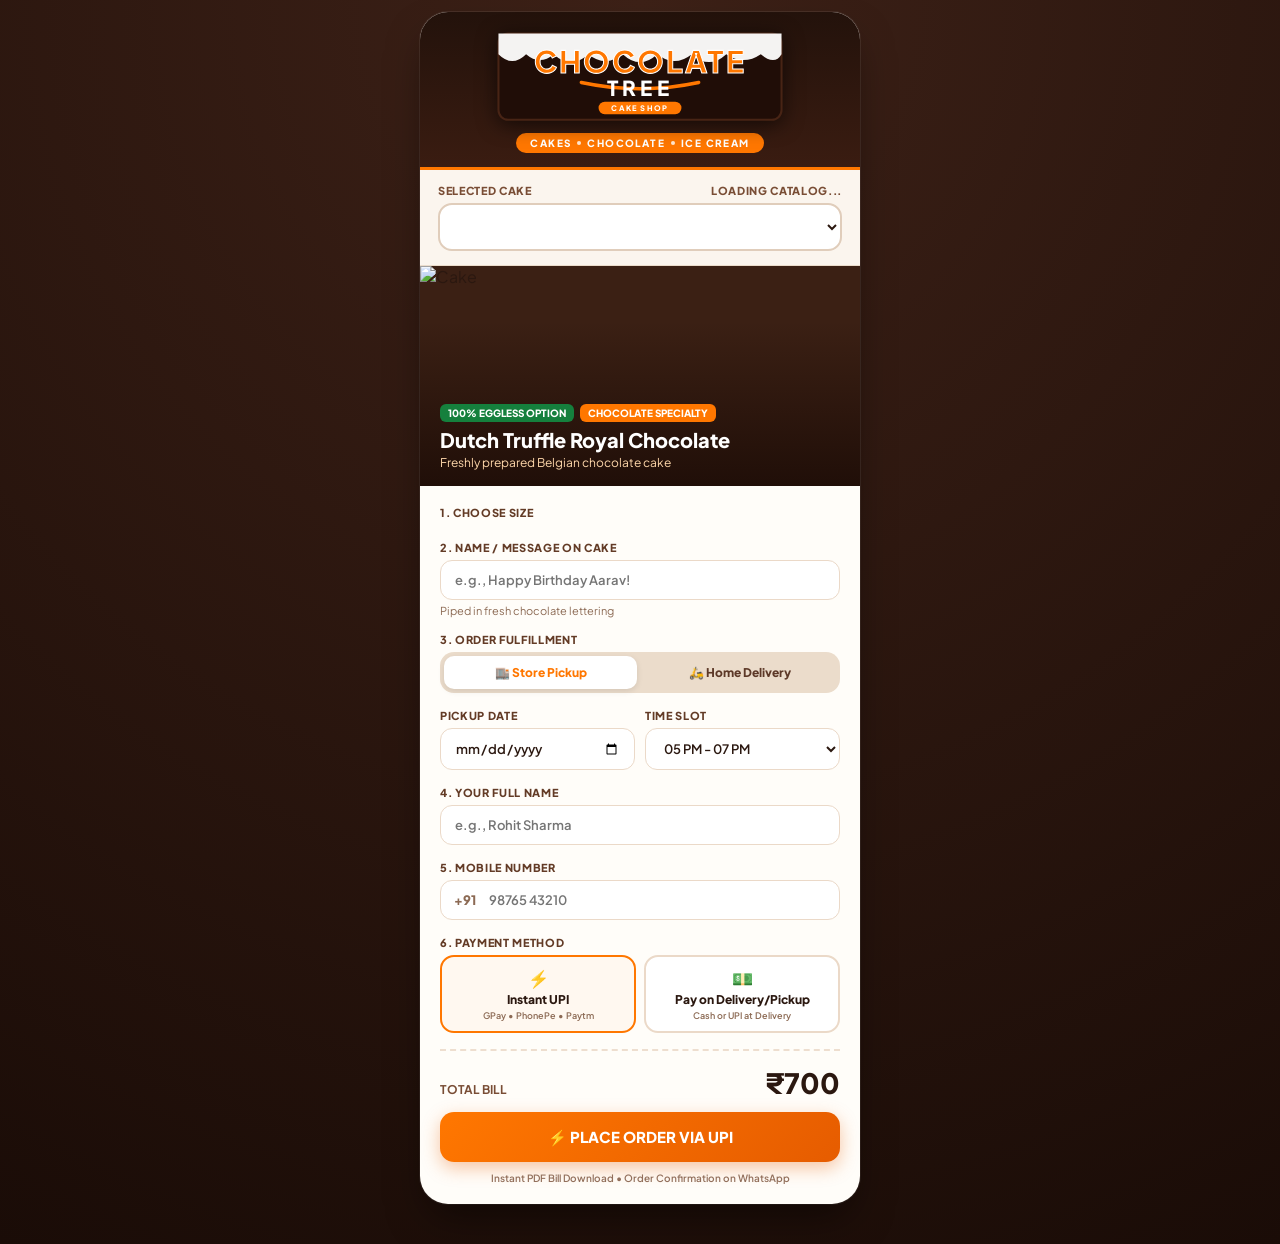
==== index.html @ 79d49229 "CHANGE FOR THE Instock sold out cake" ====
<!DOCTYPE html>
<html lang="en">

<head>
  <meta charset="UTF-8" />
  <meta name="viewport" content="width=device-width, initial-scale=1.0" />
  <title>Chocolate Tree Cake Shop - Direct Order & Bill</title>
  <link rel="preconnect" href="https://fonts.googleapis.com">
  <link rel="preconnect" href="https://fonts.gstatic.com" crossorigin>
  <link href="https://fonts.googleapis.com/css2?family=Plus+Jakarta+Sans:wght@400;500;600;700;800;900&display=swap"
    rel="stylesheet">

  <!-- Standalone jsPDF for in-browser invoice download -->
  <script src="https://cdnjs.cloudflare.com/ajax/libs/jspdf/2.5.1/jspdf.umd.min.js"></script>

  <style>
    *,
    *::before,
    *::after {
      box-sizing: border-box;
      margin: 0;
      padding: 0;
      font-family: 'Plus Jakarta Sans', -apple-system, BlinkMacSystemFont, "Segoe UI", Roboto, sans-serif;
    }

    body {
      background: radial-gradient(circle at top, #3d2117 0%, #1a0c07 100%);
      color: #2b1810;
      display: flex;
      justify-content: center;
      align-items: flex-start;
      min-height: 100vh;
      padding: 12px 10px 40px;
    }

    .app-card {
      width: 100%;
      max-width: 440px;
      background: #fffdf9;
      border-radius: 28px;
      overflow: hidden;
      box-shadow: 0 20px 40px -10px rgba(0, 0, 0, 0.5), 0 0 0 1px rgba(255, 255, 255, 0.08);
      display: flex;
      flex-direction: column;
    }

    /* Store Header */
    .store-header {
      background: linear-gradient(180deg, #23120b 0%, #3a1c11 100%);
      padding: 18px 20px 14px;
      display: flex;
      flex-direction: column;
      align-items: center;
      border-bottom: 3px solid #ff7700;
    }

    .shop-logo-svg {
      width: 100%;
      max-width: 290px;
      height: auto;
      filter: drop-shadow(0 4px 10px rgba(0, 0, 0, 0.6));
    }

    .sub-ribbon {
      margin-top: 10px;
      background: #ff7700;
      color: #ffffff;
      font-size: 10px;
      font-weight: 800;
      letter-spacing: 0.14em;
      text-transform: uppercase;
      padding: 4px 14px;
      border-radius: 9999px;
      display: flex;
      align-items: center;
      gap: 6px;
    }

    .sub-ribbon span.dot {
      width: 4px;
      height: 4px;
      border-radius: 50%;
      background: #ffffff;
      opacity: 0.8;
    }

    /* Selector */
    .selector-bar {
      padding: 14px 18px;
      background: #fbf5ee;
      border-bottom: 1px solid #ebdccb;
      display: flex;
      flex-direction: column;
      gap: 6px;
    }

    .selector-label {
      font-size: 11px;
      font-weight: 800;
      text-transform: uppercase;
      letter-spacing: 0.06em;
      color: #794d35;
      display: flex;
      justify-content: space-between;
    }

    .cake-dropdown {
      width: 100%;
      padding: 12px 14px;
      border: 2px solid #e0cdbb;
      background: #ffffff;
      color: #2b1810;
      font-size: 14px;
      font-weight: 700;
      border-radius: 14px;
      outline: none;
      cursor: pointer;
    }

    /* Hero Banner */
    .hero-banner {
      position: relative;
      height: 220px;
      background-color: #3b2014;
      overflow: hidden;
    }

    .hero-banner img {
      width: 100%;
      height: 100%;
      object-fit: cover;
    }

    .hero-gradient {
      position: absolute;
      inset: 0;
      background: linear-gradient(180deg, rgba(0, 0, 0, 0) 25%, rgba(30, 13, 7, 0.92) 100%);
      display: flex;
      flex-direction: column;
      justify-content: flex-end;
      padding: 16px 20px;
      color: #ffffff;
    }

    .badge-row {
      display: flex;
      gap: 6px;
      margin-bottom: 6px;
    }

    .tag-eggless {
      background: #15803d;
      color: #ffffff;
      font-size: 10px;
      font-weight: 800;
      padding: 3px 8px;
      border-radius: 6px;
      text-transform: uppercase;
    }

    .tag-category {
      background: #ff7700;
      color: #ffffff;
      font-size: 10px;
      font-weight: 800;
      padding: 3px 8px;
      border-radius: 6px;
      text-transform: uppercase;
    }

    .hero-title {
      font-size: 20px;
      font-weight: 800;
      line-height: 1.2;
    }

    .hero-subtitle {
      font-size: 12px;
      color: #fed7aa;
      margin-top: 3px;
    }

    /* Form */
    .form-body {
      padding: 20px;
      display: flex;
      flex-direction: column;
      gap: 16px;
    }

    .field-label {
      font-size: 11px;
      font-weight: 800;
      text-transform: uppercase;
      letter-spacing: 0.06em;
      color: #633b26;
      margin-bottom: 6px;
      display: block;
    }

    .weight-options-grid {
      display: grid;
      grid-template-columns: repeat(3, 1fr);
      gap: 8px;
    }

    .size-btn {
      border: 2px solid #ebd9c8;
      background: #ffffff;
      border-radius: 14px;
      padding: 10px 4px;
      text-align: center;
      cursor: pointer;
      transition: all 0.2s ease;
    }

    .size-btn.active {
      border-color: #ff7700;
      background: #fff8f0;
      box-shadow: 0 4px 12px rgba(255, 119, 0, 0.18);
    }

    .size-btn.disabled {
      opacity: 0.4;
      pointer-events: none;
      background: #f1f1f1;
    }

    .size-name {
      font-size: 13px;
      font-weight: 800;
    }

    .size-approx {
      font-size: 9px;
      font-weight: 600;
      color: #926f5b;
      margin-top: 1px;
    }

    .size-price {
      font-size: 13px;
      font-weight: 800;
      margin-top: 4px;
    }

    .size-btn.active .size-name {
      color: #ff7700;
    }

    .size-btn.active .size-price {
      color: #9a3412;
    }

    .text-input,
    .select-input {
      width: 100%;
      padding: 11px 14px;
      border: 1.5px solid #ebd9c8;
      background: #ffffff;
      border-radius: 12px;
      font-size: 13px;
      font-weight: 600;
      color: #2b1810;
      outline: none;
    }

    .text-input:focus,
    .select-input:focus {
      border-color: #ff7700;
    }

    .field-hint {
      font-size: 11px;
      color: #8c6a54;
      margin-top: 4px;
    }

    .grid-2 {
      display: grid;
      grid-template-columns: 1fr 1fr;
      gap: 10px;
    }

    .phone-box {
      position: relative;
    }

    .phone-code {
      position: absolute;
      left: 14px;
      top: 50%;
      transform: translateY(-50%);
      font-size: 13px;
      font-weight: 800;
      color: #8c6a54;
    }

    .phone-box input {
      padding-left: 48px;
    }

    /* Switcher Pills */
    .segmented-control {
      display: grid;
      grid-template-columns: 1fr 1fr;
      gap: 6px;
      background: #ebdccb;
      padding: 4px;
      border-radius: 14px;
    }

    .segment-btn {
      border: none;
      background: transparent;
      padding: 9px 6px;
      font-size: 12px;
      font-weight: 800;
      color: #5d3928;
      border-radius: 10px;
      cursor: pointer;
      transition: all 0.2s;
    }

    .segment-btn.active {
      background: #ffffff;
      color: #ff7700;
      box-shadow: 0 2px 6px rgba(0, 0, 0, 0.1);
    }

    /* Payment Cards */
    .pay-methods {
      display: grid;
      grid-template-columns: 1fr 1fr;
      gap: 8px;
    }

    .pay-card {
      border: 2px solid #ebd9c8;
      background: #ffffff;
      border-radius: 14px;
      padding: 10px 8px;
      text-align: center;
      cursor: pointer;
      display: flex;
      flex-direction: column;
      align-items: center;
      gap: 3px;
    }

    .pay-card.active {
      border-color: #ff7700;
      background: #fff8f0;
    }

    .pay-card-icon {
      font-size: 17px;
    }

    .pay-card-title {
      font-size: 12px;
      font-weight: 800;
      color: #2b1810;
    }

    .pay-card-desc {
      font-size: 9px;
      color: #8c6a54;
      font-weight: 600;
    }

    /* Total & Action */
    .bill-section {
      padding-top: 14px;
      border-top: 2px dashed #eedecf;
    }

    .bill-row {
      display: flex;
      justify-content: space-between;
      align-items: baseline;
      margin-bottom: 12px;
    }

    .bill-tag {
      font-size: 12px;
      font-weight: 700;
      color: #794d35;
      text-transform: uppercase;
    }

    .bill-total {
      font-size: 28px;
      font-weight: 900;
      color: #2b1810;
    }

    .btn-main {
      width: 100%;
      background: linear-gradient(135deg, #ff7700 0%, #e65c00 100%);
      color: #ffffff;
      border: none;
      padding: 15px;
      border-radius: 14px;
      font-size: 15px;
      font-weight: 900;
      cursor: pointer;
      display: flex;
      align-items: center;
      justify-content: center;
      gap: 8px;
      box-shadow: 0 6px 18px rgba(230, 92, 0, 0.35);
      transition: transform 0.1s ease;
    }

    .btn-main:active {
      transform: scale(0.98);
    }

    .footer-guarantee {
      text-align: center;
      font-size: 10px;
      font-weight: 600;
      color: #926f5b;
      margin-top: 10px;
    }
  </style>
</head>

<body>

  <div class="app-card">

    <header class="store-header">
      <svg class="shop-logo-svg" viewBox="0 0 420 135" xmlns="http://www.w3.org/2000/svg">
        <rect x="5" y="5" width="410" height="125" rx="14" fill="#200d07" stroke="#482415" stroke-width="3" />
        <path
          d="M 5 35 Q 25 55 45 35 Q 65 52 85 35 Q 110 58 135 35 Q 160 55 185 35 Q 210 58 235 35 Q 260 55 285 35 Q 310 58 335 35 Q 360 52 385 35 Q 405 52 415 35 L 415 5 L 5 5 Z"
          fill="#ffffff" opacity="0.95" />
        <g text-anchor="middle">
          <text x="210" y="63" font-family="'Plus Jakarta Sans', sans-serif" font-weight="900" font-size="44"
            fill="#ff7700" stroke="#ffffff" stroke-width="1.5" letter-spacing="3">CHOCOLATE</text>
        </g>
        <g text-anchor="middle">
          <path d="M 125 76 Q 210 94 295 76" fill="none" stroke="#ff7700" stroke-width="5" stroke-linecap="round" />
          <text x="210" y="96" font-family="'Plus Jakarta Sans', sans-serif" font-weight="900" font-size="30"
            fill="#ffffff" letter-spacing="6">TREE</text>
          <rect x="150" y="104" width="120" height="18" rx="9" fill="#ff7700" />
          <text x="210" y="117" font-family="'Plus Jakarta Sans', sans-serif" font-weight="800" font-size="11"
            fill="#ffffff" letter-spacing="2">CAKE SHOP</text>
        </g>
      </svg>

      <div class="sub-ribbon">
        <span>Cakes</span><span class="dot"></span><span>Chocolate</span><span class="dot"></span><span>Ice Cream</span>
      </div>
    </header>

    <div class="selector-bar">
      <div class="selector-label">
        <span>Selected Cake</span>
        <span id="menuCountBadge">Loading Catalog...</span>
      </div>
      <select id="cakeSelector" class="cake-dropdown" onchange="onCakeChange(this.value)"></select>
    </div>

    <div class="hero-banner">
      <img id="heroImage"
        src="https://images.unsplash.com/photo-1578985545062-69928b1d9587?auto=format&fit=crop&w=800&q=80" alt="Cake" />
      <div class="hero-gradient">
        <div class="badge-row">
          <span class="tag-eggless">100% Eggless Option</span>
          <span class="tag-category" id="heroCategoryTag">Chocolate Specialty</span>
        </div>
        <h1 class="hero-title" id="heroTitle">Dutch Truffle Royal Chocolate</h1>
        <p class="hero-subtitle" id="heroSubtitle">Freshly prepared Belgian chocolate cake</p>
      </div>
    </div>

    <div class="form-body">

      <!-- 1. Size Selection -->
      <div>
        <label class="field-label">1. Choose Size</label>
        <div class="weight-options-grid" id="weightContainer"></div>
      </div>

      <!-- 2. Message on Cake -->
      <div>
        <label for="cakeMessage" class="field-label">2. Name / Message on Cake</label>
        <input type="text" id="cakeMessage" maxlength="42" placeholder="e.g., Happy Birthday Aarav!"
          class="text-input" />
        <p class="field-hint">Piped in fresh chocolate lettering</p>
      </div>

      <!-- 3. Fulfillment Method Toggle -->
      <div>
        <label class="field-label">3. Order Fulfillment</label>
        <div class="segmented-control">
          <button type="button" class="segment-btn active" id="btnPickup" onclick="setFulfillment('pickup')">
            🏬 Store Pickup
          </button>
          <button type="button" class="segment-btn" id="btnDelivery" onclick="setFulfillment('delivery')">
            🛵 Home Delivery
          </button>
        </div>
      </div>

      <!-- Pickup Schedule (shown when Store Pickup is active) -->
      <div id="pickupScheduleBlock" class="grid-2">
        <div>
          <label for="pickupDate" class="field-label">Pickup Date</label>
          <input type="date" id="pickupDate" class="text-input" />
        </div>
        <div>
          <label for="pickupTime" class="field-label">Time Slot</label>
          <select id="pickupTime" class="select-input">
            <option value="11 AM - 01 PM">11 AM - 01 PM</option>
            <option value="01 PM - 03 PM">01 PM - 03 PM</option>
            <option value="03 PM - 05 PM">03 PM - 05 PM</option>
            <option value="05 PM - 07 PM" selected>05 PM - 07 PM</option>
            <option value="07 PM - 09:30 PM">07 PM - 09:30 PM</option>
          </select>
        </div>
      </div>

      <!-- Delivery Address Fields (shown when Home Delivery is active) -->
      <div id="deliveryAddressBlock" style="display: none; flex-direction: column; gap: 10px;">
        <div>
          <label for="deliveryDate" class="field-label">Delivery Date</label>
          <input type="date" id="deliveryDate" class="text-input" />
        </div>
        <div>
          <label for="deliveryAddress" class="field-label">Full Street Address &amp; Landmark</label>
          <textarea id="deliveryAddress" rows="2"
            placeholder="Flat No., Society / Building, Near Landmark, Area, Pincode" class="text-input"
            style="resize: none;"></textarea>
        </div>
      </div>

      <!-- 4. Customer Name -->
      <div>
        <label for="customerName" class="field-label">4. Your Full Name</label>
        <input type="text" id="customerName" placeholder="e.g., Rohit Sharma" class="text-input" />
      </div>

      <!-- 5. Customer Phone -->
      <div>
        <label for="customerPhone" class="field-label">5. Mobile Number</label>
        <div class="phone-box">
          <span class="phone-code">+91</span>
          <input type="tel" id="customerPhone" maxlength="10" placeholder="98765 43210" class="text-input" />
        </div>
      </div>

      <!-- 6. Payment Method Selector -->
      <div>
        <label class="field-label">6. Payment Method</label>
        <div class="pay-methods">
          <div class="pay-card active" id="payModeUPI" onclick="setPaymentMode('UPI')">
            <div class="pay-card-icon">⚡</div>
            <div class="pay-card-title">Instant UPI</div>
            <div class="pay-card-desc">GPay • PhonePe • Paytm</div>
          </div>
          <div class="pay-card" id="payModeCOD" onclick="setPaymentMode('COD')">
            <div class="pay-card-icon">💵</div>
            <div class="pay-card-title">Pay on Delivery/Pickup</div>
            <div class="pay-card-desc">Cash or UPI at Delivery</div>
          </div>
        </div>
      </div>

      <!-- Bill & Submit -->
      <div class="bill-section">
        <div class="bill-row">
          <span class="bill-tag">Total Bill</span>
          <span class="bill-total" id="billDisplay">₹700</span>
        </div>

        <button class="btn-main" type="button" id="submitBtn" onclick="handleOrderPlacement()">
          <span>⚡ PLACE ORDER VIA UPI</span>
        </button>

        <p class="footer-guarantee">
          Instant PDF Bill Download • Order Confirmation on WhatsApp
        </p>
      </div>

    </div>
  </div>

  <script>
    // Configuration
    const GOOGLE_SCRIPT_URL = "https://script.google.com/macros/s/AKfycbyKPjXEKyWYG_kPUrjRhlYxdbGqIm9iqQkklB-KQTt5XpSIe7VPS3ZcNkeFEBy69K64/exec";
    const SHOP_UPI_ID = "8554034632@ybl";
    const SHOP_NAME = "Chocolate Tree Cake Shop";
    const SHOP_WHATSAPP_NUMBER = "918554034632";

    let fulfillmentType = 'pickup'; // 'pickup' or 'delivery'
    let paymentMethod = 'UPI';      // 'UPI' or 'COD'

    // Static fallback catalog in case the network fails
    let cakeCatalog = [
      { id: "dutch-truffle-royal", name: "Dutch Truffle Royal Chocolate Cake", category: "Chocolate Specialty", image: "https://images.unsplash.com/photo-1578985545062-69928b1d9587?auto=format&fit=crop&w=800&q=80", prices: { pastry: 135, small: 700, large: 1400 }, desc: "Rich dark ganache with chocolate crown & luxury ring garnish" },
      { id: "classic-dutch-chocolate", name: "Classic Dutch Chocolate Cake", category: "Chocolate Specialty", image: "https://images.unsplash.com/photo-1606890737304-57a1ca8a5b62?auto=format&fit=crop&w=800&q=80", prices: { pastry: 85, small: 450, large: 900 }, desc: "Smooth Dutch cocoa sponge with glossy chocolate glaze" },
      { id: "chocolate-double-delight", name: "Chocolate Double Delight Cake", category: "Chocolate Specialty", image: "https://images.unsplash.com/photo-1588195538326-c5b1e9f80a1b?auto=format&fit=crop&w=800&q=80", prices: { pastry: 110, small: 570, large: 1140 }, desc: "Double layered dark & milk chocolate delight" },
      { id: "dairy-milk-chocolate", name: "Dairy Milk Chocolate Cake", category: "Chocolate Specialty", image: "https://images.unsplash.com/photo-1541781774459-bb2af2f05b55?auto=format&fit=crop&w=800&q=80", prices: { pastry: 115, small: 570, large: 1140 }, desc: "Loaded with Cadbury Dairy Milk chunks and creamy chocolate swirl" },
      { id: "ferrero-rocher-chocolate", name: "Ferrero Rocher Chocolate Cake", category: "Chocolate Specialty", image: "https://images.unsplash.com/photo-1571115177098-24ec42ed204d?auto=format&fit=crop&w=800&q=80", prices: { pastry: null, small: 620, large: 1240 }, desc: "Crispy wafer chocolate collar with roasted hazelnut ganache" },
      { id: "almond-hazelnut-chocolate", name: "Almond Hazelnut Chocolate Cake", category: "Chocolate Specialty", image: "https://images.unsplash.com/photo-1535141192574-5d4897c13136?auto=format&fit=crop&w=800&q=80", prices: { pastry: 130, small: 600, large: 1200 }, desc: "Crushed roasted almonds with smooth hazelnut chocolate cream" },
      { id: "nutella-chocolate", name: "Nutella Chocolate Cake", category: "Chocolate Specialty", image: "https://images.unsplash.com/photo-1548848221-0c2e497ed557?auto=format&fit=crop&w=800&q=80", prices: { pastry: 120, small: 650, large: 1300 }, desc: "Creamy hazelnut Nutella spread over chocolate sponge" },
      { id: "chocolate-fantasy", name: "Chocolate Fantasy Cake", category: "Chocolate Specialty", image: "https://images.unsplash.com/photo-1563729784474-d77dbb933a9e?auto=format&fit=crop&w=800&q=80", prices: { pastry: 90, small: 480, large: 960 }, desc: "Classic chocolate fantasy topped with dark chocolate curls" },
      { id: "kit-kat-cake", name: "Kit Kat Cake", category: "Chocolate Specialty", image: "https://images.unsplash.com/photo-1621303837174-89787a7d4729?auto=format&fit=crop&w=800&q=80", prices: { pastry: 100, small: 550, large: 1100 }, desc: "Crunchy Kit Kat wafer bars on top of moist chocolate base" },
      { id: "chocolate-delight", name: "Chocolate Delight Cake", category: "Chocolate Specialty", image: "https://images.unsplash.com/photo-1588195538326-c5b1e9f80a1b?auto=format&fit=crop&w=800&q=80", prices: { pastry: 75, small: 390, large: 780 }, desc: "Smooth creamy chocolate piped cake for every celebration" },
      { id: "dutch-truffle-delight", name: "Dutch Truffle Delight Cake", category: "Chocolate Specialty", image: "https://images.unsplash.com/photo-1578985545062-69928b1d9587?auto=format&fit=crop&w=800&q=80", prices: { pastry: null, small: 425, large: 850 }, desc: "Signature smooth Dutch cocoa truffle texture" },
      { id: "chocolate-tiramisu", name: "Chocolate Tiramisu Cake", category: "Chocolate Specialty", image: "https://images.unsplash.com/photo-1571115177098-24ec42ed204d?auto=format&fit=crop&w=800&q=80", prices: { pastry: null, small: 520, large: 1140 }, desc: "Infused with rich coffee espresso notes and chocolate dust" },
      { id: "chocolate-belgium", name: "Chocolate Belgium Cake", category: "Premium Cake", image: "https://images.unsplash.com/photo-1541781774459-bb2af2f05b55?auto=format&fit=crop&w=800&q=80", prices: { pastry: 150, small: 800, large: 1600 }, desc: "Imported Belgian cocoa ganache with delicate decorative fans" },
      { id: "belgium-chocolate-premium", name: "Belgium Chocolate Premium Cake", category: "Premium Cake", image: "https://images.unsplash.com/photo-1578985545062-69928b1d9587?auto=format&fit=crop&w=800&q=80", prices: { pastry: null, small: 900, large: 1800 }, desc: "Velvety half-mirror, half-matte dark cocoa pod masterpiece" },
      { id: "belgium-crackle", name: "Belgium Crackle Cake", category: "Premium Cake", image: "https://images.unsplash.com/photo-1606890737304-57a1ca8a5b62?auto=format&fit=crop&w=800&q=80", prices: { pastry: null, small: 600, large: 1200 }, desc: "Crispy caramelized crackle center coated in mirror glaze" },
      { id: "roasted-almonds-chocolate", name: "Roasted Almonds Chocolate Cake", category: "Premium Cake", image: "https://images.unsplash.com/photo-1535141192574-5d4897c13136?auto=format&fit=crop&w=800&q=80", prices: { pastry: 180, small: 750, large: 1500 }, desc: "Topped with crunchy golden roasted almonds and a satin bow collar" },
      { id: "ferrero-rocher-premium", name: "Ferrero Rocher Chocolate Premium Cake", category: "Premium Cake", image: "https://images.unsplash.com/photo-1571115177098-24ec42ed204d?auto=format&fit=crop&w=800&q=80", prices: { pastry: null, small: 1000, large: 2000 }, desc: "Whole Ferrero Rocher truffles with thick hazelnut chocolate fudge" },
      { id: "pista-kunafa", name: "Pista Kunafa Cake", category: "Kunafa Special", image: "https://images.unsplash.com/photo-1587314168485-3236d6710814?auto=format&fit=crop&w=800&q=80", prices: { pastry: 165, small: 1320, large: null }, desc: "Crispy kataifi kunafa pastry layered with rich pistachio cream" },
      { id: "biscoff-kunafa", name: "Biscoff Kunafa Cake", category: "Kunafa Special", image: "https://images.unsplash.com/photo-1535141192574-5d4897c13136?auto=format&fit=crop&w=800&q=80", prices: { pastry: 145, small: 1160, large: null }, desc: "Lotus Biscoff cookie spread layered on toasted golden kunafa" },
      { id: "rasmalai-cake", name: "Rasmalai Cake", category: "Indian Fusion", image: "https://images.unsplash.com/photo-1565958011703-44f9829ba187?auto=format&fit=crop&w=800&q=80", prices: { pastry: 135, small: 700, large: 1400 }, desc: "Cardamom cream infused sponge topped with juicy rasmalai & saffron" },
      { id: "shahi-rasgulla", name: "Shahi Rasgulla Cake", category: "Indian Fusion", image: "https://images.unsplash.com/photo-1535141192574-5d4897c13136?auto=format&fit=crop&w=800&q=80", prices: { pastry: 90, small: 600, large: 1200 }, desc: "Traditional royal rasgulla layered in soft rose petal cream" },
      { id: "rose-falooda", name: "Rose Falooda Cake", category: "Indian Fusion", image: "https://images.unsplash.com/photo-1565958011703-44f9829ba187?auto=format&fit=crop&w=800&q=80", prices: { pastry: 100, small: 470, large: 940 }, desc: "Fragrant rose cream, sabja seeds & almond sliver toppings" },
      { id: "pineapple-cake", name: "Pineapple Cake", category: "Fresh & Fruity", image: "https://images.unsplash.com/photo-1535141192574-5d4897c13136?auto=format&fit=crop&w=800&q=80", prices: { pastry: 75, small: 350, large: 700 }, desc: "Light vanilla sponge loaded with juicy pineapple chunks" },
      { id: "butterscotch-cake", name: "Butterscotch Cake", category: "Fresh & Fruity", image: "https://images.unsplash.com/photo-1535141192574-5d4897c13136?auto=format&fit=crop&w=800&q=80", prices: { pastry: 80, small: 400, large: 800 }, desc: "Golden caramel sauce topped with crunchy praline butterscotch nuts" },
      { id: "exotic-fruit-cake", name: "Exotic Fruit Cake", category: "Fresh & Fruity", image: "https://images.unsplash.com/photo-1565958011703-44f9829ba187?auto=format&fit=crop&w=800&q=80", prices: { pastry: null, small: 570, large: 1140 }, desc: "Crown of fresh kiwi, orange, cherries, and seasonal fruits" },
      { id: "mix-fruit-premium", name: "Mix Fruit Premium Cake", category: "Fresh & Fruity", image: "https://images.unsplash.com/photo-1565958011703-44f9829ba187?auto=format&fit=crop&w=800&q=80", prices: { pastry: 240, small: 650, large: 1300 }, desc: "Roasted almond sides with fresh assorted exotic fruits" }
    ];

    let selectedCake = cakeCatalog[0];
    let selectedSize = 'small';

    // Fetch dynamic live menu from Google Apps Script
    async function fetchLiveMenu() {
      try {
        const response = await fetch(`${GOOGLE_SCRIPT_URL}?action=getMenu&_t=${Date.now()}`);
        const json = await response.json();

        if (json.status === "success" && Array.isArray(json.menu) && json.menu.length > 0) {
          // 1. Build a map of live stock status & prices
          const remoteMap = new Map();
          json.menu.forEach(item => {
            const isAvailable = (item.inStock === true || String(item.inStock).trim().toUpperCase() === "TRUE");
            remoteMap.set(item.id, {
              prices: item.prices,
              inStock: isAvailable,
              name: item.name,
              category: item.category
            });
          });

          // 2. Filter cakeCatalog to keep ONLY items that exist and are strictly In Stock
          cakeCatalog = cakeCatalog.filter(cake => {
            if (!remoteMap.has(cake.id)) return false; // If not in sheet, exclude
            const remote = remoteMap.get(cake.id);
            if (remote.prices) cake.prices = remote.prices;
            return remote.inStock === true;
          });

          // 3. Reset selected cake if current one became out of stock
          if (cakeCatalog.length > 0) {
            if (!cakeCatalog.some(c => c.id === selectedCake.id)) {
              selectedCake = cakeCatalog[0];
            }
            document.getElementById('menuCountBadge').innerText = `${cakeCatalog.length} Varieties (Live)`;
          } else {
            document.getElementById('menuCountBadge').innerText = `All Cakes Sold Out`;
          }
        }
      } catch (e) {
        console.warn("Could not sync live menu, falling back to cached items:", e);
      } finally {
        populateDropdown();
        if (cakeCatalog.length > 0) {
          renderCake(selectedCake);
        }
      }
    }
    try {
      const response = await fetch(`${GOOGLE_SCRIPT_URL}?action=getMenu`);
      const json = await response.json();
      if (json.status === "success" && json.menu && json.menu.length > 0) {
        // Merge dynamic prices into local catalog items
        json.menu.forEach(remoteItem => {
          const local = cakeCatalog.find(c => c.id === remoteItem.id);
          if (local) {
            if (remoteItem.prices) local.prices = remoteItem.prices;
            if (remoteItem.inStock !== undefined) local.inStock = remoteItem.inStock;
          }
        });
        document.getElementById('menuCountBadge').innerText = `${cakeCatalog.length} Varieties (Live)`;
      } else {
        document.getElementById('menuCountBadge').innerText = `${cakeCatalog.length} Varieties`;
      }
    } catch (e) {
      console.warn("Using offline catalog fallback:", e);
      document.getElementById('menuCountBadge').innerText = `${cakeCatalog.length} Varieties`;
    } finally {
      populateDropdown();
      renderCake(selectedCake);
    }
    

    function populateDropdown() {
      const dropdown = document.getElementById('cakeSelector');
      dropdown.innerHTML = '';
      cakeCatalog.forEach((cake) => {
        const opt = document.createElement('option');
        opt.value = cake.id;
        opt.textContent = `${cake.name} (from ₹${cake.prices.small})`;
        dropdown.appendChild(opt);
      });
    }

    function init() {
      // Default dates
      const today = new Date();
      const tomorrow = new Date(today);
      tomorrow.setDate(tomorrow.getDate() + 1);
      const tomorrowStr = tomorrow.toISOString().split('T')[0];
      const todayStr = today.toISOString().split('T')[0];

      document.getElementById('pickupDate').value = tomorrowStr;
      document.getElementById('pickupDate').min = todayStr;
      document.getElementById('deliveryDate').value = tomorrowStr;
      document.getElementById('deliveryDate').min = todayStr;

      populateDropdown();
      renderCake(cakeCatalog[0]);

      // Call dynamic sync
      fetchLiveMenu();
    }

    function onCakeChange(cakeId) {
      const found = cakeCatalog.find(c => c.id === cakeId);
      if (found) {
        selectedCake = found;
        selectedSize = 'small';
        renderCake(found);
      }
    }

    function renderCake(cake) {
      document.getElementById('heroTitle').innerText = cake.name;
      document.getElementById('heroSubtitle').innerText = cake.desc;
      document.getElementById('heroCategoryTag').innerText = cake.category;
      document.getElementById('heroImage').src = cake.image;

      const container = document.getElementById('weightContainer');
      container.innerHTML = '';

      const sizeDefs = [
        { key: 'pastry', label: 'Pastry', approx: '1 Slice', price: cake.prices.pastry },
        { key: 'small', label: (cake.category.includes('Kunafa') ? 'Medium' : 'Small'), approx: (cake.category.includes('Kunafa') ? '~0.75 kg' : '~0.5 kg'), price: cake.prices.small },
        { key: 'large', label: 'Large', approx: '~1.0 kg', price: cake.prices.large }
      ];

      if (!cake.prices[selectedSize]) selectedSize = 'small';

      sizeDefs.forEach(def => {
        const btn = document.createElement('div');
        const isAvailable = def.price !== null && def.price !== undefined;
        const isActive = isAvailable && selectedSize === def.key;

        btn.className = `size-btn ${isActive ? 'active' : ''} ${!isAvailable ? 'disabled' : ''}`;
        btn.innerHTML = `
          <div class="size-name">${def.label}</div>
          <div class="size-approx">${def.approx}</div>
          <div class="size-price">${isAvailable ? '₹' + def.price : 'N/A'}</div>
        `;

        if (isAvailable) {
          btn.onclick = () => {
            selectedSize = def.key;
            renderCake(selectedCake);
          };
        }
        container.appendChild(btn);
      });

      const currentPrice = cake.prices[selectedSize] || cake.prices.small;
      document.getElementById('billDisplay').innerText = `₹${currentPrice}`;
    }

    function setFulfillment(type) {
      fulfillmentType = type;
      if (type === 'pickup') {
        document.getElementById('btnPickup').classList.add('active');
        document.getElementById('btnDelivery').classList.remove('active');
        document.getElementById('pickupScheduleBlock').style.display = 'grid';
        document.getElementById('deliveryAddressBlock').style.display = 'none';
      } else {
        document.getElementById('btnDelivery').classList.add('active');
        document.getElementById('btnPickup').classList.remove('active');
        document.getElementById('pickupScheduleBlock').style.display = 'none';
        document.getElementById('deliveryAddressBlock').style.display = 'flex';
      }
    }

    function setPaymentMode(mode) {
      paymentMethod = mode;
      document.getElementById('payModeUPI').className = `pay-card ${mode === 'UPI' ? 'active' : ''}`;
      document.getElementById('payModeCOD').className = `pay-card ${mode === 'COD' ? 'active' : ''}`;
      document.getElementById('submitBtn').innerHTML = mode === 'UPI'
        ? '<span>⚡ PLACE ORDER VIA UPI</span>'
        : '<span>📦 CONFIRM ORDER (PAY ON DELIVERY)</span>';
    }

    function getOrderPayload() {
      const name = document.getElementById("customerName").value.trim();
      const phone = document.getElementById("customerPhone").value.trim();
      const cakeMsg = document.getElementById("cakeMessage").value.trim() || "No message requested";

      if (!name) {
        alert("Please enter your full name.");
        document.getElementById("customerName").focus();
        return null;
      }

      if (!phone || phone.length < 10) {
        alert("Please enter a valid 10-digit mobile number.");
        document.getElementById("customerPhone").focus();
        return null;
      }

      let slotInfo = "";
      let fullAddress = "Store Pickup Counter";

      if (fulfillmentType === 'pickup') {
        const pDate = document.getElementById("pickupDate").value;
        const pTime = document.getElementById("pickupTime").value;
        slotInfo = `${pDate} (${pTime})`;
      } else {
        const dDate = document.getElementById("deliveryDate").value;
        fullAddress = document.getElementById("deliveryAddress").value.trim();
        if (!fullAddress || fullAddress.length < 8) {
          alert("Please enter your complete delivery address with landmark and area.");
          document.getElementById("deliveryAddress").focus();
          return null;
        }
        slotInfo = `${dDate} (Home Delivery)`;
      }

      const sizeLabel = selectedSize === 'pastry' ? 'Pastry' : (selectedSize === 'small' ? 'Small (~0.5 kg)' : 'Large (~1.0 kg)');
      const currentPrice = selectedCake.prices[selectedSize] || selectedCake.prices.small;
      const orderId = "CT-" + Math.floor(100000 + Math.random() * 900000);

      return {
        action: "createOrder",
        orderId: orderId,
        customerName: name,
        customerPhone: phone,
        cakeName: selectedCake.name,
        size: sizeLabel,
        amount: currentPrice,
        messageOnCake: cakeMsg,
        fulfillmentType: fulfillmentType === 'pickup' ? 'Store Pickup' : 'Home Delivery',
        deliveryAddress: fullAddress,
        slot: slotInfo,
        paymentMode: paymentMethod === 'UPI' ? 'Instant UPI' : 'Pay on Delivery / Pickup'
      };
    }

    async function handleOrderPlacement() {
      const payload = getOrderPayload();
      if (!payload) return;

      const btn = document.getElementById("submitBtn");
      const originalText = btn.innerHTML;
      btn.innerHTML = "<span>⏳ Logging Order...</span>";
      btn.style.opacity = "0.7";

      // 1. Silent Log to Google Sheet
      try {
        await fetch(GOOGLE_SCRIPT_URL, {
          method: "POST",
          mode: "no-cors",
          headers: { "Content-Type": "application/json" },
          body: JSON.stringify(payload)
        });
      } catch (e) {
        console.error("Sheet writing error:", e);
      }

      // 2. Auto-generate & download PDF Bill directly in customer's browser
      generateTaxInvoicePDF(payload);

      btn.innerHTML = originalText;
      btn.style.opacity = "1";

      // 3. Format Owner WhatsApp Ticket with 1-Tap Customer Confirmation Action
      const confirmTextForCustomer = encodeURIComponent(
        `Hello ${payload.customerName}, your order #${payload.orderId} at Chocolate Tree Cake Shop is RECEIVED & CONFIRMED!\n\n` +
        `🎂 Cake: ${payload.cakeName} (${payload.size})\n` +
        `💰 Total: ₹${payload.amount}\n` +
        `📅 Scheduled for: ${payload.slot}\n\n` +
        `Thank you for ordering with Chocolate Tree!`
      );

      const ownerTicket =
        `🚨 *NEW ORDER: CHOCOLATE TREE CAKE SHOP*\n` +
        `-----------------------------------------\n` +
        `🧾 *Order ID:* ${payload.orderId}\n` +
        `👤 *Customer:* ${payload.customerName}\n` +
        `📞 *Phone:* +91 ${payload.customerPhone}\n` +
        `🚚 *Type:* ${payload.fulfillmentType}\n` +
        (payload.fulfillmentType === 'Home Delivery' ? `📍 *Address:* ${payload.deliveryAddress}\n` : '') +
        `🎂 *Cake:* ${payload.cakeName}\n` +
        `⚖️ *Size:* ${payload.size}\n` +
        `✍️ *Message:* "${payload.messageOnCake}"\n` +
        `📅 *Schedule:* ${payload.slot}\n` +
        `💰 *Bill Amount:* ₹${payload.amount}\n` +
        `💳 *Payment:* ${payload.paymentMode}\n` +
        `-----------------------------------------\n` +
        `👉 *Tap to Confirm with Customer:*\n` +
        `https://wa.me/91${payload.customerPhone}?text=${confirmTextForCustomer}`;

      const waOwnerUrl = `https://wa.me/${SHOP_WHATSAPP_NUMBER}?text=${encodeURIComponent(ownerTicket)}`;

      // 4. Handle UPI or Direct Confirmation
      if (paymentMethod === 'UPI') {
        const note = `Order-${payload.orderId}`;
        const upiUrl = `upi://pay?pa=${encodeURIComponent(SHOP_UPI_ID)}&pn=${encodeURIComponent(SHOP_NAME)}&am=${payload.amount.toFixed(2)}&cu=INR&tn=${encodeURIComponent(note)}`;

        alert("✅ Order Logged & PDF Bill Downloaded!\n\nNow launching your UPI App to complete payment, then sending order details to bakery WhatsApp.");

        const isMobile = /Android|iPhone|iPad/i.test(navigator.userAgent);
        if (isMobile) {
          window.location.href = upiUrl;
          setTimeout(() => { window.location.href = waOwnerUrl; }, 2500);
        } else {
          window.location.href = waOwnerUrl;
        }
      } else {
        alert("✅ Order Confirmed & PDF Bill Downloaded!\n\nSending order summary to the bakery on WhatsApp...");
        window.location.href = waOwnerUrl;
      }
    }

    // In-Browser PDF Generator
    function generateTaxInvoicePDF(data) {
      const { jsPDF } = window.jspdf;
      const doc = new jsPDF({ unit: "pt", format: "a4" });

      // Header Banner
      doc.setFillColor(35, 18, 11);
      doc.rect(0, 0, 595, 85, "F");

      doc.setTextColor(255, 119, 0);
      doc.setFont("helvetica", "bold");
      doc.setFontSize(22);
      doc.text("CHOCOLATE TREE CAKE SHOP", 40, 40);

      doc.setTextColor(255, 255, 255);
      doc.setFont("helvetica", "normal");
      doc.setFontSize(10);
      doc.text("Cakes • Chocolates • Ice Cream | Phone: +91 85540 34632", 40, 60);
      doc.text("GSTIN: [To Be Updated Upon Request]", 40, 74);

      // Invoice Details Block
      doc.setTextColor(50, 50, 50);
      doc.setFontSize(15);
      doc.setFont("helvetica", "bold");
      doc.text("TAX INVOICE / ORDER RECEIPT", 40, 120);

      doc.setFontSize(10);
      doc.setFont("helvetica", "normal");
      doc.text(`Invoice No: INV-${data.orderId}`, 40, 140);
      doc.text(`Date: ${new Date().toLocaleDateString('en-IN')}`, 40, 155);
      doc.text(`Payment Mode: ${data.paymentMode}`, 40, 170);

      // Customer Info
      doc.text(`Customer: ${data.customerName}`, 320, 140);
      doc.text(`Contact: +91 ${data.customerPhone}`, 320, 155);
      doc.text(`Fulfillment: ${data.fulfillmentType}`, 320, 170);
      doc.text(`Schedule: ${data.slot}`, 320, 185);
      if (data.fulfillmentType === 'Home Delivery') {
        doc.text(`Address: ${data.deliveryAddress.substring(0, 35)}`, 320, 200);
      }

      // Table Header
      doc.setFillColor(245, 240, 235);
      doc.rect(40, 225, 515, 24, "F");
      doc.setFont("helvetica", "bold");
      doc.setTextColor(0, 0, 0);
      doc.text("Description", 50, 241);
      doc.text("Size", 260, 241);
      doc.text("Message on Cake", 340, 241);
      doc.text("Total", 500, 241);

      // Table Row
      doc.setFont("helvetica", "normal");
      doc.text(data.cakeName, 50, 268);
      doc.text(data.size, 260, 268);
      doc.text(data.messageOnCake.substring(0, 22), 340, 268);
      doc.text(`Rs. ${data.amount}.00`, 500, 268);

      // Total Line
      doc.line(40, 290, 555, 290);
      doc.setFont("helvetica", "bold");
      doc.text("Total Amount Payable:", 340, 318);
      doc.setFontSize(14);
      doc.setTextColor(230, 92, 0);
      doc.text(`Rs. ${data.amount}.00`, 500, 318);

      // Terms
      doc.setFontSize(9);
      doc.setFont("helvetica", "italic");
      doc.setTextColor(130, 130, 130);
      doc.text("Terms & Conditions:", 40, 380);
      doc.text("1. Please keep cakes refrigerated below 5°C.", 40, 395);
      doc.text("2. Please present this bill or Order ID during pickup / delivery handoff.", 40, 410);
      doc.text("Thank you for ordering with Chocolate Tree Cake Shop!", 190, 460);

      // Download file to customer device
      doc.save(`Invoice_${data.orderId}.pdf`);
    }

    window.onload = init;
  </script>
</body>

</html>
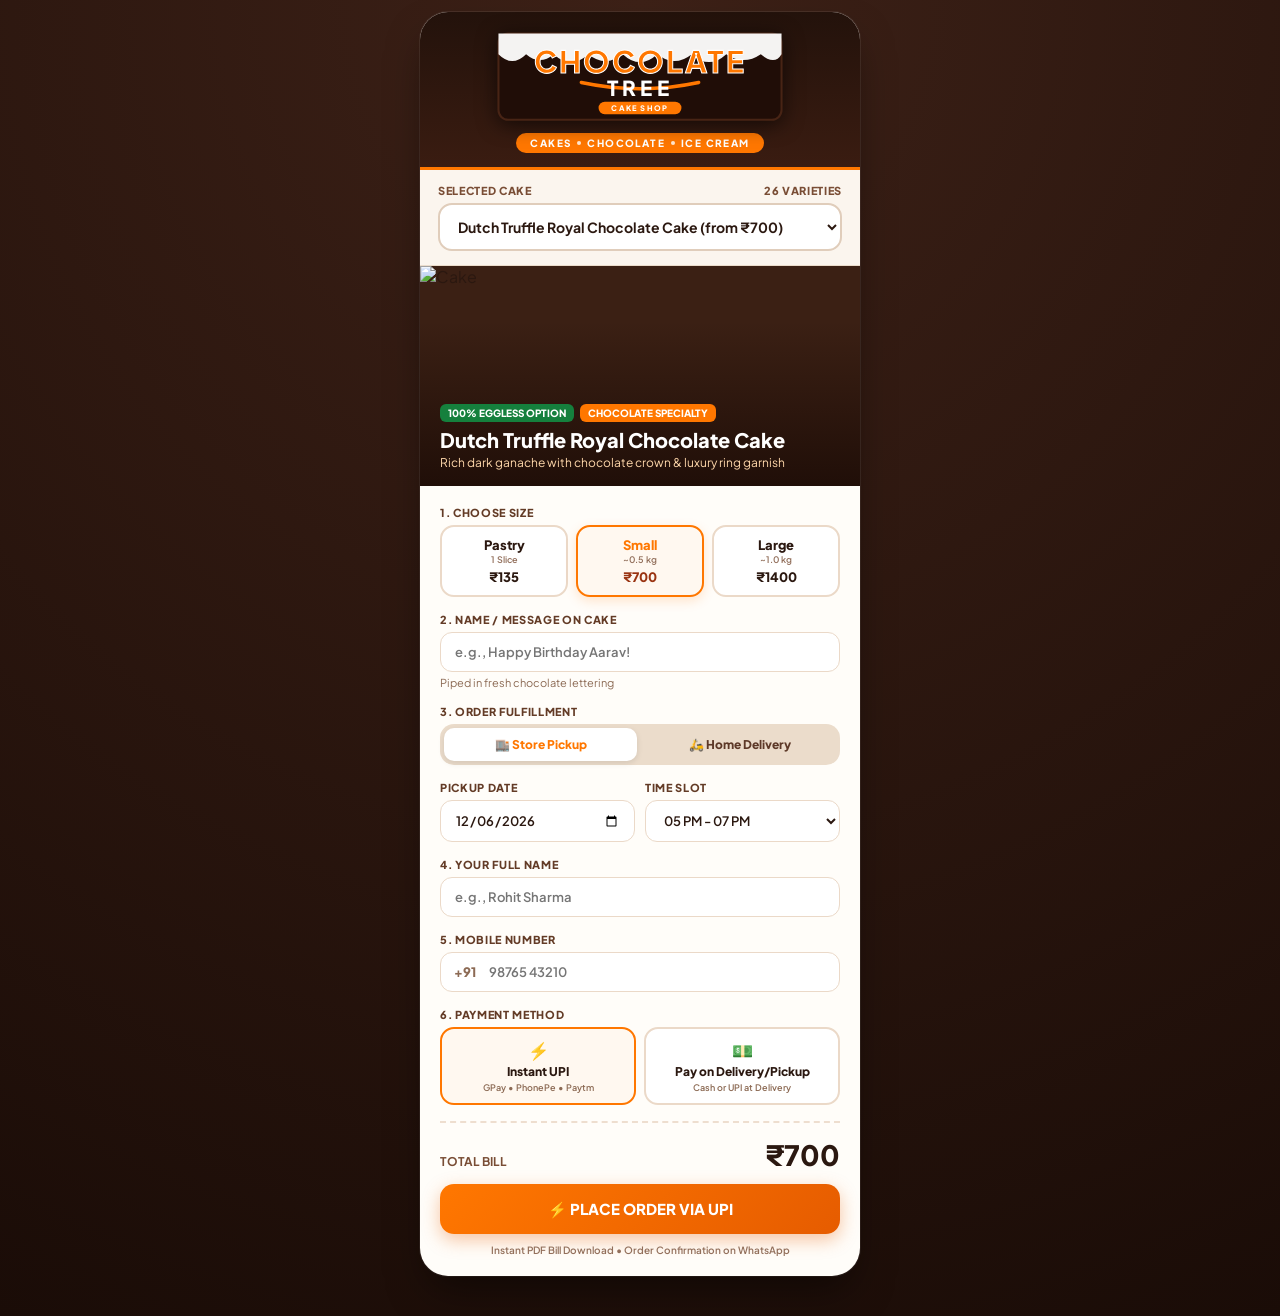
==== commit b2031255: "Revert "CHANGE FOR THE Instock sold out cake" This reverts commit 79d49229c762f25809e341b699f9df72cd" ====
--- a/index.html
+++ b/index.html
@@ -1,22 +1,18 @@
 <!DOCTYPE html>
 <html lang="en">
-
 <head>
   <meta charset="UTF-8" />
   <meta name="viewport" content="width=device-width, initial-scale=1.0" />
   <title>Chocolate Tree Cake Shop - Direct Order & Bill</title>
   <link rel="preconnect" href="https://fonts.googleapis.com">
   <link rel="preconnect" href="https://fonts.gstatic.com" crossorigin>
-  <link href="https://fonts.googleapis.com/css2?family=Plus+Jakarta+Sans:wght@400;500;600;700;800;900&display=swap"
-    rel="stylesheet">
-
+  <link href="https://fonts.googleapis.com/css2?family=Plus+Jakarta+Sans:wght@400;500;600;700;800;900&display=swap" rel="stylesheet">
+  
   <!-- Standalone jsPDF for in-browser invoice download -->
   <script src="https://cdnjs.cloudflare.com/ajax/libs/jspdf/2.5.1/jspdf.umd.min.js"></script>
 
   <style>
-    *,
-    *::before,
-    *::after {
+    *, *::before, *::after {
       box-sizing: border-box;
       margin: 0;
       padding: 0;
@@ -58,7 +54,7 @@
       width: 100%;
       max-width: 290px;
       height: auto;
-      filter: drop-shadow(0 4px 10px rgba(0, 0, 0, 0.6));
+      filter: drop-shadow(0 4px 10px rgba(0,0,0,0.6));
     }
 
     .sub-ribbon {
@@ -134,7 +130,7 @@
     .hero-gradient {
       position: absolute;
       inset: 0;
-      background: linear-gradient(180deg, rgba(0, 0, 0, 0) 25%, rgba(30, 13, 7, 0.92) 100%);
+      background: linear-gradient(180deg, rgba(0,0,0,0) 25%, rgba(30,13,7,0.92) 100%);
       display: flex;
       flex-direction: column;
       justify-content: flex-end;
@@ -226,34 +222,13 @@
       background: #f1f1f1;
     }
 
-    .size-name {
-      font-size: 13px;
-      font-weight: 800;
-    }
-
-    .size-approx {
-      font-size: 9px;
-      font-weight: 600;
-      color: #926f5b;
-      margin-top: 1px;
-    }
-
-    .size-price {
-      font-size: 13px;
-      font-weight: 800;
-      margin-top: 4px;
-    }
-
-    .size-btn.active .size-name {
-      color: #ff7700;
-    }
-
-    .size-btn.active .size-price {
-      color: #9a3412;
-    }
-
-    .text-input,
-    .select-input {
+    .size-name { font-size: 13px; font-weight: 800; }
+    .size-approx { font-size: 9px; font-weight: 600; color: #926f5b; margin-top: 1px; }
+    .size-price { font-size: 13px; font-weight: 800; margin-top: 4px; }
+    .size-btn.active .size-name { color: #ff7700; }
+    .size-btn.active .size-price { color: #9a3412; }
+
+    .text-input, .select-input {
       width: 100%;
       padding: 11px 14px;
       border: 1.5px solid #ebd9c8;
@@ -265,8 +240,7 @@
       outline: none;
     }
 
-    .text-input:focus,
-    .select-input:focus {
+    .text-input:focus, .select-input:focus {
       border-color: #ff7700;
     }
 
@@ -282,10 +256,7 @@
       gap: 10px;
     }
 
-    .phone-box {
-      position: relative;
-    }
-
+    .phone-box { position: relative; }
     .phone-code {
       position: absolute;
       left: 14px;
@@ -295,10 +266,7 @@
       font-weight: 800;
       color: #8c6a54;
     }
-
-    .phone-box input {
-      padding-left: 48px;
-    }
+    .phone-box input { padding-left: 48px; }
 
     /* Switcher Pills */
     .segmented-control {
@@ -325,7 +293,7 @@
     .segment-btn.active {
       background: #ffffff;
       color: #ff7700;
-      box-shadow: 0 2px 6px rgba(0, 0, 0, 0.1);
+      box-shadow: 0 2px 6px rgba(0,0,0,0.1);
     }
 
     /* Payment Cards */
@@ -353,21 +321,9 @@
       background: #fff8f0;
     }
 
-    .pay-card-icon {
-      font-size: 17px;
-    }
-
-    .pay-card-title {
-      font-size: 12px;
-      font-weight: 800;
-      color: #2b1810;
-    }
-
-    .pay-card-desc {
-      font-size: 9px;
-      color: #8c6a54;
-      font-weight: 600;
-    }
+    .pay-card-icon { font-size: 17px; }
+    .pay-card-title { font-size: 12px; font-weight: 800; color: #2b1810; }
+    .pay-card-desc { font-size: 9px; color: #8c6a54; font-weight: 600; }
 
     /* Total & Action */
     .bill-section {
@@ -382,18 +338,8 @@
       margin-bottom: 12px;
     }
 
-    .bill-tag {
-      font-size: 12px;
-      font-weight: 700;
-      color: #794d35;
-      text-transform: uppercase;
-    }
-
-    .bill-total {
-      font-size: 28px;
-      font-weight: 900;
-      color: #2b1810;
-    }
+    .bill-tag { font-size: 12px; font-weight: 700; color: #794d35; text-transform: uppercase; }
+    .bill-total { font-size: 28px; font-weight: 900; color: #2b1810; }
 
     .btn-main {
       width: 100%;
@@ -413,9 +359,7 @@
       transition: transform 0.1s ease;
     }
 
-    .btn-main:active {
-      transform: scale(0.98);
-    }
+    .btn-main:active { transform: scale(0.98); }
 
     .footer-guarantee {
       text-align: center;
@@ -426,28 +370,22 @@
     }
   </style>
 </head>
-
 <body>
 
   <div class="app-card">
 
     <header class="store-header">
       <svg class="shop-logo-svg" viewBox="0 0 420 135" xmlns="http://www.w3.org/2000/svg">
-        <rect x="5" y="5" width="410" height="125" rx="14" fill="#200d07" stroke="#482415" stroke-width="3" />
-        <path
-          d="M 5 35 Q 25 55 45 35 Q 65 52 85 35 Q 110 58 135 35 Q 160 55 185 35 Q 210 58 235 35 Q 260 55 285 35 Q 310 58 335 35 Q 360 52 385 35 Q 405 52 415 35 L 415 5 L 5 5 Z"
-          fill="#ffffff" opacity="0.95" />
+        <rect x="5" y="5" width="410" height="125" rx="14" fill="#200d07" stroke="#482415" stroke-width="3"/>
+        <path d="M 5 35 Q 25 55 45 35 Q 65 52 85 35 Q 110 58 135 35 Q 160 55 185 35 Q 210 58 235 35 Q 260 55 285 35 Q 310 58 335 35 Q 360 52 385 35 Q 405 52 415 35 L 415 5 L 5 5 Z" fill="#ffffff" opacity="0.95"/>
         <g text-anchor="middle">
-          <text x="210" y="63" font-family="'Plus Jakarta Sans', sans-serif" font-weight="900" font-size="44"
-            fill="#ff7700" stroke="#ffffff" stroke-width="1.5" letter-spacing="3">CHOCOLATE</text>
+          <text x="210" y="63" font-family="'Plus Jakarta Sans', sans-serif" font-weight="900" font-size="44" fill="#ff7700" stroke="#ffffff" stroke-width="1.5" letter-spacing="3">CHOCOLATE</text>
         </g>
         <g text-anchor="middle">
-          <path d="M 125 76 Q 210 94 295 76" fill="none" stroke="#ff7700" stroke-width="5" stroke-linecap="round" />
-          <text x="210" y="96" font-family="'Plus Jakarta Sans', sans-serif" font-weight="900" font-size="30"
-            fill="#ffffff" letter-spacing="6">TREE</text>
-          <rect x="150" y="104" width="120" height="18" rx="9" fill="#ff7700" />
-          <text x="210" y="117" font-family="'Plus Jakarta Sans', sans-serif" font-weight="800" font-size="11"
-            fill="#ffffff" letter-spacing="2">CAKE SHOP</text>
+          <path d="M 125 76 Q 210 94 295 76" fill="none" stroke="#ff7700" stroke-width="5" stroke-linecap="round"/>
+          <text x="210" y="96" font-family="'Plus Jakarta Sans', sans-serif" font-weight="900" font-size="30" fill="#ffffff" letter-spacing="6">TREE</text>
+          <rect x="150" y="104" width="120" height="18" rx="9" fill="#ff7700"/>
+          <text x="210" y="117" font-family="'Plus Jakarta Sans', sans-serif" font-weight="800" font-size="11" fill="#ffffff" letter-spacing="2">CAKE SHOP</text>
         </g>
       </svg>
 
@@ -465,8 +403,7 @@
     </div>
 
     <div class="hero-banner">
-      <img id="heroImage"
-        src="https://images.unsplash.com/photo-1578985545062-69928b1d9587?auto=format&fit=crop&w=800&q=80" alt="Cake" />
+      <img id="heroImage" src="https://images.unsplash.com/photo-1578985545062-69928b1d9587?auto=format&fit=crop&w=800&q=80" alt="Cake" />
       <div class="hero-gradient">
         <div class="badge-row">
           <span class="tag-eggless">100% Eggless Option</span>
@@ -478,7 +415,7 @@
     </div>
 
     <div class="form-body">
-
+      
       <!-- 1. Size Selection -->
       <div>
         <label class="field-label">1. Choose Size</label>
@@ -488,8 +425,7 @@
       <!-- 2. Message on Cake -->
       <div>
         <label for="cakeMessage" class="field-label">2. Name / Message on Cake</label>
-        <input type="text" id="cakeMessage" maxlength="42" placeholder="e.g., Happy Birthday Aarav!"
-          class="text-input" />
+        <input type="text" id="cakeMessage" maxlength="42" placeholder="e.g., Happy Birthday Aarav!" class="text-input" />
         <p class="field-hint">Piped in fresh chocolate lettering</p>
       </div>
 
@@ -532,9 +468,7 @@
         </div>
         <div>
           <label for="deliveryAddress" class="field-label">Full Street Address &amp; Landmark</label>
-          <textarea id="deliveryAddress" rows="2"
-            placeholder="Flat No., Society / Building, Near Landmark, Area, Pincode" class="text-input"
-            style="resize: none;"></textarea>
+          <textarea id="deliveryAddress" rows="2" placeholder="Flat No., Society / Building, Near Landmark, Area, Pincode" class="text-input" style="resize: none;"></textarea>
         </div>
       </div>
 
@@ -635,73 +569,29 @@
     // Fetch dynamic live menu from Google Apps Script
     async function fetchLiveMenu() {
       try {
-        const response = await fetch(`${GOOGLE_SCRIPT_URL}?action=getMenu&_t=${Date.now()}`);
+        const response = await fetch(`${GOOGLE_SCRIPT_URL}?action=getMenu`);
         const json = await response.json();
-
-        if (json.status === "success" && Array.isArray(json.menu) && json.menu.length > 0) {
-          // 1. Build a map of live stock status & prices
-          const remoteMap = new Map();
-          json.menu.forEach(item => {
-            const isAvailable = (item.inStock === true || String(item.inStock).trim().toUpperCase() === "TRUE");
-            remoteMap.set(item.id, {
-              prices: item.prices,
-              inStock: isAvailable,
-              name: item.name,
-              category: item.category
-            });
+        if (json.status === "success" && json.menu && json.menu.length > 0) {
+          // Merge dynamic prices into local catalog items
+          json.menu.forEach(remoteItem => {
+            const local = cakeCatalog.find(c => c.id === remoteItem.id);
+            if (local) {
+              if (remoteItem.prices) local.prices = remoteItem.prices;
+              if (remoteItem.inStock !== undefined) local.inStock = remoteItem.inStock;
+            }
           });
-
-          // 2. Filter cakeCatalog to keep ONLY items that exist and are strictly In Stock
-          cakeCatalog = cakeCatalog.filter(cake => {
-            if (!remoteMap.has(cake.id)) return false; // If not in sheet, exclude
-            const remote = remoteMap.get(cake.id);
-            if (remote.prices) cake.prices = remote.prices;
-            return remote.inStock === true;
-          });
-
-          // 3. Reset selected cake if current one became out of stock
-          if (cakeCatalog.length > 0) {
-            if (!cakeCatalog.some(c => c.id === selectedCake.id)) {
-              selectedCake = cakeCatalog[0];
-            }
-            document.getElementById('menuCountBadge').innerText = `${cakeCatalog.length} Varieties (Live)`;
-          } else {
-            document.getElementById('menuCountBadge').innerText = `All Cakes Sold Out`;
-          }
+          document.getElementById('menuCountBadge').innerText = `${cakeCatalog.length} Varieties (Live)`;
+        } else {
+          document.getElementById('menuCountBadge').innerText = `${cakeCatalog.length} Varieties`;
         }
       } catch (e) {
-        console.warn("Could not sync live menu, falling back to cached items:", e);
+        console.warn("Using offline catalog fallback:", e);
+        document.getElementById('menuCountBadge').innerText = `${cakeCatalog.length} Varieties`;
       } finally {
         populateDropdown();
-        if (cakeCatalog.length > 0) {
-          renderCake(selectedCake);
-        }
+        renderCake(selectedCake);
       }
     }
-    try {
-      const response = await fetch(`${GOOGLE_SCRIPT_URL}?action=getMenu`);
-      const json = await response.json();
-      if (json.status === "success" && json.menu && json.menu.length > 0) {
-        // Merge dynamic prices into local catalog items
-        json.menu.forEach(remoteItem => {
-          const local = cakeCatalog.find(c => c.id === remoteItem.id);
-          if (local) {
-            if (remoteItem.prices) local.prices = remoteItem.prices;
-            if (remoteItem.inStock !== undefined) local.inStock = remoteItem.inStock;
-          }
-        });
-        document.getElementById('menuCountBadge').innerText = `${cakeCatalog.length} Varieties (Live)`;
-      } else {
-        document.getElementById('menuCountBadge').innerText = `${cakeCatalog.length} Varieties`;
-      }
-    } catch (e) {
-      console.warn("Using offline catalog fallback:", e);
-      document.getElementById('menuCountBadge').innerText = `${cakeCatalog.length} Varieties`;
-    } finally {
-      populateDropdown();
-      renderCake(selectedCake);
-    }
-    
 
     function populateDropdown() {
       const dropdown = document.getElementById('cakeSelector');
@@ -804,8 +694,8 @@
       paymentMethod = mode;
       document.getElementById('payModeUPI').className = `pay-card ${mode === 'UPI' ? 'active' : ''}`;
       document.getElementById('payModeCOD').className = `pay-card ${mode === 'COD' ? 'active' : ''}`;
-      document.getElementById('submitBtn').innerHTML = mode === 'UPI'
-        ? '<span>⚡ PLACE ORDER VIA UPI</span>'
+      document.getElementById('submitBtn').innerHTML = mode === 'UPI' 
+        ? '<span>⚡ PLACE ORDER VIA UPI</span>' 
         : '<span>📦 CONFIRM ORDER (PAY ON DELIVERY)</span>';
     }
 
@@ -900,7 +790,7 @@
         `Thank you for ordering with Chocolate Tree!`
       );
 
-      const ownerTicket =
+      const ownerTicket = 
         `🚨 *NEW ORDER: CHOCOLATE TREE CAKE SHOP*\n` +
         `-----------------------------------------\n` +
         `🧾 *Order ID:* ${payload.orderId}\n` +
@@ -1022,5 +912,4 @@
     window.onload = init;
   </script>
 </body>
-
 </html>
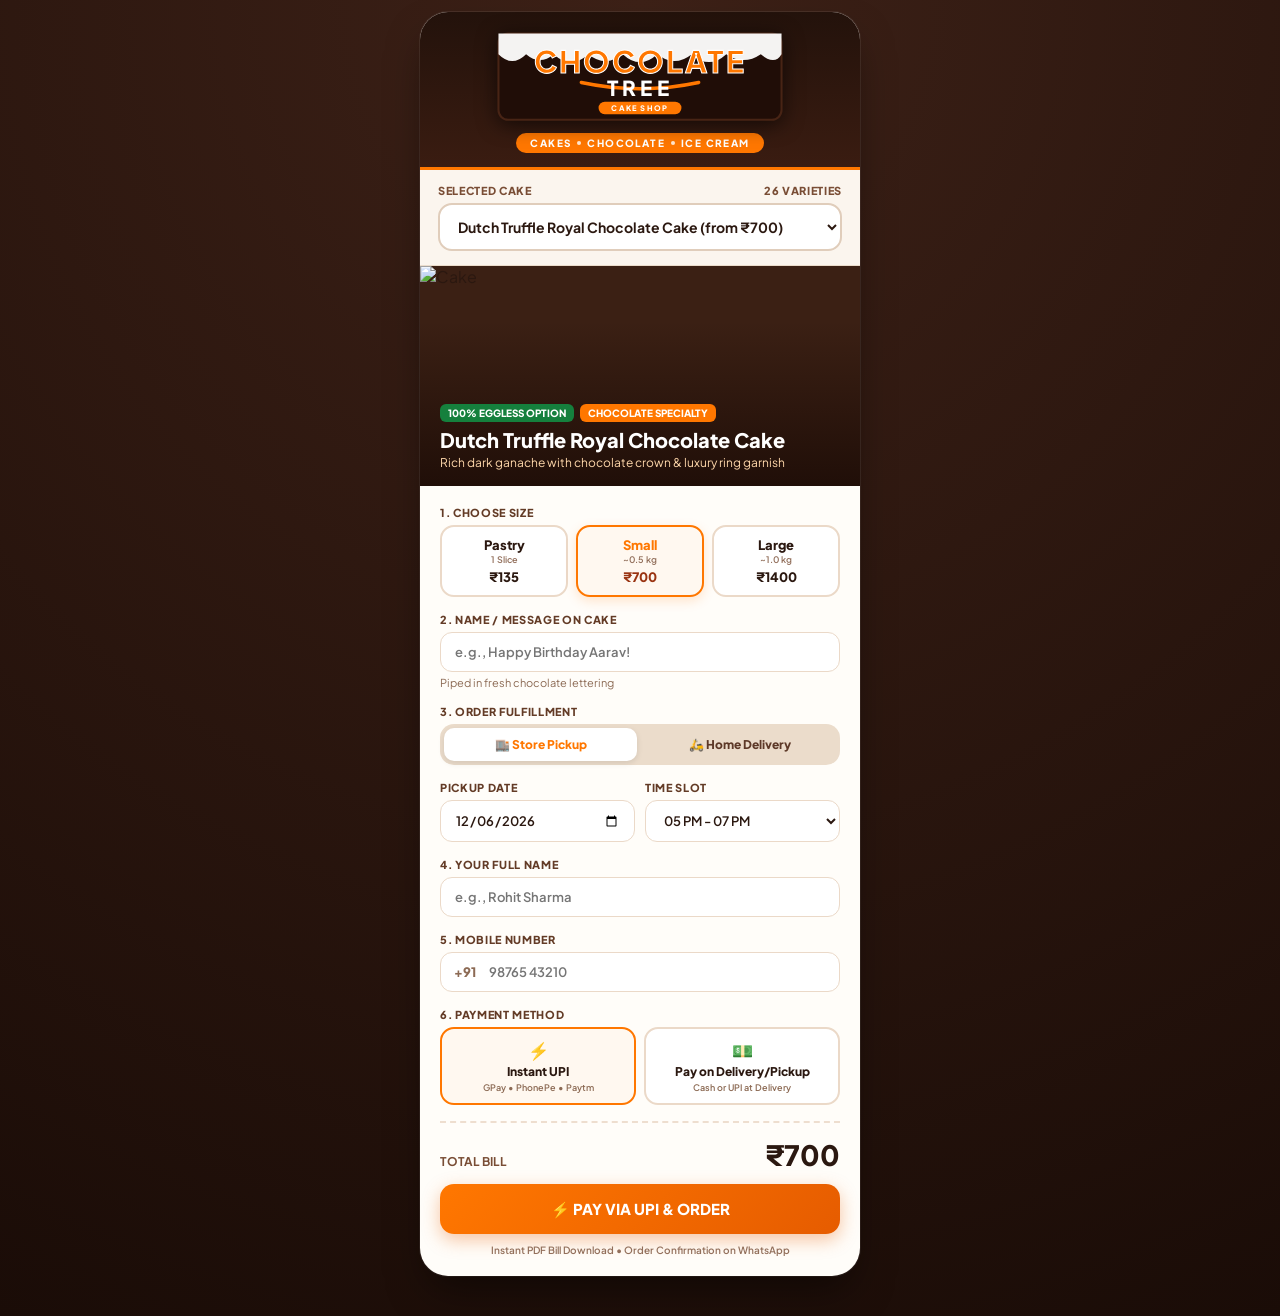
==== commit 7943a993: "OPayment confirm" ====
--- a/index.html
+++ b/index.html
@@ -1,391 +1,43 @@
 <!DOCTYPE html>
 <html lang="en">
+
 <head>
   <meta charset="UTF-8" />
   <meta name="viewport" content="width=device-width, initial-scale=1.0" />
   <title>Chocolate Tree Cake Shop - Direct Order & Bill</title>
   <link rel="preconnect" href="https://fonts.googleapis.com">
   <link rel="preconnect" href="https://fonts.gstatic.com" crossorigin>
-  <link href="https://fonts.googleapis.com/css2?family=Plus+Jakarta+Sans:wght@400;500;600;700;800;900&display=swap" rel="stylesheet">
-  
+  <link href="https://fonts.googleapis.com/css2?family=Plus+Jakarta+Sans:wght@400;500;600;700;800;900&display=swap"
+    rel="stylesheet">
+
+  <!-- CSS Stylesheet -->
+  <link rel="stylesheet" href="css/customer.css">
+
   <!-- Standalone jsPDF for in-browser invoice download -->
   <script src="https://cdnjs.cloudflare.com/ajax/libs/jspdf/2.5.1/jspdf.umd.min.js"></script>
-
-  <style>
-    *, *::before, *::after {
-      box-sizing: border-box;
-      margin: 0;
-      padding: 0;
-      font-family: 'Plus Jakarta Sans', -apple-system, BlinkMacSystemFont, "Segoe UI", Roboto, sans-serif;
-    }
-
-    body {
-      background: radial-gradient(circle at top, #3d2117 0%, #1a0c07 100%);
-      color: #2b1810;
-      display: flex;
-      justify-content: center;
-      align-items: flex-start;
-      min-height: 100vh;
-      padding: 12px 10px 40px;
-    }
-
-    .app-card {
-      width: 100%;
-      max-width: 440px;
-      background: #fffdf9;
-      border-radius: 28px;
-      overflow: hidden;
-      box-shadow: 0 20px 40px -10px rgba(0, 0, 0, 0.5), 0 0 0 1px rgba(255, 255, 255, 0.08);
-      display: flex;
-      flex-direction: column;
-    }
-
-    /* Store Header */
-    .store-header {
-      background: linear-gradient(180deg, #23120b 0%, #3a1c11 100%);
-      padding: 18px 20px 14px;
-      display: flex;
-      flex-direction: column;
-      align-items: center;
-      border-bottom: 3px solid #ff7700;
-    }
-
-    .shop-logo-svg {
-      width: 100%;
-      max-width: 290px;
-      height: auto;
-      filter: drop-shadow(0 4px 10px rgba(0,0,0,0.6));
-    }
-
-    .sub-ribbon {
-      margin-top: 10px;
-      background: #ff7700;
-      color: #ffffff;
-      font-size: 10px;
-      font-weight: 800;
-      letter-spacing: 0.14em;
-      text-transform: uppercase;
-      padding: 4px 14px;
-      border-radius: 9999px;
-      display: flex;
-      align-items: center;
-      gap: 6px;
-    }
-
-    .sub-ribbon span.dot {
-      width: 4px;
-      height: 4px;
-      border-radius: 50%;
-      background: #ffffff;
-      opacity: 0.8;
-    }
-
-    /* Selector */
-    .selector-bar {
-      padding: 14px 18px;
-      background: #fbf5ee;
-      border-bottom: 1px solid #ebdccb;
-      display: flex;
-      flex-direction: column;
-      gap: 6px;
-    }
-
-    .selector-label {
-      font-size: 11px;
-      font-weight: 800;
-      text-transform: uppercase;
-      letter-spacing: 0.06em;
-      color: #794d35;
-      display: flex;
-      justify-content: space-between;
-    }
-
-    .cake-dropdown {
-      width: 100%;
-      padding: 12px 14px;
-      border: 2px solid #e0cdbb;
-      background: #ffffff;
-      color: #2b1810;
-      font-size: 14px;
-      font-weight: 700;
-      border-radius: 14px;
-      outline: none;
-      cursor: pointer;
-    }
-
-    /* Hero Banner */
-    .hero-banner {
-      position: relative;
-      height: 220px;
-      background-color: #3b2014;
-      overflow: hidden;
-    }
-
-    .hero-banner img {
-      width: 100%;
-      height: 100%;
-      object-fit: cover;
-    }
-
-    .hero-gradient {
-      position: absolute;
-      inset: 0;
-      background: linear-gradient(180deg, rgba(0,0,0,0) 25%, rgba(30,13,7,0.92) 100%);
-      display: flex;
-      flex-direction: column;
-      justify-content: flex-end;
-      padding: 16px 20px;
-      color: #ffffff;
-    }
-
-    .badge-row {
-      display: flex;
-      gap: 6px;
-      margin-bottom: 6px;
-    }
-
-    .tag-eggless {
-      background: #15803d;
-      color: #ffffff;
-      font-size: 10px;
-      font-weight: 800;
-      padding: 3px 8px;
-      border-radius: 6px;
-      text-transform: uppercase;
-    }
-
-    .tag-category {
-      background: #ff7700;
-      color: #ffffff;
-      font-size: 10px;
-      font-weight: 800;
-      padding: 3px 8px;
-      border-radius: 6px;
-      text-transform: uppercase;
-    }
-
-    .hero-title {
-      font-size: 20px;
-      font-weight: 800;
-      line-height: 1.2;
-    }
-
-    .hero-subtitle {
-      font-size: 12px;
-      color: #fed7aa;
-      margin-top: 3px;
-    }
-
-    /* Form */
-    .form-body {
-      padding: 20px;
-      display: flex;
-      flex-direction: column;
-      gap: 16px;
-    }
-
-    .field-label {
-      font-size: 11px;
-      font-weight: 800;
-      text-transform: uppercase;
-      letter-spacing: 0.06em;
-      color: #633b26;
-      margin-bottom: 6px;
-      display: block;
-    }
-
-    .weight-options-grid {
-      display: grid;
-      grid-template-columns: repeat(3, 1fr);
-      gap: 8px;
-    }
-
-    .size-btn {
-      border: 2px solid #ebd9c8;
-      background: #ffffff;
-      border-radius: 14px;
-      padding: 10px 4px;
-      text-align: center;
-      cursor: pointer;
-      transition: all 0.2s ease;
-    }
-
-    .size-btn.active {
-      border-color: #ff7700;
-      background: #fff8f0;
-      box-shadow: 0 4px 12px rgba(255, 119, 0, 0.18);
-    }
-
-    .size-btn.disabled {
-      opacity: 0.4;
-      pointer-events: none;
-      background: #f1f1f1;
-    }
-
-    .size-name { font-size: 13px; font-weight: 800; }
-    .size-approx { font-size: 9px; font-weight: 600; color: #926f5b; margin-top: 1px; }
-    .size-price { font-size: 13px; font-weight: 800; margin-top: 4px; }
-    .size-btn.active .size-name { color: #ff7700; }
-    .size-btn.active .size-price { color: #9a3412; }
-
-    .text-input, .select-input {
-      width: 100%;
-      padding: 11px 14px;
-      border: 1.5px solid #ebd9c8;
-      background: #ffffff;
-      border-radius: 12px;
-      font-size: 13px;
-      font-weight: 600;
-      color: #2b1810;
-      outline: none;
-    }
-
-    .text-input:focus, .select-input:focus {
-      border-color: #ff7700;
-    }
-
-    .field-hint {
-      font-size: 11px;
-      color: #8c6a54;
-      margin-top: 4px;
-    }
-
-    .grid-2 {
-      display: grid;
-      grid-template-columns: 1fr 1fr;
-      gap: 10px;
-    }
-
-    .phone-box { position: relative; }
-    .phone-code {
-      position: absolute;
-      left: 14px;
-      top: 50%;
-      transform: translateY(-50%);
-      font-size: 13px;
-      font-weight: 800;
-      color: #8c6a54;
-    }
-    .phone-box input { padding-left: 48px; }
-
-    /* Switcher Pills */
-    .segmented-control {
-      display: grid;
-      grid-template-columns: 1fr 1fr;
-      gap: 6px;
-      background: #ebdccb;
-      padding: 4px;
-      border-radius: 14px;
-    }
-
-    .segment-btn {
-      border: none;
-      background: transparent;
-      padding: 9px 6px;
-      font-size: 12px;
-      font-weight: 800;
-      color: #5d3928;
-      border-radius: 10px;
-      cursor: pointer;
-      transition: all 0.2s;
-    }
-
-    .segment-btn.active {
-      background: #ffffff;
-      color: #ff7700;
-      box-shadow: 0 2px 6px rgba(0,0,0,0.1);
-    }
-
-    /* Payment Cards */
-    .pay-methods {
-      display: grid;
-      grid-template-columns: 1fr 1fr;
-      gap: 8px;
-    }
-
-    .pay-card {
-      border: 2px solid #ebd9c8;
-      background: #ffffff;
-      border-radius: 14px;
-      padding: 10px 8px;
-      text-align: center;
-      cursor: pointer;
-      display: flex;
-      flex-direction: column;
-      align-items: center;
-      gap: 3px;
-    }
-
-    .pay-card.active {
-      border-color: #ff7700;
-      background: #fff8f0;
-    }
-
-    .pay-card-icon { font-size: 17px; }
-    .pay-card-title { font-size: 12px; font-weight: 800; color: #2b1810; }
-    .pay-card-desc { font-size: 9px; color: #8c6a54; font-weight: 600; }
-
-    /* Total & Action */
-    .bill-section {
-      padding-top: 14px;
-      border-top: 2px dashed #eedecf;
-    }
-
-    .bill-row {
-      display: flex;
-      justify-content: space-between;
-      align-items: baseline;
-      margin-bottom: 12px;
-    }
-
-    .bill-tag { font-size: 12px; font-weight: 700; color: #794d35; text-transform: uppercase; }
-    .bill-total { font-size: 28px; font-weight: 900; color: #2b1810; }
-
-    .btn-main {
-      width: 100%;
-      background: linear-gradient(135deg, #ff7700 0%, #e65c00 100%);
-      color: #ffffff;
-      border: none;
-      padding: 15px;
-      border-radius: 14px;
-      font-size: 15px;
-      font-weight: 900;
-      cursor: pointer;
-      display: flex;
-      align-items: center;
-      justify-content: center;
-      gap: 8px;
-      box-shadow: 0 6px 18px rgba(230, 92, 0, 0.35);
-      transition: transform 0.1s ease;
-    }
-
-    .btn-main:active { transform: scale(0.98); }
-
-    .footer-guarantee {
-      text-align: center;
-      font-size: 10px;
-      font-weight: 600;
-      color: #926f5b;
-      margin-top: 10px;
-    }
-  </style>
 </head>
+
 <body>
 
   <div class="app-card">
 
     <header class="store-header">
       <svg class="shop-logo-svg" viewBox="0 0 420 135" xmlns="http://www.w3.org/2000/svg">
-        <rect x="5" y="5" width="410" height="125" rx="14" fill="#200d07" stroke="#482415" stroke-width="3"/>
-        <path d="M 5 35 Q 25 55 45 35 Q 65 52 85 35 Q 110 58 135 35 Q 160 55 185 35 Q 210 58 235 35 Q 260 55 285 35 Q 310 58 335 35 Q 360 52 385 35 Q 405 52 415 35 L 415 5 L 5 5 Z" fill="#ffffff" opacity="0.95"/>
+        <rect x="5" y="5" width="410" height="125" rx="14" fill="#200d07" stroke="#482415" stroke-width="3" />
+        <path
+          d="M 5 35 Q 25 55 45 35 Q 65 52 85 35 Q 110 58 135 35 Q 160 55 185 35 Q 210 58 235 35 Q 260 55 285 35 Q 310 58 335 35 Q 360 52 385 35 Q 405 52 415 35 L 415 5 L 5 5 Z"
+          fill="#ffffff" opacity="0.95" />
         <g text-anchor="middle">
-          <text x="210" y="63" font-family="'Plus Jakarta Sans', sans-serif" font-weight="900" font-size="44" fill="#ff7700" stroke="#ffffff" stroke-width="1.5" letter-spacing="3">CHOCOLATE</text>
+          <text x="210" y="63" font-family="'Plus Jakarta Sans', sans-serif" font-weight="900" font-size="44"
+            fill="#ff7700" stroke="#ffffff" stroke-width="1.5" letter-spacing="3">CHOCOLATE</text>
         </g>
         <g text-anchor="middle">
-          <path d="M 125 76 Q 210 94 295 76" fill="none" stroke="#ff7700" stroke-width="5" stroke-linecap="round"/>
-          <text x="210" y="96" font-family="'Plus Jakarta Sans', sans-serif" font-weight="900" font-size="30" fill="#ffffff" letter-spacing="6">TREE</text>
-          <rect x="150" y="104" width="120" height="18" rx="9" fill="#ff7700"/>
-          <text x="210" y="117" font-family="'Plus Jakarta Sans', sans-serif" font-weight="800" font-size="11" fill="#ffffff" letter-spacing="2">CAKE SHOP</text>
+          <path d="M 125 76 Q 210 94 295 76" fill="none" stroke="#ff7700" stroke-width="5" stroke-linecap="round" />
+          <text x="210" y="96" font-family="'Plus Jakarta Sans', sans-serif" font-weight="900" font-size="30"
+            fill="#ffffff" letter-spacing="6">TREE</text>
+          <rect x="150" y="104" width="120" height="18" rx="9" fill="#ff7700" />
+          <text x="210" y="117" font-family="'Plus Jakarta Sans', sans-serif" font-weight="800" font-size="11"
+            fill="#ffffff" letter-spacing="2">CAKE SHOP</text>
         </g>
       </svg>
 
@@ -403,7 +55,8 @@
     </div>
 
     <div class="hero-banner">
-      <img id="heroImage" src="https://images.unsplash.com/photo-1578985545062-69928b1d9587?auto=format&fit=crop&w=800&q=80" alt="Cake" />
+      <img id="heroImage"
+        src="https://images.unsplash.com/photo-1578985545062-69928b1d9587?auto=format&fit=crop&w=800&q=80" alt="Cake" />
       <div class="hero-gradient">
         <div class="badge-row">
           <span class="tag-eggless">100% Eggless Option</span>
@@ -415,7 +68,7 @@
     </div>
 
     <div class="form-body">
-      
+
       <!-- 1. Size Selection -->
       <div>
         <label class="field-label">1. Choose Size</label>
@@ -425,7 +78,8 @@
       <!-- 2. Message on Cake -->
       <div>
         <label for="cakeMessage" class="field-label">2. Name / Message on Cake</label>
-        <input type="text" id="cakeMessage" maxlength="42" placeholder="e.g., Happy Birthday Aarav!" class="text-input" />
+        <input type="text" id="cakeMessage" maxlength="42" placeholder="e.g., Happy Birthday Aarav!"
+          class="text-input" />
         <p class="field-hint">Piped in fresh chocolate lettering</p>
       </div>
 
@@ -442,7 +96,7 @@
         </div>
       </div>
 
-      <!-- Pickup Schedule (shown when Store Pickup is active) -->
+      <!-- Pickup Schedule -->
       <div id="pickupScheduleBlock" class="grid-2">
         <div>
           <label for="pickupDate" class="field-label">Pickup Date</label>
@@ -460,7 +114,7 @@
         </div>
       </div>
 
-      <!-- Delivery Address Fields (shown when Home Delivery is active) -->
+      <!-- Delivery Address Fields -->
       <div id="deliveryAddressBlock" style="display: none; flex-direction: column; gap: 10px;">
         <div>
           <label for="deliveryDate" class="field-label">Delivery Date</label>
@@ -468,7 +122,9 @@
         </div>
         <div>
           <label for="deliveryAddress" class="field-label">Full Street Address &amp; Landmark</label>
-          <textarea id="deliveryAddress" rows="2" placeholder="Flat No., Society / Building, Near Landmark, Area, Pincode" class="text-input" style="resize: none;"></textarea>
+          <textarea id="deliveryAddress" rows="2"
+            placeholder="Flat No., Society / Building, Near Landmark, Area, Pincode" class="text-input"
+            style="resize: none;"></textarea>
         </div>
       </div>
 
@@ -522,394 +178,39 @@
 
     </div>
   </div>
-
-  <script>
-    // Configuration
-    const GOOGLE_SCRIPT_URL = "https://script.google.com/macros/s/AKfycbyKPjXEKyWYG_kPUrjRhlYxdbGqIm9iqQkklB-KQTt5XpSIe7VPS3ZcNkeFEBy69K64/exec";
-    const SHOP_UPI_ID = "8554034632@ybl";
-    const SHOP_NAME = "Chocolate Tree Cake Shop";
-    const SHOP_WHATSAPP_NUMBER = "918554034632";
-
-    let fulfillmentType = 'pickup'; // 'pickup' or 'delivery'
-    let paymentMethod = 'UPI';      // 'UPI' or 'COD'
-
-    // Static fallback catalog in case the network fails
-    let cakeCatalog = [
-      { id: "dutch-truffle-royal", name: "Dutch Truffle Royal Chocolate Cake", category: "Chocolate Specialty", image: "https://images.unsplash.com/photo-1578985545062-69928b1d9587?auto=format&fit=crop&w=800&q=80", prices: { pastry: 135, small: 700, large: 1400 }, desc: "Rich dark ganache with chocolate crown & luxury ring garnish" },
-      { id: "classic-dutch-chocolate", name: "Classic Dutch Chocolate Cake", category: "Chocolate Specialty", image: "https://images.unsplash.com/photo-1606890737304-57a1ca8a5b62?auto=format&fit=crop&w=800&q=80", prices: { pastry: 85, small: 450, large: 900 }, desc: "Smooth Dutch cocoa sponge with glossy chocolate glaze" },
-      { id: "chocolate-double-delight", name: "Chocolate Double Delight Cake", category: "Chocolate Specialty", image: "https://images.unsplash.com/photo-1588195538326-c5b1e9f80a1b?auto=format&fit=crop&w=800&q=80", prices: { pastry: 110, small: 570, large: 1140 }, desc: "Double layered dark & milk chocolate delight" },
-      { id: "dairy-milk-chocolate", name: "Dairy Milk Chocolate Cake", category: "Chocolate Specialty", image: "https://images.unsplash.com/photo-1541781774459-bb2af2f05b55?auto=format&fit=crop&w=800&q=80", prices: { pastry: 115, small: 570, large: 1140 }, desc: "Loaded with Cadbury Dairy Milk chunks and creamy chocolate swirl" },
-      { id: "ferrero-rocher-chocolate", name: "Ferrero Rocher Chocolate Cake", category: "Chocolate Specialty", image: "https://images.unsplash.com/photo-1571115177098-24ec42ed204d?auto=format&fit=crop&w=800&q=80", prices: { pastry: null, small: 620, large: 1240 }, desc: "Crispy wafer chocolate collar with roasted hazelnut ganache" },
-      { id: "almond-hazelnut-chocolate", name: "Almond Hazelnut Chocolate Cake", category: "Chocolate Specialty", image: "https://images.unsplash.com/photo-1535141192574-5d4897c13136?auto=format&fit=crop&w=800&q=80", prices: { pastry: 130, small: 600, large: 1200 }, desc: "Crushed roasted almonds with smooth hazelnut chocolate cream" },
-      { id: "nutella-chocolate", name: "Nutella Chocolate Cake", category: "Chocolate Specialty", image: "https://images.unsplash.com/photo-1548848221-0c2e497ed557?auto=format&fit=crop&w=800&q=80", prices: { pastry: 120, small: 650, large: 1300 }, desc: "Creamy hazelnut Nutella spread over chocolate sponge" },
-      { id: "chocolate-fantasy", name: "Chocolate Fantasy Cake", category: "Chocolate Specialty", image: "https://images.unsplash.com/photo-1563729784474-d77dbb933a9e?auto=format&fit=crop&w=800&q=80", prices: { pastry: 90, small: 480, large: 960 }, desc: "Classic chocolate fantasy topped with dark chocolate curls" },
-      { id: "kit-kat-cake", name: "Kit Kat Cake", category: "Chocolate Specialty", image: "https://images.unsplash.com/photo-1621303837174-89787a7d4729?auto=format&fit=crop&w=800&q=80", prices: { pastry: 100, small: 550, large: 1100 }, desc: "Crunchy Kit Kat wafer bars on top of moist chocolate base" },
-      { id: "chocolate-delight", name: "Chocolate Delight Cake", category: "Chocolate Specialty", image: "https://images.unsplash.com/photo-1588195538326-c5b1e9f80a1b?auto=format&fit=crop&w=800&q=80", prices: { pastry: 75, small: 390, large: 780 }, desc: "Smooth creamy chocolate piped cake for every celebration" },
-      { id: "dutch-truffle-delight", name: "Dutch Truffle Delight Cake", category: "Chocolate Specialty", image: "https://images.unsplash.com/photo-1578985545062-69928b1d9587?auto=format&fit=crop&w=800&q=80", prices: { pastry: null, small: 425, large: 850 }, desc: "Signature smooth Dutch cocoa truffle texture" },
-      { id: "chocolate-tiramisu", name: "Chocolate Tiramisu Cake", category: "Chocolate Specialty", image: "https://images.unsplash.com/photo-1571115177098-24ec42ed204d?auto=format&fit=crop&w=800&q=80", prices: { pastry: null, small: 520, large: 1140 }, desc: "Infused with rich coffee espresso notes and chocolate dust" },
-      { id: "chocolate-belgium", name: "Chocolate Belgium Cake", category: "Premium Cake", image: "https://images.unsplash.com/photo-1541781774459-bb2af2f05b55?auto=format&fit=crop&w=800&q=80", prices: { pastry: 150, small: 800, large: 1600 }, desc: "Imported Belgian cocoa ganache with delicate decorative fans" },
-      { id: "belgium-chocolate-premium", name: "Belgium Chocolate Premium Cake", category: "Premium Cake", image: "https://images.unsplash.com/photo-1578985545062-69928b1d9587?auto=format&fit=crop&w=800&q=80", prices: { pastry: null, small: 900, large: 1800 }, desc: "Velvety half-mirror, half-matte dark cocoa pod masterpiece" },
-      { id: "belgium-crackle", name: "Belgium Crackle Cake", category: "Premium Cake", image: "https://images.unsplash.com/photo-1606890737304-57a1ca8a5b62?auto=format&fit=crop&w=800&q=80", prices: { pastry: null, small: 600, large: 1200 }, desc: "Crispy caramelized crackle center coated in mirror glaze" },
-      { id: "roasted-almonds-chocolate", name: "Roasted Almonds Chocolate Cake", category: "Premium Cake", image: "https://images.unsplash.com/photo-1535141192574-5d4897c13136?auto=format&fit=crop&w=800&q=80", prices: { pastry: 180, small: 750, large: 1500 }, desc: "Topped with crunchy golden roasted almonds and a satin bow collar" },
-      { id: "ferrero-rocher-premium", name: "Ferrero Rocher Chocolate Premium Cake", category: "Premium Cake", image: "https://images.unsplash.com/photo-1571115177098-24ec42ed204d?auto=format&fit=crop&w=800&q=80", prices: { pastry: null, small: 1000, large: 2000 }, desc: "Whole Ferrero Rocher truffles with thick hazelnut chocolate fudge" },
-      { id: "pista-kunafa", name: "Pista Kunafa Cake", category: "Kunafa Special", image: "https://images.unsplash.com/photo-1587314168485-3236d6710814?auto=format&fit=crop&w=800&q=80", prices: { pastry: 165, small: 1320, large: null }, desc: "Crispy kataifi kunafa pastry layered with rich pistachio cream" },
-      { id: "biscoff-kunafa", name: "Biscoff Kunafa Cake", category: "Kunafa Special", image: "https://images.unsplash.com/photo-1535141192574-5d4897c13136?auto=format&fit=crop&w=800&q=80", prices: { pastry: 145, small: 1160, large: null }, desc: "Lotus Biscoff cookie spread layered on toasted golden kunafa" },
-      { id: "rasmalai-cake", name: "Rasmalai Cake", category: "Indian Fusion", image: "https://images.unsplash.com/photo-1565958011703-44f9829ba187?auto=format&fit=crop&w=800&q=80", prices: { pastry: 135, small: 700, large: 1400 }, desc: "Cardamom cream infused sponge topped with juicy rasmalai & saffron" },
-      { id: "shahi-rasgulla", name: "Shahi Rasgulla Cake", category: "Indian Fusion", image: "https://images.unsplash.com/photo-1535141192574-5d4897c13136?auto=format&fit=crop&w=800&q=80", prices: { pastry: 90, small: 600, large: 1200 }, desc: "Traditional royal rasgulla layered in soft rose petal cream" },
-      { id: "rose-falooda", name: "Rose Falooda Cake", category: "Indian Fusion", image: "https://images.unsplash.com/photo-1565958011703-44f9829ba187?auto=format&fit=crop&w=800&q=80", prices: { pastry: 100, small: 470, large: 940 }, desc: "Fragrant rose cream, sabja seeds & almond sliver toppings" },
-      { id: "pineapple-cake", name: "Pineapple Cake", category: "Fresh & Fruity", image: "https://images.unsplash.com/photo-1535141192574-5d4897c13136?auto=format&fit=crop&w=800&q=80", prices: { pastry: 75, small: 350, large: 700 }, desc: "Light vanilla sponge loaded with juicy pineapple chunks" },
-      { id: "butterscotch-cake", name: "Butterscotch Cake", category: "Fresh & Fruity", image: "https://images.unsplash.com/photo-1535141192574-5d4897c13136?auto=format&fit=crop&w=800&q=80", prices: { pastry: 80, small: 400, large: 800 }, desc: "Golden caramel sauce topped with crunchy praline butterscotch nuts" },
-      { id: "exotic-fruit-cake", name: "Exotic Fruit Cake", category: "Fresh & Fruity", image: "https://images.unsplash.com/photo-1565958011703-44f9829ba187?auto=format&fit=crop&w=800&q=80", prices: { pastry: null, small: 570, large: 1140 }, desc: "Crown of fresh kiwi, orange, cherries, and seasonal fruits" },
-      { id: "mix-fruit-premium", name: "Mix Fruit Premium Cake", category: "Fresh & Fruity", image: "https://images.unsplash.com/photo-1565958011703-44f9829ba187?auto=format&fit=crop&w=800&q=80", prices: { pastry: 240, small: 650, large: 1300 }, desc: "Roasted almond sides with fresh assorted exotic fruits" }
-    ];
-
-    let selectedCake = cakeCatalog[0];
-    let selectedSize = 'small';
-
-    // Fetch dynamic live menu from Google Apps Script
-    async function fetchLiveMenu() {
-      try {
-        const response = await fetch(`${GOOGLE_SCRIPT_URL}?action=getMenu`);
-        const json = await response.json();
-        if (json.status === "success" && json.menu && json.menu.length > 0) {
-          // Merge dynamic prices into local catalog items
-          json.menu.forEach(remoteItem => {
-            const local = cakeCatalog.find(c => c.id === remoteItem.id);
-            if (local) {
-              if (remoteItem.prices) local.prices = remoteItem.prices;
-              if (remoteItem.inStock !== undefined) local.inStock = remoteItem.inStock;
-            }
-          });
-          document.getElementById('menuCountBadge').innerText = `${cakeCatalog.length} Varieties (Live)`;
-        } else {
-          document.getElementById('menuCountBadge').innerText = `${cakeCatalog.length} Varieties`;
-        }
-      } catch (e) {
-        console.warn("Using offline catalog fallback:", e);
-        document.getElementById('menuCountBadge').innerText = `${cakeCatalog.length} Varieties`;
-      } finally {
-        populateDropdown();
-        renderCake(selectedCake);
-      }
-    }
-
-    function populateDropdown() {
-      const dropdown = document.getElementById('cakeSelector');
-      dropdown.innerHTML = '';
-      cakeCatalog.forEach((cake) => {
-        const opt = document.createElement('option');
-        opt.value = cake.id;
-        opt.textContent = `${cake.name} (from ₹${cake.prices.small})`;
-        dropdown.appendChild(opt);
-      });
-    }
-
-    function init() {
-      // Default dates
-      const today = new Date();
-      const tomorrow = new Date(today);
-      tomorrow.setDate(tomorrow.getDate() + 1);
-      const tomorrowStr = tomorrow.toISOString().split('T')[0];
-      const todayStr = today.toISOString().split('T')[0];
-
-      document.getElementById('pickupDate').value = tomorrowStr;
-      document.getElementById('pickupDate').min = todayStr;
-      document.getElementById('deliveryDate').value = tomorrowStr;
-      document.getElementById('deliveryDate').min = todayStr;
-
-      populateDropdown();
-      renderCake(cakeCatalog[0]);
-
-      // Call dynamic sync
-      fetchLiveMenu();
-    }
-
-    function onCakeChange(cakeId) {
-      const found = cakeCatalog.find(c => c.id === cakeId);
-      if (found) {
-        selectedCake = found;
-        selectedSize = 'small';
-        renderCake(found);
-      }
-    }
-
-    function renderCake(cake) {
-      document.getElementById('heroTitle').innerText = cake.name;
-      document.getElementById('heroSubtitle').innerText = cake.desc;
-      document.getElementById('heroCategoryTag').innerText = cake.category;
-      document.getElementById('heroImage').src = cake.image;
-
-      const container = document.getElementById('weightContainer');
-      container.innerHTML = '';
-
-      const sizeDefs = [
-        { key: 'pastry', label: 'Pastry', approx: '1 Slice', price: cake.prices.pastry },
-        { key: 'small', label: (cake.category.includes('Kunafa') ? 'Medium' : 'Small'), approx: (cake.category.includes('Kunafa') ? '~0.75 kg' : '~0.5 kg'), price: cake.prices.small },
-        { key: 'large', label: 'Large', approx: '~1.0 kg', price: cake.prices.large }
-      ];
-
-      if (!cake.prices[selectedSize]) selectedSize = 'small';
-
-      sizeDefs.forEach(def => {
-        const btn = document.createElement('div');
-        const isAvailable = def.price !== null && def.price !== undefined;
-        const isActive = isAvailable && selectedSize === def.key;
-
-        btn.className = `size-btn ${isActive ? 'active' : ''} ${!isAvailable ? 'disabled' : ''}`;
-        btn.innerHTML = `
-          <div class="size-name">${def.label}</div>
-          <div class="size-approx">${def.approx}</div>
-          <div class="size-price">${isAvailable ? '₹' + def.price : 'N/A'}</div>
-        `;
-
-        if (isAvailable) {
-          btn.onclick = () => {
-            selectedSize = def.key;
-            renderCake(selectedCake);
-          };
-        }
-        container.appendChild(btn);
-      });
-
-      const currentPrice = cake.prices[selectedSize] || cake.prices.small;
-      document.getElementById('billDisplay').innerText = `₹${currentPrice}`;
-    }
-
-    function setFulfillment(type) {
-      fulfillmentType = type;
-      if (type === 'pickup') {
-        document.getElementById('btnPickup').classList.add('active');
-        document.getElementById('btnDelivery').classList.remove('active');
-        document.getElementById('pickupScheduleBlock').style.display = 'grid';
-        document.getElementById('deliveryAddressBlock').style.display = 'none';
-      } else {
-        document.getElementById('btnDelivery').classList.add('active');
-        document.getElementById('btnPickup').classList.remove('active');
-        document.getElementById('pickupScheduleBlock').style.display = 'none';
-        document.getElementById('deliveryAddressBlock').style.display = 'flex';
-      }
-    }
-
-    function setPaymentMode(mode) {
-      paymentMethod = mode;
-      document.getElementById('payModeUPI').className = `pay-card ${mode === 'UPI' ? 'active' : ''}`;
-      document.getElementById('payModeCOD').className = `pay-card ${mode === 'COD' ? 'active' : ''}`;
-      document.getElementById('submitBtn').innerHTML = mode === 'UPI' 
-        ? '<span>⚡ PLACE ORDER VIA UPI</span>' 
-        : '<span>📦 CONFIRM ORDER (PAY ON DELIVERY)</span>';
-    }
-
-    function getOrderPayload() {
-      const name = document.getElementById("customerName").value.trim();
-      const phone = document.getElementById("customerPhone").value.trim();
-      const cakeMsg = document.getElementById("cakeMessage").value.trim() || "No message requested";
-
-      if (!name) {
-        alert("Please enter your full name.");
-        document.getElementById("customerName").focus();
-        return null;
-      }
-
-      if (!phone || phone.length < 10) {
-        alert("Please enter a valid 10-digit mobile number.");
-        document.getElementById("customerPhone").focus();
-        return null;
-      }
-
-      let slotInfo = "";
-      let fullAddress = "Store Pickup Counter";
-
-      if (fulfillmentType === 'pickup') {
-        const pDate = document.getElementById("pickupDate").value;
-        const pTime = document.getElementById("pickupTime").value;
-        slotInfo = `${pDate} (${pTime})`;
-      } else {
-        const dDate = document.getElementById("deliveryDate").value;
-        fullAddress = document.getElementById("deliveryAddress").value.trim();
-        if (!fullAddress || fullAddress.length < 8) {
-          alert("Please enter your complete delivery address with landmark and area.");
-          document.getElementById("deliveryAddress").focus();
-          return null;
-        }
-        slotInfo = `${dDate} (Home Delivery)`;
-      }
-
-      const sizeLabel = selectedSize === 'pastry' ? 'Pastry' : (selectedSize === 'small' ? 'Small (~0.5 kg)' : 'Large (~1.0 kg)');
-      const currentPrice = selectedCake.prices[selectedSize] || selectedCake.prices.small;
-      const orderId = "CT-" + Math.floor(100000 + Math.random() * 900000);
-
-      return {
-        action: "createOrder",
-        orderId: orderId,
-        customerName: name,
-        customerPhone: phone,
-        cakeName: selectedCake.name,
-        size: sizeLabel,
-        amount: currentPrice,
-        messageOnCake: cakeMsg,
-        fulfillmentType: fulfillmentType === 'pickup' ? 'Store Pickup' : 'Home Delivery',
-        deliveryAddress: fullAddress,
-        slot: slotInfo,
-        paymentMode: paymentMethod === 'UPI' ? 'Instant UPI' : 'Pay on Delivery / Pickup'
-      };
-    }
-
-    async function handleOrderPlacement() {
-      const payload = getOrderPayload();
-      if (!payload) return;
-
-      const btn = document.getElementById("submitBtn");
-      const originalText = btn.innerHTML;
-      btn.innerHTML = "<span>⏳ Logging Order...</span>";
-      btn.style.opacity = "0.7";
-
-      // 1. Silent Log to Google Sheet
-      try {
-        await fetch(GOOGLE_SCRIPT_URL, {
-          method: "POST",
-          mode: "no-cors",
-          headers: { "Content-Type": "application/json" },
-          body: JSON.stringify(payload)
-        });
-      } catch (e) {
-        console.error("Sheet writing error:", e);
-      }
-
-      // 2. Auto-generate & download PDF Bill directly in customer's browser
-      generateTaxInvoicePDF(payload);
-
-      btn.innerHTML = originalText;
-      btn.style.opacity = "1";
-
-      // 3. Format Owner WhatsApp Ticket with 1-Tap Customer Confirmation Action
-      const confirmTextForCustomer = encodeURIComponent(
-        `Hello ${payload.customerName}, your order #${payload.orderId} at Chocolate Tree Cake Shop is RECEIVED & CONFIRMED!\n\n` +
-        `🎂 Cake: ${payload.cakeName} (${payload.size})\n` +
-        `💰 Total: ₹${payload.amount}\n` +
-        `📅 Scheduled for: ${payload.slot}\n\n` +
-        `Thank you for ordering with Chocolate Tree!`
-      );
-
-      const ownerTicket = 
-        `🚨 *NEW ORDER: CHOCOLATE TREE CAKE SHOP*\n` +
-        `-----------------------------------------\n` +
-        `🧾 *Order ID:* ${payload.orderId}\n` +
-        `👤 *Customer:* ${payload.customerName}\n` +
-        `📞 *Phone:* +91 ${payload.customerPhone}\n` +
-        `🚚 *Type:* ${payload.fulfillmentType}\n` +
-        (payload.fulfillmentType === 'Home Delivery' ? `📍 *Address:* ${payload.deliveryAddress}\n` : '') +
-        `🎂 *Cake:* ${payload.cakeName}\n` +
-        `⚖️ *Size:* ${payload.size}\n` +
-        `✍️ *Message:* "${payload.messageOnCake}"\n` +
-        `📅 *Schedule:* ${payload.slot}\n` +
-        `💰 *Bill Amount:* ₹${payload.amount}\n` +
-        `💳 *Payment:* ${payload.paymentMode}\n` +
-        `-----------------------------------------\n` +
-        `👉 *Tap to Confirm with Customer:*\n` +
-        `https://wa.me/91${payload.customerPhone}?text=${confirmTextForCustomer}`;
-
-      const waOwnerUrl = `https://wa.me/${SHOP_WHATSAPP_NUMBER}?text=${encodeURIComponent(ownerTicket)}`;
-
-      // 4. Handle UPI or Direct Confirmation
-      if (paymentMethod === 'UPI') {
-        const note = `Order-${payload.orderId}`;
-        const upiUrl = `upi://pay?pa=${encodeURIComponent(SHOP_UPI_ID)}&pn=${encodeURIComponent(SHOP_NAME)}&am=${payload.amount.toFixed(2)}&cu=INR&tn=${encodeURIComponent(note)}`;
-
-        alert("✅ Order Logged & PDF Bill Downloaded!\n\nNow launching your UPI App to complete payment, then sending order details to bakery WhatsApp.");
-
-        const isMobile = /Android|iPhone|iPad/i.test(navigator.userAgent);
-        if (isMobile) {
-          window.location.href = upiUrl;
-          setTimeout(() => { window.location.href = waOwnerUrl; }, 2500);
-        } else {
-          window.location.href = waOwnerUrl;
-        }
-      } else {
-        alert("✅ Order Confirmed & PDF Bill Downloaded!\n\nSending order summary to the bakery on WhatsApp...");
-        window.location.href = waOwnerUrl;
-      }
-    }
-
-    // In-Browser PDF Generator
-    function generateTaxInvoicePDF(data) {
-      const { jsPDF } = window.jspdf;
-      const doc = new jsPDF({ unit: "pt", format: "a4" });
-
-      // Header Banner
-      doc.setFillColor(35, 18, 11);
-      doc.rect(0, 0, 595, 85, "F");
-
-      doc.setTextColor(255, 119, 0);
-      doc.setFont("helvetica", "bold");
-      doc.setFontSize(22);
-      doc.text("CHOCOLATE TREE CAKE SHOP", 40, 40);
-
-      doc.setTextColor(255, 255, 255);
-      doc.setFont("helvetica", "normal");
-      doc.setFontSize(10);
-      doc.text("Cakes • Chocolates • Ice Cream | Phone: +91 85540 34632", 40, 60);
-      doc.text("GSTIN: [To Be Updated Upon Request]", 40, 74);
-
-      // Invoice Details Block
-      doc.setTextColor(50, 50, 50);
-      doc.setFontSize(15);
-      doc.setFont("helvetica", "bold");
-      doc.text("TAX INVOICE / ORDER RECEIPT", 40, 120);
-
-      doc.setFontSize(10);
-      doc.setFont("helvetica", "normal");
-      doc.text(`Invoice No: INV-${data.orderId}`, 40, 140);
-      doc.text(`Date: ${new Date().toLocaleDateString('en-IN')}`, 40, 155);
-      doc.text(`Payment Mode: ${data.paymentMode}`, 40, 170);
-
-      // Customer Info
-      doc.text(`Customer: ${data.customerName}`, 320, 140);
-      doc.text(`Contact: +91 ${data.customerPhone}`, 320, 155);
-      doc.text(`Fulfillment: ${data.fulfillmentType}`, 320, 170);
-      doc.text(`Schedule: ${data.slot}`, 320, 185);
-      if (data.fulfillmentType === 'Home Delivery') {
-        doc.text(`Address: ${data.deliveryAddress.substring(0, 35)}`, 320, 200);
-      }
-
-      // Table Header
-      doc.setFillColor(245, 240, 235);
-      doc.rect(40, 225, 515, 24, "F");
-      doc.setFont("helvetica", "bold");
-      doc.setTextColor(0, 0, 0);
-      doc.text("Description", 50, 241);
-      doc.text("Size", 260, 241);
-      doc.text("Message on Cake", 340, 241);
-      doc.text("Total", 500, 241);
-
-      // Table Row
-      doc.setFont("helvetica", "normal");
-      doc.text(data.cakeName, 50, 268);
-      doc.text(data.size, 260, 268);
-      doc.text(data.messageOnCake.substring(0, 22), 340, 268);
-      doc.text(`Rs. ${data.amount}.00`, 500, 268);
-
-      // Total Line
-      doc.line(40, 290, 555, 290);
-      doc.setFont("helvetica", "bold");
-      doc.text("Total Amount Payable:", 340, 318);
-      doc.setFontSize(14);
-      doc.setTextColor(230, 92, 0);
-      doc.text(`Rs. ${data.amount}.00`, 500, 318);
-
-      // Terms
-      doc.setFontSize(9);
-      doc.setFont("helvetica", "italic");
-      doc.setTextColor(130, 130, 130);
-      doc.text("Terms & Conditions:", 40, 380);
-      doc.text("1. Please keep cakes refrigerated below 5°C.", 40, 395);
-      doc.text("2. Please present this bill or Order ID during pickup / delivery handoff.", 40, 410);
-      doc.text("Thank you for ordering with Chocolate Tree Cake Shop!", 190, 460);
-
-      // Download file to customer device
-      doc.save(`Invoice_${data.orderId}.pdf`);
-    }
-
-    window.onload = init;
-  </script>
+  <!-- UPI Payment Completion Verification Modal -->
+  <div id="upiVerificationModal"
+    style="display: none; position: fixed; inset: 0; background: rgba(0,0,0,0.75); z-index: 100; justify-content: center; align-items: flex-end; padding: 12px;">
+    <div
+      style="width: 100%; max-width: 420px; background: #fff; border-radius: 24px; padding: 24px 20px; display: flex; flex-direction: column; gap: 12px; box-shadow: 0 10px 25px rgba(0,0,0,0.3);">
+      <h3 style="font-size: 18px; font-weight: 900; color: #2b1810; margin: 0;">Payment Verification</h3>
+      <p style="font-size: 12px; color: #64748b; line-height: 1.4; margin: 0;">
+        Did you complete your payment of <b id="modalUpiAmount" style="color: #ff7700;">₹700</b> in your UPI app?
+      </p>
+
+      <div>
+        <label
+          style="font-size: 11px; font-weight: 800; color: #633b26; text-transform: uppercase; margin-bottom: 4px; display: block;">UPI
+          Reference / UTR (Optional)</label>
+        <input type="text" id="upiUtrInput" maxlength="12" placeholder="e.g., 428901234567" class="text-input"
+          style="letter-spacing: 1px;" />
+      </div>
+
+      <button type="button" class="btn-main" onclick="confirmUpiPaymentSuccess()">
+        <span>✅ YES, I HAVE PAID</span>
+      </button>
+
+      <button type="button" onclick="cancelUpiPaymentModal()"
+        style="border: none; background: transparent; color: #94a3b8; font-size: 12px; font-weight: 700; cursor: pointer; padding: 6px;">
+        ❌ Cancelled / Payment Failed
+      </button>
+    </div>
+  </div>
+
+  <!-- Scripts in dependency order -->
+  <script src="js/config.js"></script>
+  <script src="js/data.js"></script>
+  <script src="js/customer.js"></script>
 </body>
+
 </html>
--- a/css/customer.css
+++ b/css/customer.css
@@ -0,0 +1,357 @@
+*, *::before, *::after {
+  box-sizing: border-box;
+  margin: 0;
+  padding: 0;
+  font-family: 'Plus Jakarta Sans', -apple-system, BlinkMacSystemFont, "Segoe UI", Roboto, sans-serif;
+}
+
+body {
+  background: radial-gradient(circle at top, #3d2117 0%, #1a0c07 100%);
+  color: #2b1810;
+  display: flex;
+  justify-content: center;
+  align-items: flex-start;
+  min-height: 100vh;
+  padding: 12px 10px 40px;
+}
+
+.app-card {
+  width: 100%;
+  max-width: 440px;
+  background: #fffdf9;
+  border-radius: 28px;
+  overflow: hidden;
+  box-shadow: 0 20px 40px -10px rgba(0, 0, 0, 0.5), 0 0 0 1px rgba(255, 255, 255, 0.08);
+  display: flex;
+  flex-direction: column;
+}
+
+/* Store Header */
+.store-header {
+  background: linear-gradient(180deg, #23120b 0%, #3a1c11 100%);
+  padding: 18px 20px 14px;
+  display: flex;
+  flex-direction: column;
+  align-items: center;
+  border-bottom: 3px solid #ff7700;
+}
+
+.shop-logo-svg {
+  width: 100%;
+  max-width: 290px;
+  height: auto;
+  filter: drop-shadow(0 4px 10px rgba(0,0,0,0.6));
+}
+
+.sub-ribbon {
+  margin-top: 10px;
+  background: #ff7700;
+  color: #ffffff;
+  font-size: 10px;
+  font-weight: 800;
+  letter-spacing: 0.14em;
+  text-transform: uppercase;
+  padding: 4px 14px;
+  border-radius: 9999px;
+  display: flex;
+  align-items: center;
+  gap: 6px;
+}
+
+.sub-ribbon span.dot {
+  width: 4px;
+  height: 4px;
+  border-radius: 50%;
+  background: #ffffff;
+  opacity: 0.8;
+}
+
+/* Selector */
+.selector-bar {
+  padding: 14px 18px;
+  background: #fbf5ee;
+  border-bottom: 1px solid #ebdccb;
+  display: flex;
+  flex-direction: column;
+  gap: 6px;
+}
+
+.selector-label {
+  font-size: 11px;
+  font-weight: 800;
+  text-transform: uppercase;
+  letter-spacing: 0.06em;
+  color: #794d35;
+  display: flex;
+  justify-content: space-between;
+}
+
+.cake-dropdown {
+  width: 100%;
+  padding: 12px 14px;
+  border: 2px solid #e0cdbb;
+  background: #ffffff;
+  color: #2b1810;
+  font-size: 14px;
+  font-weight: 700;
+  border-radius: 14px;
+  outline: none;
+  cursor: pointer;
+}
+
+/* Hero Banner */
+.hero-banner {
+  position: relative;
+  height: 220px;
+  background-color: #3b2014;
+  overflow: hidden;
+}
+
+.hero-banner img {
+  width: 100%;
+  height: 100%;
+  object-fit: cover;
+  transition: filter 0.3s ease;
+}
+
+.hero-gradient {
+  position: absolute;
+  inset: 0;
+  background: linear-gradient(180deg, rgba(0,0,0,0) 25%, rgba(30,13,7,0.92) 100%);
+  display: flex;
+  flex-direction: column;
+  justify-content: flex-end;
+  padding: 16px 20px;
+  color: #ffffff;
+}
+
+.badge-row {
+  display: flex;
+  gap: 6px;
+  margin-bottom: 6px;
+}
+
+.tag-eggless {
+  background: #15803d;
+  color: #ffffff;
+  font-size: 10px;
+  font-weight: 800;
+  padding: 3px 8px;
+  border-radius: 6px;
+  text-transform: uppercase;
+}
+
+.tag-category {
+  background: #ff7700;
+  color: #ffffff;
+  font-size: 10px;
+  font-weight: 800;
+  padding: 3px 8px;
+  border-radius: 6px;
+  text-transform: uppercase;
+}
+
+.hero-title {
+  font-size: 20px;
+  font-weight: 800;
+  line-height: 1.2;
+}
+
+.hero-subtitle {
+  font-size: 12px;
+  color: #fed7aa;
+  margin-top: 3px;
+}
+
+/* Form */
+.form-body {
+  padding: 20px;
+  display: flex;
+  flex-direction: column;
+  gap: 16px;
+}
+
+.field-label {
+  font-size: 11px;
+  font-weight: 800;
+  text-transform: uppercase;
+  letter-spacing: 0.06em;
+  color: #633b26;
+  margin-bottom: 6px;
+  display: block;
+}
+
+.weight-options-grid {
+  display: grid;
+  grid-template-columns: repeat(3, 1fr);
+  gap: 8px;
+}
+
+.size-btn {
+  border: 2px solid #ebd9c8;
+  background: #ffffff;
+  border-radius: 14px;
+  padding: 10px 4px;
+  text-align: center;
+  cursor: pointer;
+  transition: all 0.2s ease;
+}
+
+.size-btn.active {
+  border-color: #ff7700;
+  background: #fff8f0;
+  box-shadow: 0 4px 12px rgba(255, 119, 0, 0.18);
+}
+
+.size-btn.disabled {
+  opacity: 0.4;
+  pointer-events: none;
+  background: #f1f1f1;
+}
+
+.size-name { font-size: 13px; font-weight: 800; }
+.size-approx { font-size: 9px; font-weight: 600; color: #926f5b; margin-top: 1px; }
+.size-price { font-size: 13px; font-weight: 800; margin-top: 4px; }
+.size-btn.active .size-name { color: #ff7700; }
+.size-btn.active .size-price { color: #9a3412; }
+
+.text-input, .select-input {
+  width: 100%;
+  padding: 11px 14px;
+  border: 1.5px solid #ebd9c8;
+  background: #ffffff;
+  border-radius: 12px;
+  font-size: 13px;
+  font-weight: 600;
+  color: #2b1810;
+  outline: none;
+}
+
+.text-input:focus, .select-input:focus {
+  border-color: #ff7700;
+}
+
+.field-hint {
+  font-size: 11px;
+  color: #8c6a54;
+  margin-top: 4px;
+}
+
+.grid-2 {
+  display: grid;
+  grid-template-columns: 1fr 1fr;
+  gap: 10px;
+}
+
+.phone-box { position: relative; }
+.phone-code {
+  position: absolute;
+  left: 14px;
+  top: 50%;
+  transform: translateY(-50%);
+  font-size: 13px;
+  font-weight: 800;
+  color: #8c6a54;
+}
+.phone-box input { padding-left: 48px; }
+
+/* Switcher Pills */
+.segmented-control {
+  display: grid;
+  grid-template-columns: 1fr 1fr;
+  gap: 6px;
+  background: #ebdccb;
+  padding: 4px;
+  border-radius: 14px;
+}
+
+.segment-btn {
+  border: none;
+  background: transparent;
+  padding: 9px 6px;
+  font-size: 12px;
+  font-weight: 800;
+  color: #5d3928;
+  border-radius: 10px;
+  cursor: pointer;
+  transition: all 0.2s;
+}
+
+.segment-btn.active {
+  background: #ffffff;
+  color: #ff7700;
+  box-shadow: 0 2px 6px rgba(0,0,0,0.1);
+}
+
+/* Payment Cards */
+.pay-methods {
+  display: grid;
+  grid-template-columns: 1fr 1fr;
+  gap: 8px;
+}
+
+.pay-card {
+  border: 2px solid #ebd9c8;
+  background: #ffffff;
+  border-radius: 14px;
+  padding: 10px 8px;
+  text-align: center;
+  cursor: pointer;
+  display: flex;
+  flex-direction: column;
+  align-items: center;
+  gap: 3px;
+}
+
+.pay-card.active {
+  border-color: #ff7700;
+  background: #fff8f0;
+}
+
+.pay-card-icon { font-size: 17px; }
+.pay-card-title { font-size: 12px; font-weight: 800; color: #2b1810; }
+.pay-card-desc { font-size: 9px; color: #8c6a54; font-weight: 600; }
+
+/* Total & Action */
+.bill-section {
+  padding-top: 14px;
+  border-top: 2px dashed #eedecf;
+}
+
+.bill-row {
+  display: flex;
+  justify-content: space-between;
+  align-items: baseline;
+  margin-bottom: 12px;
+}
+
+.bill-tag { font-size: 12px; font-weight: 700; color: #794d35; text-transform: uppercase; }
+.bill-total { font-size: 28px; font-weight: 900; color: #2b1810; }
+
+.btn-main {
+  width: 100%;
+  background: linear-gradient(135deg, #ff7700 0%, #e65c00 100%);
+  color: #ffffff;
+  border: none;
+  padding: 15px;
+  border-radius: 14px;
+  font-size: 15px;
+  font-weight: 900;
+  cursor: pointer;
+  display: flex;
+  align-items: center;
+  justify-content: center;
+  gap: 8px;
+  box-shadow: 0 6px 18px rgba(230, 92, 0, 0.35);
+  transition: transform 0.1s ease;
+}
+
+.btn-main:active { transform: scale(0.98); }
+
+.footer-guarantee {
+  text-align: center;
+  font-size: 10px;
+  font-weight: 600;
+  color: #926f5b;
+  margin-top: 10px;
+}
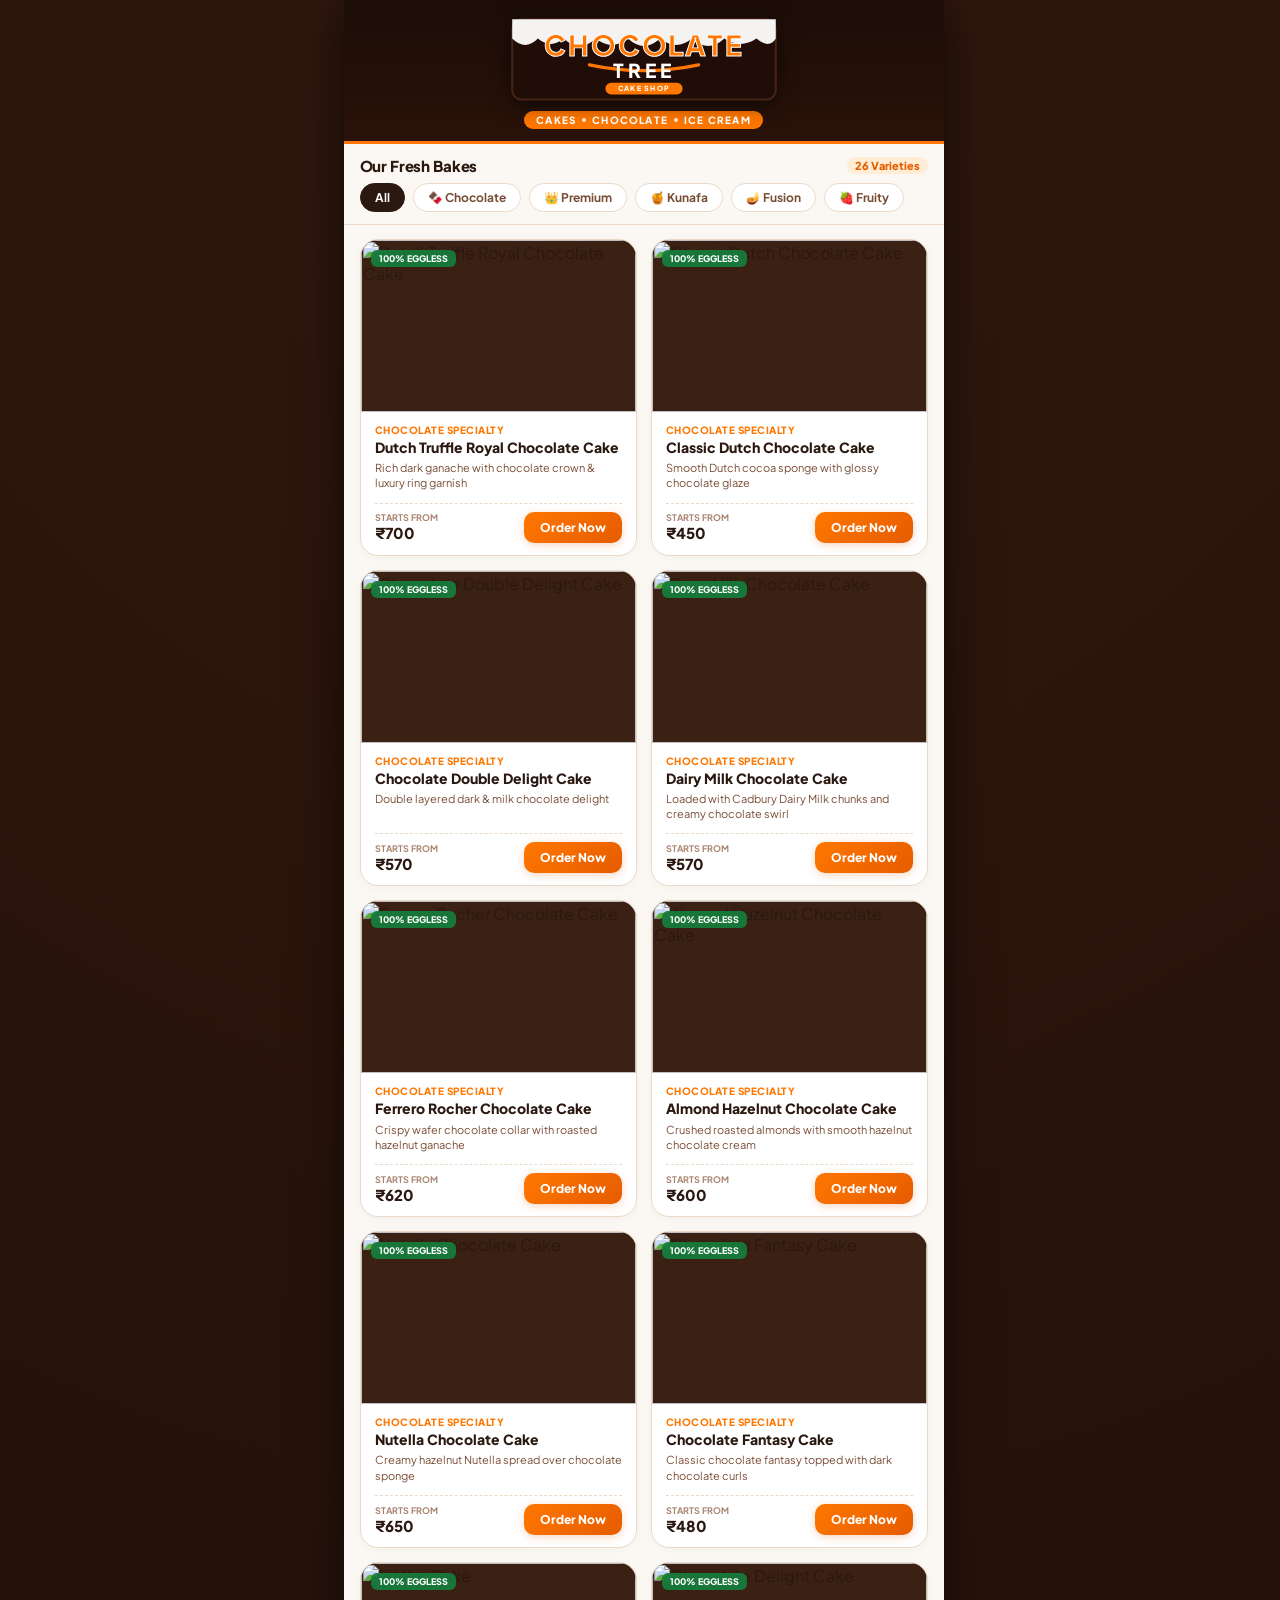
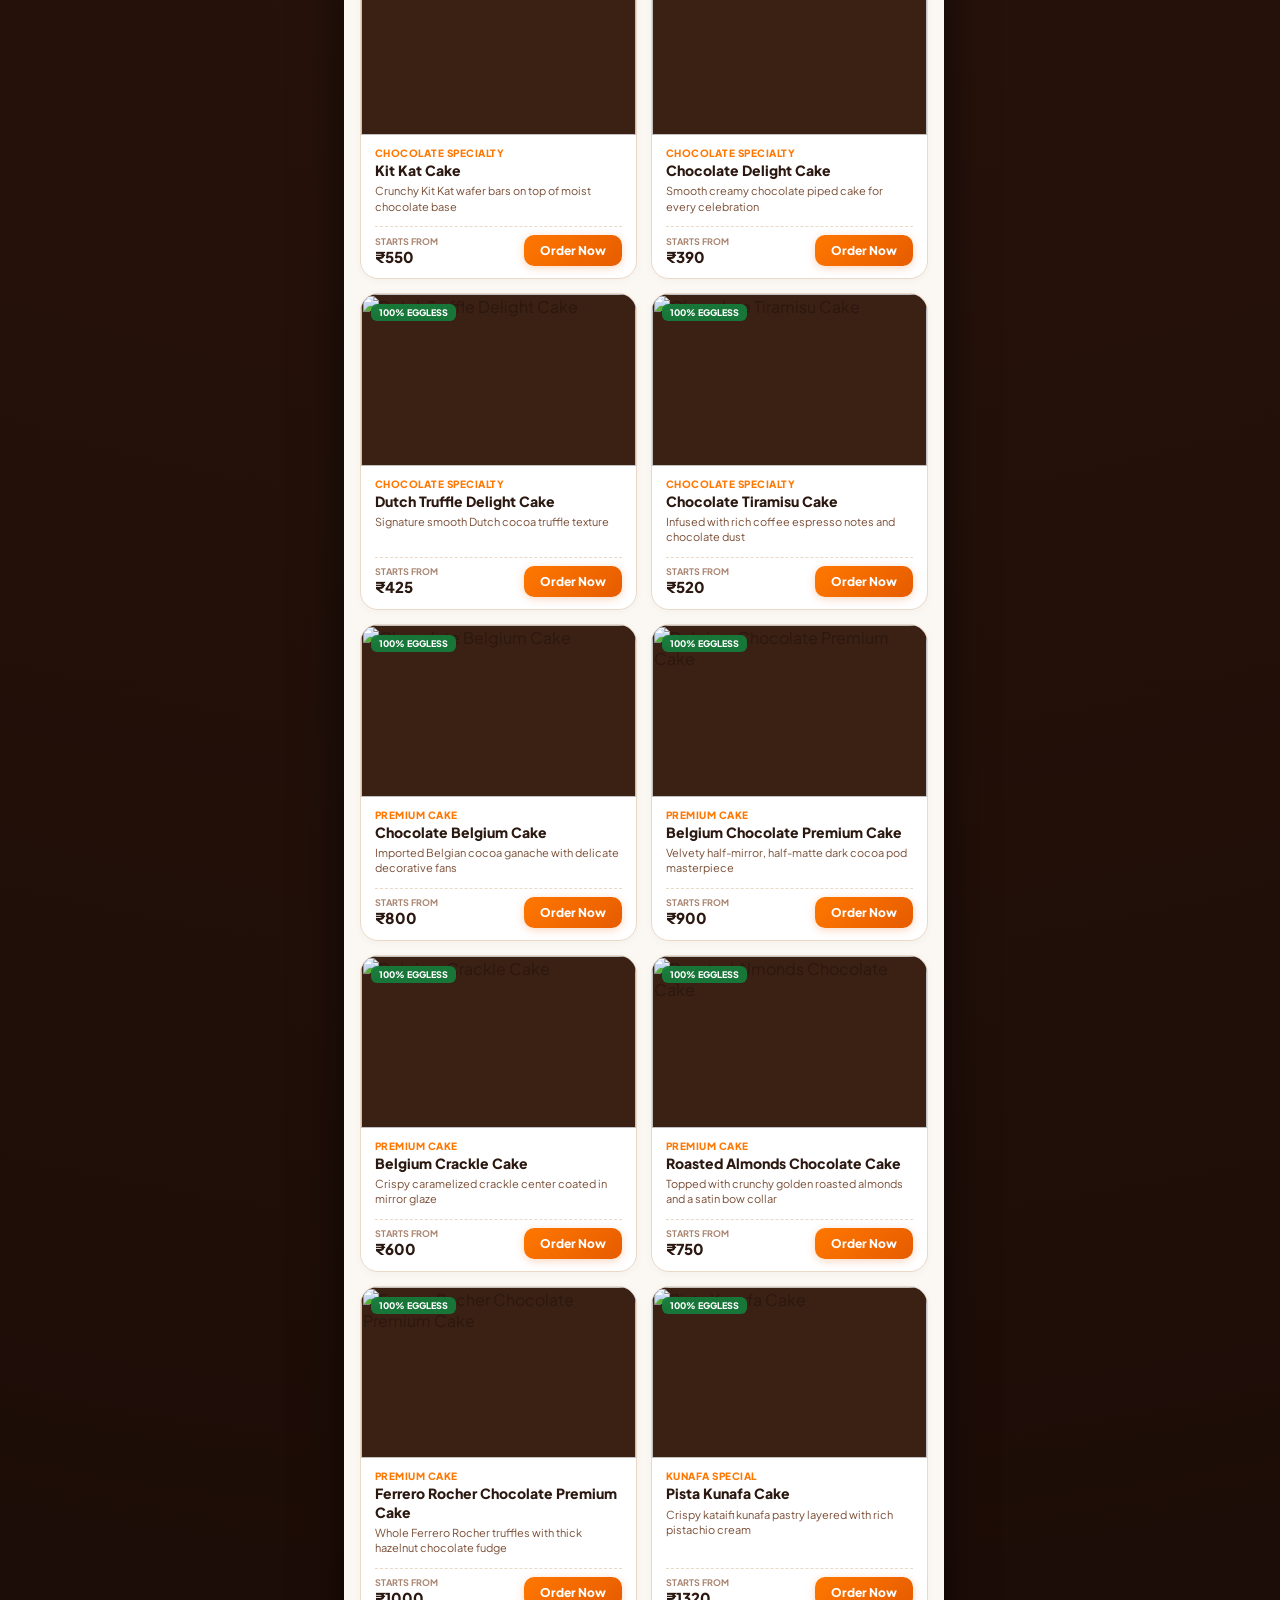
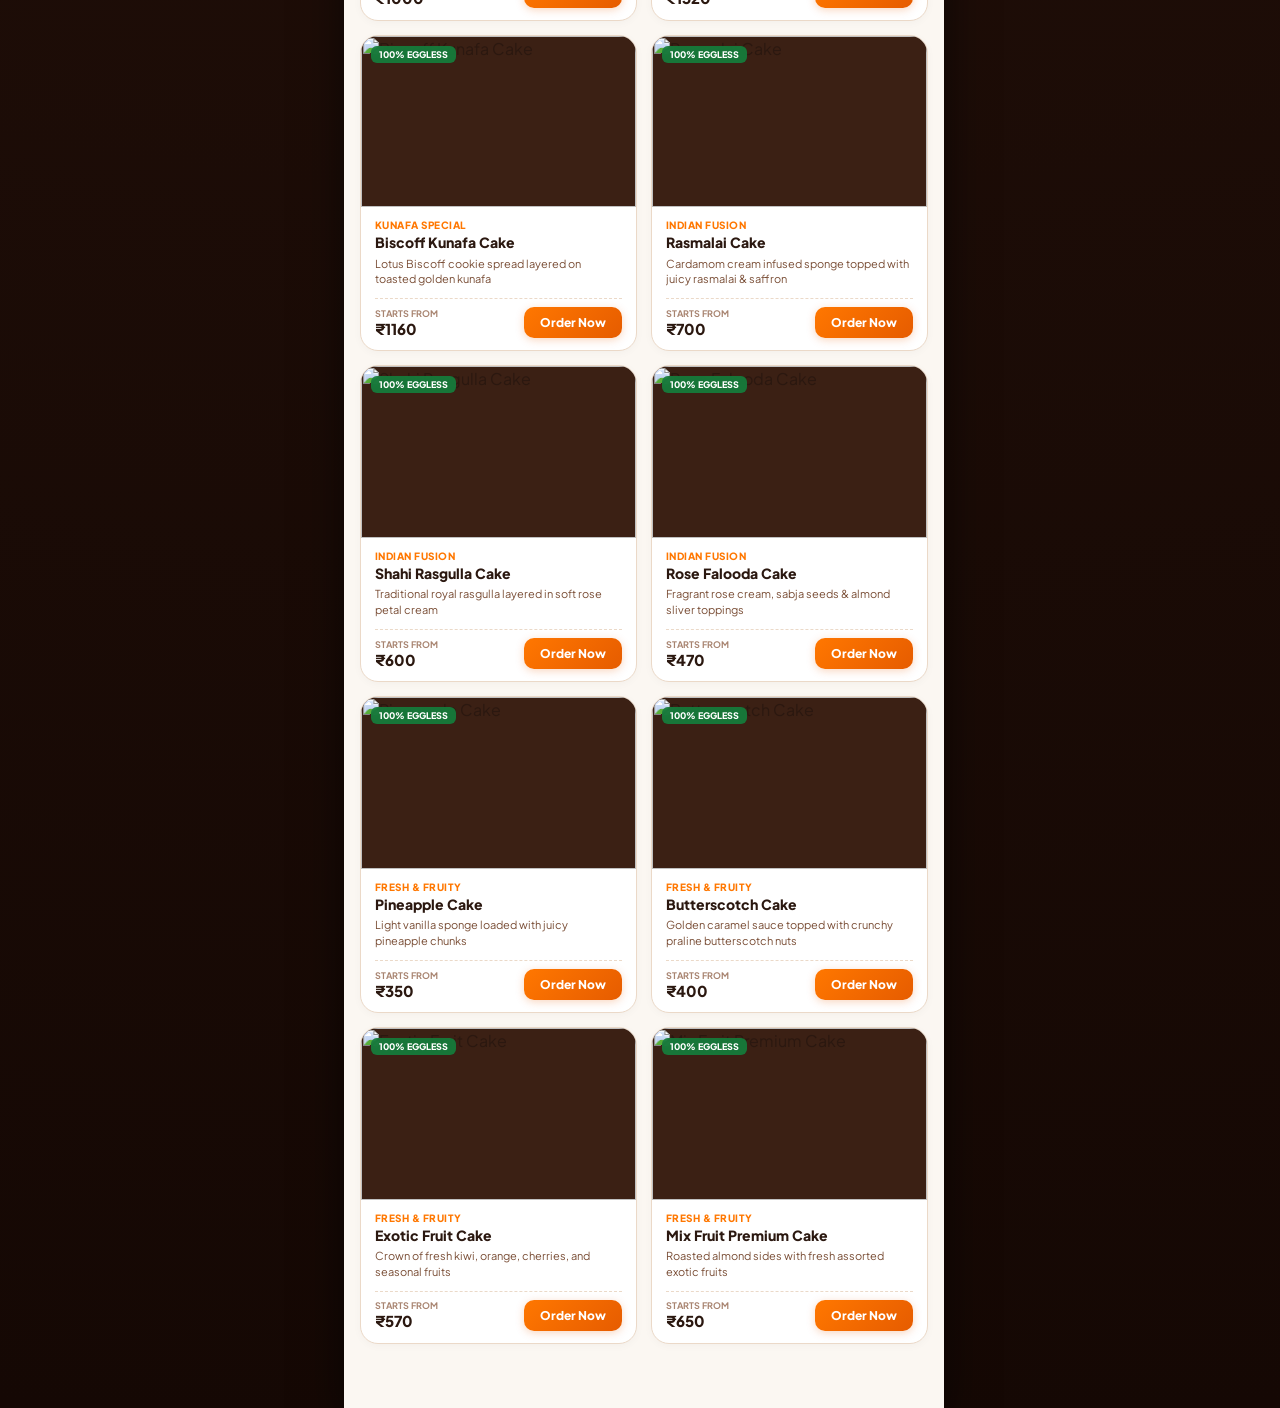
==== commit a48d913a: "Card for cake" ====
--- a/index.html
+++ b/index.html
@@ -1,209 +1,192 @@
-<!DOCTYPE html>
+\<!DOCTYPE html>
 <html lang="en">
-
 <head>
   <meta charset="UTF-8" />
-  <meta name="viewport" content="width=device-width, initial-scale=1.0" />
-  <title>Chocolate Tree Cake Shop - Direct Order & Bill</title>
+  <meta name="viewport" content="width=device-width, initial-scale=1.0, maximum-scale=1.0, user-scalable=no" />
+  <title>Chocolate Tree Cake Shop - Menu & Orders</title>
   <link rel="preconnect" href="https://fonts.googleapis.com">
   <link rel="preconnect" href="https://fonts.gstatic.com" crossorigin>
-  <link href="https://fonts.googleapis.com/css2?family=Plus+Jakarta+Sans:wght@400;500;600;700;800;900&display=swap"
-    rel="stylesheet">
-
+  <link href="https://fonts.googleapis.com/css2?family=Plus+Jakarta+Sans:wght@400;500;600;700;800;900&display=swap" rel="stylesheet">
+  
   <!-- CSS Stylesheet -->
   <link rel="stylesheet" href="css/customer.css">
 
-  <!-- Standalone jsPDF for in-browser invoice download -->
+  <!-- Standalone jsPDF for in-browser invoice generation -->
   <script src="https://cdnjs.cloudflare.com/ajax/libs/jspdf/2.5.1/jspdf.umd.min.js"></script>
 </head>
-
 <body>
 
-  <div class="app-card">
+  <div class="store-app-container">
 
+    <!-- Store Header -->
     <header class="store-header">
       <svg class="shop-logo-svg" viewBox="0 0 420 135" xmlns="http://www.w3.org/2000/svg">
         <rect x="5" y="5" width="410" height="125" rx="14" fill="#200d07" stroke="#482415" stroke-width="3" />
-        <path
-          d="M 5 35 Q 25 55 45 35 Q 65 52 85 35 Q 110 58 135 35 Q 160 55 185 35 Q 210 58 235 35 Q 260 55 285 35 Q 310 58 335 35 Q 360 52 385 35 Q 405 52 415 35 L 415 5 L 5 5 Z"
-          fill="#ffffff" opacity="0.95" />
+        <path d="M 5 35 Q 25 55 45 35 Q 65 52 85 35 Q 110 58 135 35 Q 160 55 185 35 Q 210 58 235 35 Q 260 55 285 35 Q 310 58 335 35 Q 360 52 385 35 Q 405 52 415 35 L 415 5 L 5 5 Z" fill="#ffffff" opacity="0.95" />
         <g text-anchor="middle">
-          <text x="210" y="63" font-family="'Plus Jakarta Sans', sans-serif" font-weight="900" font-size="44"
-            fill="#ff7700" stroke="#ffffff" stroke-width="1.5" letter-spacing="3">CHOCOLATE</text>
+          <text x="210" y="63" font-family="'Plus Jakarta Sans', sans-serif" font-weight="900" font-size="44" fill="#ff7700" stroke="#ffffff" stroke-width="1.5" letter-spacing="3">CHOCOLATE</text>
         </g>
         <g text-anchor="middle">
           <path d="M 125 76 Q 210 94 295 76" fill="none" stroke="#ff7700" stroke-width="5" stroke-linecap="round" />
-          <text x="210" y="96" font-family="'Plus Jakarta Sans', sans-serif" font-weight="900" font-size="30"
-            fill="#ffffff" letter-spacing="6">TREE</text>
+          <text x="210" y="96" font-family="'Plus Jakarta Sans', sans-serif" font-weight="900" font-size="30" fill="#ffffff" letter-spacing="6">TREE</text>
           <rect x="150" y="104" width="120" height="18" rx="9" fill="#ff7700" />
-          <text x="210" y="117" font-family="'Plus Jakarta Sans', sans-serif" font-weight="800" font-size="11"
-            fill="#ffffff" letter-spacing="2">CAKE SHOP</text>
+          <text x="210" y="117" font-family="'Plus Jakarta Sans', sans-serif" font-weight="800" font-size="11" fill="#ffffff" letter-spacing="2">CAKE SHOP</text>
         </g>
       </svg>
-
       <div class="sub-ribbon">
         <span>Cakes</span><span class="dot"></span><span>Chocolate</span><span class="dot"></span><span>Ice Cream</span>
       </div>
     </header>
 
-    <div class="selector-bar">
-      <div class="selector-label">
-        <span>Selected Cake</span>
-        <span id="menuCountBadge">Loading Catalog...</span>
+    <!-- Top Sticky Filter Bar -->
+    <section class="catalog-filter-bar">
+      <div class="catalog-meta">
+        <h2 class="catalog-heading">Our Fresh Bakes</h2>
+        <span class="catalog-badge" id="menuCountBadge">Loading Catalog...</span>
       </div>
-      <select id="cakeSelector" class="cake-dropdown" onchange="onCakeChange(this.value)"></select>
-    </div>
+      <div class="filter-chips-scroll" id="categoryChips">
+        <button class="filter-chip active" onclick="filterCategory('All', this)">All</button>
+        <button class="filter-chip" onclick="filterCategory('Chocolate Specialty', this)">🍫 Chocolate</button>
+        <button class="filter-chip" onclick="filterCategory('Premium Cake', this)">👑 Premium</button>
+        <button class="filter-chip" onclick="filterCategory('Kunafa Special', this)">🍯 Kunafa</button>
+        <button class="filter-chip" onclick="filterCategory('Indian Fusion', this)">🪔 Fusion</button>
+        <button class="filter-chip" onclick="filterCategory('Fresh & Fruity', this)">🍓 Fruity</button>
+      </div>
+    </section>
 
-    <div class="hero-banner">
-      <img id="heroImage"
-        src="https://images.unsplash.com/photo-1578985545062-69928b1d9587?auto=format&fit=crop&w=800&q=80" alt="Cake" />
-      <div class="hero-gradient">
-        <div class="badge-row">
-          <span class="tag-eggless">100% Eggless Option</span>
-          <span class="tag-category" id="heroCategoryTag">Chocolate Specialty</span>
-        </div>
-        <h1 class="hero-title" id="heroTitle">Dutch Truffle Royal Chocolate</h1>
-        <p class="hero-subtitle" id="heroSubtitle">Freshly prepared Belgian chocolate cake</p>
-      </div>
-    </div>
+    <!-- Visual Card Grid -->
+    <main class="cake-cards-grid" id="cakeGridContainer">
+      <!-- Injected dynamically via customer.js -->
+    </main>
 
-    <div class="form-body">
+  </div>
 
-      <!-- 1. Size Selection -->
-      <div>
-        <label class="field-label">1. Choose Size</label>
-        <div class="weight-options-grid" id="weightContainer"></div>
+  <!-- ================= SLIDE-UP CHECKOUT DRAWER ================= -->
+  <div class="drawer-overlay" id="checkoutDrawerOverlay" onclick="closeCheckoutDrawer(event)">
+    <div class="checkout-drawer" id="checkoutDrawer" onclick="event.stopPropagation()">
+      
+      <!-- Drawer Pull Notch -->
+      <div class="drawer-drag-handle">
+        <div class="drag-pill"></div>
       </div>
 
-      <!-- 2. Message on Cake -->
-      <div>
-        <label for="cakeMessage" class="field-label">2. Name / Message on Cake</label>
-        <input type="text" id="cakeMessage" maxlength="42" placeholder="e.g., Happy Birthday Aarav!"
-          class="text-input" />
-        <p class="field-hint">Piped in fresh chocolate lettering</p>
-      </div>
-
-      <!-- 3. Fulfillment Method Toggle -->
-      <div>
-        <label class="field-label">3. Order Fulfillment</label>
-        <div class="segmented-control">
-          <button type="button" class="segment-btn active" id="btnPickup" onclick="setFulfillment('pickup')">
-            🏬 Store Pickup
-          </button>
-          <button type="button" class="segment-btn" id="btnDelivery" onclick="setFulfillment('delivery')">
-            🛵 Home Delivery
-          </button>
+      <!-- Drawer Header / Selected Item Summary -->
+      <div class="drawer-header">
+        <div class="drawer-item-meta">
+          <span class="tag-eggless">100% Eggless</span>
+          <h3 id="drawerCakeTitle" class="drawer-title">Cake Name</h3>
+          <p id="drawerCakeDesc" class="drawer-sub">Cake description...</p>
+        </div>
+        <div class="drawer-thumb-wrap">
+          <img id="drawerCakeImg" src="" alt="Cake Thumbnail" class="drawer-thumb" />
+          <button class="drawer-close-btn" onclick="closeCheckoutDrawer()">✕</button>
         </div>
       </div>
 
-      <!-- Pickup Schedule -->
-      <div id="pickupScheduleBlock" class="grid-2">
-        <div>
-          <label for="pickupDate" class="field-label">Pickup Date</label>
-          <input type="date" id="pickupDate" class="text-input" />
+      <!-- Scrollable Form Body -->
+      <div class="drawer-scroll-body" id="drawerBody">
+        
+        <!-- 1. Size Options -->
+        <div class="form-group">
+          <label class="field-label">1. Select Size / Weight</label>
+          <div class="weight-options-grid" id="drawerWeightContainer"></div>
         </div>
-        <div>
-          <label for="pickupTime" class="field-label">Time Slot</label>
-          <select id="pickupTime" class="select-input">
-            <option value="11 AM - 01 PM">11 AM - 01 PM</option>
-            <option value="01 PM - 03 PM">01 PM - 03 PM</option>
-            <option value="03 PM - 05 PM">03 PM - 05 PM</option>
-            <option value="05 PM - 07 PM" selected>05 PM - 07 PM</option>
-            <option value="07 PM - 09:30 PM">07 PM - 09:30 PM</option>
-          </select>
+
+        <!-- 2. Message on Cake -->
+        <div class="form-group">
+          <label for="cakeMessage" class="field-label">2. Message on Cake</label>
+          <input type="text" id="cakeMessage" maxlength="42" placeholder="e.g., Happy Birthday Aarav!" class="text-input" />
+          <p class="field-hint">Piped in fresh rich chocolate lettering</p>
         </div>
+
+        <!-- 3. Fulfillment Toggle -->
+        <div class="form-group">
+          <label class="field-label">3. Fulfillment Option</label>
+          <div class="segmented-control">
+            <button type="button" class="segment-btn active" id="btnPickup" onclick="setFulfillment('pickup')">
+              🏬 Store Pickup
+            </button>
+            <button type="button" class="segment-btn" id="btnDelivery" onclick="setFulfillment('delivery')">
+              🛵 Home Delivery
+            </button>
+          </div>
+        </div>
+
+        <!-- Store Pickup Scheduling -->
+        <div id="pickupScheduleBlock" class="grid-2">
+          <div>
+            <label for="pickupDate" class="field-label">Pickup Date</label>
+            <input type="date" id="pickupDate" class="text-input" />
+          </div>
+          <div>
+            <label for="pickupTime" class="field-label">Time Slot</label>
+            <select id="pickupTime" class="select-input">
+              <option value="11 AM - 01 PM">11 AM - 01 PM</option>
+              <option value="01 PM - 03 PM">01 PM - 03 PM</option>
+              <option value="03 PM - 05 PM">03 PM - 05 PM</option>
+              <option value="05 PM - 07 PM" selected>05 PM - 07 PM</option>
+              <option value="07 PM - 09:30 PM">07 PM - 09:30 PM</option>
+            </select>
+          </div>
+        </div>
+
+        <!-- Delivery Address Details -->
+        <div id="deliveryAddressBlock" style="display: none; flex-direction: column; gap: 10px;">
+          <div>
+            <label for="deliveryDate" class="field-label">Delivery Date</label>
+            <input type="date" id="deliveryDate" class="text-input" />
+          </div>
+          <div>
+            <label for="deliveryAddress" class="field-label">Delivery Address &amp; Landmark</label>
+            <textarea id="deliveryAddress" rows="2" placeholder="Flat No., Society / Building, Landmark, Area, Pincode" class="text-input" style="resize: none;"></textarea>
+          </div>
+        </div>
+
+        <!-- 4. Customer Name -->
+        <div class="form-group">
+          <label for="customerName" class="field-label">4. Your Full Name</label>
+          <input type="text" id="customerName" placeholder="e.g., Rohit Sharma" class="text-input" />
+        </div>
+
+        <!-- 5. Customer Phone -->
+        <div class="form-group">
+          <label for="customerPhone" class="field-label">5. Mobile Number</label>
+          <div class="phone-box">
+            <span class="phone-code">+91</span>
+            <input type="tel" id="customerPhone" maxlength="10" placeholder="98765 43210" class="text-input" />
+          </div>
+        </div>
+
+        <!-- 6. Payment Selection -->
+        <div class="form-group">
+          <label class="field-label">6. Payment Option</label>
+          <div class="pay-methods">
+            <div class="pay-card active" id="payModeUPI" onclick="setPaymentMode('UPI')">
+              <div class="pay-card-icon">⚡</div>
+              <div class="pay-card-title">Instant UPI</div>
+              <div class="pay-card-desc">GPay • PhonePe • Paytm</div>
+            </div>
+            <div class="pay-card" id="payModeCOD" onclick="setPaymentMode('COD')">
+              <div class="pay-card-icon">💵</div>
+              <div class="pay-card-title">Pay on Delivery</div>
+              <div class="pay-card-desc">Cash or UPI upon receiving</div>
+            </div>
+          </div>
+        </div>
+
       </div>
 
-      <!-- Delivery Address Fields -->
-      <div id="deliveryAddressBlock" style="display: none; flex-direction: column; gap: 10px;">
-        <div>
-          <label for="deliveryDate" class="field-label">Delivery Date</label>
-          <input type="date" id="deliveryDate" class="text-input" />
+      <!-- Drawer Bottom Sticky Action Bar -->
+      <div class="drawer-footer">
+        <div class="drawer-bill-preview">
+          <span class="bill-label">Grand Total</span>
+          <span class="bill-price" id="drawerBillDisplay">₹0</span>
         </div>
-        <div>
-          <label for="deliveryAddress" class="field-label">Full Street Address &amp; Landmark</label>
-          <textarea id="deliveryAddress" rows="2"
-            placeholder="Flat No., Society / Building, Near Landmark, Area, Pincode" class="text-input"
-            style="resize: none;"></textarea>
-        </div>
+        <button class="btn-checkout" type="button" id="submitBtn" onclick="handleOrderPlacement()">
+          <span>⚡ PLACE ORDER VIA UPI</span>
+        </button>
       </div>
 
-      <!-- 4. Customer Name -->
-      <div>
-        <label for="customerName" class="field-label">4. Your Full Name</label>
-        <input type="text" id="customerName" placeholder="e.g., Rohit Sharma" class="text-input" />
-      </div>
-
-      <!-- 5. Customer Phone -->
-      <div>
-        <label for="customerPhone" class="field-label">5. Mobile Number</label>
-        <div class="phone-box">
-          <span class="phone-code">+91</span>
-          <input type="tel" id="customerPhone" maxlength="10" placeholder="98765 43210" class="text-input" />
-        </div>
-      </div>
-
-      <!-- 6. Payment Method Selector -->
-      <div>
-        <label class="field-label">6. Payment Method</label>
-        <div class="pay-methods">
-          <div class="pay-card active" id="payModeUPI" onclick="setPaymentMode('UPI')">
-            <div class="pay-card-icon">⚡</div>
-            <div class="pay-card-title">Instant UPI</div>
-            <div class="pay-card-desc">GPay • PhonePe • Paytm</div>
-          </div>
-          <div class="pay-card" id="payModeCOD" onclick="setPaymentMode('COD')">
-            <div class="pay-card-icon">💵</div>
-            <div class="pay-card-title">Pay on Delivery/Pickup</div>
-            <div class="pay-card-desc">Cash or UPI at Delivery</div>
-          </div>
-        </div>
-      </div>
-
-      <!-- Bill & Submit -->
-      <div class="bill-section">
-        <div class="bill-row">
-          <span class="bill-tag">Total Bill</span>
-          <span class="bill-total" id="billDisplay">₹700</span>
-        </div>
-
-        <button class="btn-main" type="button" id="submitBtn" onclick="handleOrderPlacement()">
-          <span>⚡ PLACE ORDER VIA UPI</span>
-        </button>
-
-        <p class="footer-guarantee">
-          Instant PDF Bill Download • Order Confirmation on WhatsApp
-        </p>
-      </div>
-
-    </div>
-  </div>
-  <!-- UPI Payment Completion Verification Modal -->
-  <div id="upiVerificationModal"
-    style="display: none; position: fixed; inset: 0; background: rgba(0,0,0,0.75); z-index: 100; justify-content: center; align-items: flex-end; padding: 12px;">
-    <div
-      style="width: 100%; max-width: 420px; background: #fff; border-radius: 24px; padding: 24px 20px; display: flex; flex-direction: column; gap: 12px; box-shadow: 0 10px 25px rgba(0,0,0,0.3);">
-      <h3 style="font-size: 18px; font-weight: 900; color: #2b1810; margin: 0;">Payment Verification</h3>
-      <p style="font-size: 12px; color: #64748b; line-height: 1.4; margin: 0;">
-        Did you complete your payment of <b id="modalUpiAmount" style="color: #ff7700;">₹700</b> in your UPI app?
-      </p>
-
-      <div>
-        <label
-          style="font-size: 11px; font-weight: 800; color: #633b26; text-transform: uppercase; margin-bottom: 4px; display: block;">UPI
-          Reference / UTR (Optional)</label>
-        <input type="text" id="upiUtrInput" maxlength="12" placeholder="e.g., 428901234567" class="text-input"
-          style="letter-spacing: 1px;" />
-      </div>
-
-      <button type="button" class="btn-main" onclick="confirmUpiPaymentSuccess()">
-        <span>✅ YES, I HAVE PAID</span>
-      </button>
-
-      <button type="button" onclick="cancelUpiPaymentModal()"
-        style="border: none; background: transparent; color: #94a3b8; font-size: 12px; font-weight: 700; cursor: pointer; padding: 6px;">
-        ❌ Cancelled / Payment Failed
-      </button>
     </div>
   </div>
 
@@ -212,5 +195,4 @@
   <script src="js/data.js"></script>
   <script src="js/customer.js"></script>
 </body>
-
 </html>
--- a/css/customer.css
+++ b/css/customer.css
@@ -3,62 +3,74 @@
   margin: 0;
   padding: 0;
   font-family: 'Plus Jakarta Sans', -apple-system, BlinkMacSystemFont, "Segoe UI", Roboto, sans-serif;
+  -webkit-tap-highlight-color: transparent;
+}
+
+:root {
+  --primary-orange: #ff7700;
+  --primary-orange-dark: #e65c00;
+  --bg-dark: #200d07;
+  --bg-creamy: #fbf7f2;
+  --text-main: #2b1810;
+  --text-muted: #794d35;
+  --border-soft: #ebd9c8;
+  --green-badge: #15803d;
 }
 
 body {
-  background: radial-gradient(circle at top, #3d2117 0%, #1a0c07 100%);
-  color: #2b1810;
+  background: radial-gradient(circle at top, #2f170e 0%, #150804 100%);
+  color: var(--text-main);
+  min-height: 100vh;
   display: flex;
   justify-content: center;
   align-items: flex-start;
+  padding: 0;
+}
+
+.store-app-container {
+  width: 100%;
+  max-width: 600px;
+  background: var(--bg-creamy);
   min-height: 100vh;
-  padding: 12px 10px 40px;
-}
-
-.app-card {
-  width: 100%;
-  max-width: 440px;
-  background: #fffdf9;
-  border-radius: 28px;
-  overflow: hidden;
-  box-shadow: 0 20px 40px -10px rgba(0, 0, 0, 0.5), 0 0 0 1px rgba(255, 255, 255, 0.08);
-  display: flex;
-  flex-direction: column;
-}
-
-/* Store Header */
+  display: flex;
+  flex-direction: column;
+  box-shadow: 0 10px 40px rgba(0,0,0,0.6);
+  padding-bottom: 50px;
+}
+
+/* Header */
 .store-header {
-  background: linear-gradient(180deg, #23120b 0%, #3a1c11 100%);
-  padding: 18px 20px 14px;
-  display: flex;
-  flex-direction: column;
-  align-items: center;
-  border-bottom: 3px solid #ff7700;
+  background: linear-gradient(180deg, #1c0d07 0%, #291209 100%);
+  padding: 16px 20px 12px;
+  display: flex;
+  flex-direction: column;
+  align-items: center;
+  border-bottom: 3px solid var(--primary-orange);
 }
 
 .shop-logo-svg {
   width: 100%;
-  max-width: 290px;
+  max-width: 270px;
   height: auto;
   filter: drop-shadow(0 4px 10px rgba(0,0,0,0.6));
 }
 
 .sub-ribbon {
-  margin-top: 10px;
-  background: #ff7700;
+  margin-top: 8px;
+  background: var(--primary-orange);
   color: #ffffff;
   font-size: 10px;
   font-weight: 800;
-  letter-spacing: 0.14em;
+  letter-spacing: 0.12em;
   text-transform: uppercase;
-  padding: 4px 14px;
+  padding: 3px 12px;
   border-radius: 9999px;
   display: flex;
   align-items: center;
   gap: 6px;
 }
 
-.sub-ribbon span.dot {
+.sub-ribbon .dot {
   width: 4px;
   height: 4px;
   border-radius: 50%;
@@ -66,116 +78,364 @@
   opacity: 0.8;
 }
 
-/* Selector */
-.selector-bar {
-  padding: 14px 18px;
-  background: #fbf5ee;
-  border-bottom: 1px solid #ebdccb;
-  display: flex;
-  flex-direction: column;
-  gap: 6px;
-}
-
-.selector-label {
+/* Sticky Filter & Category Bar */
+.catalog-filter-bar {
+  position: sticky;
+  top: 0;
+  background: rgba(251, 247, 242, 0.96);
+  backdrop-filter: blur(10px);
+  z-index: 20;
+  padding: 12px 16px 8px;
+  border-bottom: 1px solid var(--border-soft);
+  display: flex;
+  flex-direction: column;
+  gap: 8px;
+}
+
+.catalog-meta {
+  display: flex;
+  justify-content: space-between;
+  align-items: center;
+}
+
+.catalog-heading {
+  font-size: 15px;
+  font-weight: 900;
+  color: var(--text-main);
+  letter-spacing: -0.01em;
+}
+
+.catalog-badge {
   font-size: 11px;
   font-weight: 800;
-  text-transform: uppercase;
-  letter-spacing: 0.06em;
-  color: #794d35;
-  display: flex;
-  justify-content: space-between;
-}
-
-.cake-dropdown {
+  color: var(--primary-orange-dark);
+  background: #ffedd5;
+  padding: 2px 8px;
+  border-radius: 999px;
+}
+
+.filter-chips-scroll {
+  display: flex;
+  gap: 8px;
+  overflow-x: auto;
+  padding-bottom: 4px;
+  scrollbar-width: none;
+}
+.filter-chips-scroll::-webkit-scrollbar { display: none; }
+
+.filter-chip {
+  border: 1px solid var(--border-soft);
+  background: #ffffff;
+  padding: 6px 14px;
+  border-radius: 999px;
+  font-size: 12px;
+  font-weight: 700;
+  color: var(--text-muted);
+  cursor: pointer;
+  white-space: nowrap;
+  transition: all 0.2s;
+}
+
+.filter-chip.active {
+  background: var(--text-main);
+  color: #ffffff;
+  border-color: var(--text-main);
+}
+
+/* Card Grid */
+.cake-cards-grid {
+  display: grid;
+  grid-template-columns: 1fr;
+  gap: 14px;
+  padding: 14px 16px;
+}
+
+@media (min-width: 480px) {
+  .cake-cards-grid {
+    grid-template-columns: repeat(2, 1fr);
+  }
+}
+
+.cake-card {
+  background: #ffffff;
+  border: 1.5px solid var(--border-soft);
+  border-radius: 18px;
+  overflow: hidden;
+  display: flex;
+  flex-direction: column;
+  box-shadow: 0 2px 8px rgba(0,0,0,0.03);
+  transition: transform 0.15s ease, box-shadow 0.15s ease;
+}
+
+.cake-card:hover {
+  transform: translateY(-2px);
+  box-shadow: 0 6px 16px rgba(0,0,0,0.06);
+}
+
+.cake-card.sold-out {
+  opacity: 0.65;
+  background: #fafafa;
+}
+
+.card-img-wrap {
+  position: relative;
   width: 100%;
-  padding: 12px 14px;
-  border: 2px solid #e0cdbb;
-  background: #ffffff;
-  color: #2b1810;
-  font-size: 14px;
-  font-weight: 700;
-  border-radius: 14px;
-  outline: none;
-  cursor: pointer;
-}
-
-/* Hero Banner */
-.hero-banner {
-  position: relative;
-  height: 220px;
-  background-color: #3b2014;
+  aspect-ratio: 16 / 10;
+  background: #3b2014;
   overflow: hidden;
 }
 
-.hero-banner img {
+.card-img-wrap img {
   width: 100%;
   height: 100%;
   object-fit: cover;
-  transition: filter 0.3s ease;
-}
-
-.hero-gradient {
+  transition: transform 0.3s ease;
+}
+
+.cake-card:hover .card-img-wrap img {
+  transform: scale(1.04);
+}
+
+.card-pill-tag {
   position: absolute;
-  inset: 0;
-  background: linear-gradient(180deg, rgba(0,0,0,0) 25%, rgba(30,13,7,0.92) 100%);
-  display: flex;
-  flex-direction: column;
-  justify-content: flex-end;
-  padding: 16px 20px;
+  top: 10px;
+  left: 10px;
+  background: rgba(21, 128, 61, 0.9);
+  backdrop-filter: blur(4px);
   color: #ffffff;
-}
-
-.badge-row {
-  display: flex;
-  gap: 6px;
-  margin-bottom: 6px;
-}
-
-.tag-eggless {
-  background: #15803d;
-  color: #ffffff;
-  font-size: 10px;
-  font-weight: 800;
+  font-size: 9px;
+  font-weight: 800;
+  text-transform: uppercase;
   padding: 3px 8px;
   border-radius: 6px;
-  text-transform: uppercase;
-}
-
-.tag-category {
-  background: #ff7700;
-  color: #ffffff;
-  font-size: 10px;
-  font-weight: 800;
+}
+
+.card-sold-banner {
+  position: absolute;
+  top: 10px;
+  right: 10px;
+  background: rgba(220, 38, 38, 0.92);
+  color: #fff;
+  font-size: 9px;
+  font-weight: 900;
   padding: 3px 8px;
   border-radius: 6px;
+  letter-spacing: 0.04em;
+}
+
+.card-content {
+  padding: 12px 14px;
+  display: flex;
+  flex-direction: column;
+  flex: 1;
+  justify-content: space-between;
+}
+
+.card-category {
+  font-size: 10px;
+  font-weight: 800;
   text-transform: uppercase;
-}
-
-.hero-title {
-  font-size: 20px;
-  font-weight: 800;
+  letter-spacing: 0.05em;
+  color: var(--primary-orange);
+}
+
+.card-title {
+  font-size: 14px;
+  font-weight: 800;
+  color: var(--text-main);
+  line-height: 1.3;
+  margin: 2px 0 4px;
+}
+
+.card-desc {
+  font-size: 11px;
+  color: #794d35;
+  line-height: 1.4;
+  display: -webkit-box;
+  -webkit-line-clamp: 2;
+  -webkit-box-orient: vertical;
+  overflow: hidden;
+}
+
+.card-footer {
+  margin-top: 12px;
+  display: flex;
+  justify-content: space-between;
+  align-items: center;
+  padding-top: 8px;
+  border-top: 1px dashed var(--border-soft);
+}
+
+.card-price-info {
+  display: flex;
+  flex-direction: column;
+}
+
+.card-price-label {
+  font-size: 9px;
+  font-weight: 700;
+  text-transform: uppercase;
+  color: #a88470;
+}
+
+.card-price-value {
+  font-size: 15px;
+  font-weight: 900;
+  color: var(--text-main);
+}
+
+.btn-card-order {
+  background: linear-gradient(135deg, var(--primary-orange) 0%, var(--primary-orange-dark) 100%);
+  color: #ffffff;
+  border: none;
+  padding: 8px 16px;
+  border-radius: 10px;
+  font-size: 12px;
+  font-weight: 800;
+  cursor: pointer;
+  transition: transform 0.1s ease;
+  box-shadow: 0 2px 8px rgba(230, 92, 0, 0.25);
+}
+
+.btn-card-order:active { transform: scale(0.95); }
+
+.btn-card-order.disabled {
+  background: #cbd5e1;
+  color: #64748b;
+  box-shadow: none;
+  cursor: not-allowed;
+}
+
+/* ================= SLIDE-UP DRAWER ================= */
+.drawer-overlay {
+  position: fixed;
+  inset: 0;
+  background: rgba(0, 0, 0, 0.65);
+  backdrop-filter: blur(4px);
+  z-index: 100;
+  opacity: 0;
+  pointer-events: none;
+  transition: opacity 0.25s ease;
+  display: flex;
+  justify-content: center;
+  align-items: flex-end;
+}
+
+.drawer-overlay.open {
+  opacity: 1;
+  pointer-events: auto;
+}
+
+.checkout-drawer {
+  width: 100%;
+  max-width: 520px;
+  max-height: 90vh;
+  background: #fffdf9;
+  border-radius: 26px 26px 0 0;
+  box-shadow: 0 -10px 40px rgba(0,0,0,0.4);
+  display: flex;
+  flex-direction: column;
+  transform: translateY(100%);
+  transition: transform 0.3s cubic-bezier(0.16, 1, 0.3, 1);
+  overflow: hidden;
+}
+
+.drawer-overlay.open .checkout-drawer {
+  transform: translateY(0);
+}
+
+.drawer-drag-handle {
+  width: 100%;
+  padding: 8px 0 4px;
+  display: flex;
+  justify-content: center;
+  cursor: grab;
+}
+
+.drag-pill {
+  width: 36px;
+  height: 4px;
+  background: #cbd5e1;
+  border-radius: 999px;
+}
+
+.drawer-header {
+  padding: 10px 18px 14px;
+  border-bottom: 1px solid var(--border-soft);
+  display: flex;
+  justify-content: space-between;
+  align-items: flex-start;
+  gap: 12px;
+}
+
+.tag-eggless {
+  background: var(--green-badge);
+  color: #fff;
+  font-size: 9px;
+  font-weight: 800;
+  padding: 2px 6px;
+  border-radius: 4px;
+  text-transform: uppercase;
+}
+
+.drawer-title {
+  font-size: 16px;
+  font-weight: 900;
+  color: var(--text-main);
+  margin-top: 4px;
   line-height: 1.2;
 }
 
-.hero-subtitle {
+.drawer-sub {
+  font-size: 11px;
+  color: #8c6a54;
+  margin-top: 2px;
+}
+
+.drawer-thumb-wrap {
+  display: flex;
+  align-items: center;
+  gap: 8px;
+}
+
+.drawer-thumb {
+  width: 56px;
+  height: 56px;
+  border-radius: 12px;
+  object-fit: cover;
+  border: 1.5px solid var(--border-soft);
+}
+
+.drawer-close-btn {
+  background: #f1f5f9;
+  border: none;
+  width: 28px;
+  height: 28px;
+  border-radius: 50%;
   font-size: 12px;
-  color: #fed7aa;
-  margin-top: 3px;
-}
-
-/* Form */
-.form-body {
-  padding: 20px;
-  display: flex;
-  flex-direction: column;
-  gap: 16px;
+  font-weight: 800;
+  color: #475569;
+  cursor: pointer;
+  display: flex;
+  align-items: center;
+  justify-content: center;
+}
+
+/* Scrollable Form Body */
+.drawer-scroll-body {
+  padding: 16px 18px;
+  overflow-y: auto;
+  display: flex;
+  flex-direction: column;
+  gap: 14px;
+  -webkit-overflow-scrolling: touch;
 }
 
 .field-label {
   font-size: 11px;
   font-weight: 800;
   text-transform: uppercase;
-  letter-spacing: 0.06em;
+  letter-spacing: 0.05em;
   color: #633b26;
   margin-bottom: 6px;
   display: block;
@@ -188,102 +448,91 @@
 }
 
 .size-btn {
-  border: 2px solid #ebd9c8;
-  background: #ffffff;
-  border-radius: 14px;
-  padding: 10px 4px;
+  border: 2px solid var(--border-soft);
+  background: #ffffff;
+  border-radius: 12px;
+  padding: 8px 4px;
   text-align: center;
   cursor: pointer;
   transition: all 0.2s ease;
 }
 
 .size-btn.active {
-  border-color: #ff7700;
+  border-color: var(--primary-orange);
   background: #fff8f0;
-  box-shadow: 0 4px 12px rgba(255, 119, 0, 0.18);
 }
 
 .size-btn.disabled {
   opacity: 0.4;
   pointer-events: none;
-  background: #f1f1f1;
-}
-
-.size-name { font-size: 13px; font-weight: 800; }
-.size-approx { font-size: 9px; font-weight: 600; color: #926f5b; margin-top: 1px; }
-.size-price { font-size: 13px; font-weight: 800; margin-top: 4px; }
-.size-btn.active .size-name { color: #ff7700; }
+  background: #f1f5f9;
+}
+
+.size-name { font-size: 12px; font-weight: 800; }
+.size-approx { font-size: 9px; font-weight: 600; color: #926f5b; }
+.size-price { font-size: 12px; font-weight: 800; margin-top: 2px; }
+.size-btn.active .size-name { color: var(--primary-orange); }
 .size-btn.active .size-price { color: #9a3412; }
 
 .text-input, .select-input {
   width: 100%;
-  padding: 11px 14px;
-  border: 1.5px solid #ebd9c8;
-  background: #ffffff;
-  border-radius: 12px;
+  padding: 10px 12px;
+  border: 1.5px solid var(--border-soft);
+  background: #ffffff;
+  border-radius: 10px;
   font-size: 13px;
   font-weight: 600;
-  color: #2b1810;
+  color: var(--text-main);
   outline: none;
 }
 
-.text-input:focus, .select-input:focus {
-  border-color: #ff7700;
-}
-
-.field-hint {
-  font-size: 11px;
-  color: #8c6a54;
-  margin-top: 4px;
-}
+.text-input:focus, .select-input:focus { border-color: var(--primary-orange); }
+.field-hint { font-size: 10px; color: #8c6a54; margin-top: 3px; }
 
 .grid-2 {
   display: grid;
   grid-template-columns: 1fr 1fr;
-  gap: 10px;
+  gap: 8px;
 }
 
 .phone-box { position: relative; }
 .phone-code {
   position: absolute;
-  left: 14px;
+  left: 12px;
   top: 50%;
   transform: translateY(-50%);
-  font-size: 13px;
+  font-size: 12px;
   font-weight: 800;
   color: #8c6a54;
 }
-.phone-box input { padding-left: 48px; }
-
-/* Switcher Pills */
+.phone-box input { padding-left: 42px; }
+
 .segmented-control {
   display: grid;
   grid-template-columns: 1fr 1fr;
-  gap: 6px;
+  gap: 4px;
   background: #ebdccb;
-  padding: 4px;
-  border-radius: 14px;
+  padding: 3px;
+  border-radius: 12px;
 }
 
 .segment-btn {
   border: none;
   background: transparent;
-  padding: 9px 6px;
-  font-size: 12px;
+  padding: 8px 6px;
+  font-size: 11px;
   font-weight: 800;
   color: #5d3928;
-  border-radius: 10px;
+  border-radius: 8px;
   cursor: pointer;
-  transition: all 0.2s;
 }
 
 .segment-btn.active {
   background: #ffffff;
-  color: #ff7700;
-  box-shadow: 0 2px 6px rgba(0,0,0,0.1);
-}
-
-/* Payment Cards */
+  color: var(--primary-orange);
+  box-shadow: 0 2px 4px rgba(0,0,0,0.08);
+}
+
 .pay-methods {
   display: grid;
   grid-template-columns: 1fr 1fr;
@@ -291,67 +540,71 @@
 }
 
 .pay-card {
-  border: 2px solid #ebd9c8;
-  background: #ffffff;
-  border-radius: 14px;
-  padding: 10px 8px;
+  border: 1.5px solid var(--border-soft);
+  background: #ffffff;
+  border-radius: 12px;
+  padding: 8px 6px;
   text-align: center;
   cursor: pointer;
   display: flex;
   flex-direction: column;
   align-items: center;
-  gap: 3px;
+  gap: 2px;
 }
 
 .pay-card.active {
-  border-color: #ff7700;
+  border-color: var(--primary-orange);
   background: #fff8f0;
 }
 
-.pay-card-icon { font-size: 17px; }
-.pay-card-title { font-size: 12px; font-weight: 800; color: #2b1810; }
-.pay-card-desc { font-size: 9px; color: #8c6a54; font-weight: 600; }
-
-/* Total & Action */
-.bill-section {
-  padding-top: 14px;
-  border-top: 2px dashed #eedecf;
-}
-
-.bill-row {
-  display: flex;
+.pay-card-icon { font-size: 16px; }
+.pay-card-title { font-size: 11px; font-weight: 800; color: #2b1810; }
+.pay-card-desc { font-size: 8px; color: #8c6a54; font-weight: 600; }
+
+/* Sticky Drawer Footer */
+.drawer-footer {
+  padding: 12px 18px;
+  background: #ffffff;
+  border-top: 1px solid var(--border-soft);
+  display: flex;
+  align-items: center;
   justify-content: space-between;
-  align-items: baseline;
-  margin-bottom: 12px;
-}
-
-.bill-tag { font-size: 12px; font-weight: 700; color: #794d35; text-transform: uppercase; }
-.bill-total { font-size: 28px; font-weight: 900; color: #2b1810; }
-
-.btn-main {
-  width: 100%;
-  background: linear-gradient(135deg, #ff7700 0%, #e65c00 100%);
+  gap: 12px;
+}
+
+.drawer-bill-preview {
+  display: flex;
+  flex-direction: column;
+}
+
+.bill-label {
+  font-size: 9px;
+  font-weight: 800;
+  text-transform: uppercase;
+  color: #8c6a54;
+}
+
+.bill-price {
+  font-size: 20px;
+  font-weight: 900;
+  color: var(--text-main);
+}
+
+.btn-checkout {
+  flex: 1;
+  background: linear-gradient(135deg, var(--primary-orange) 0%, var(--primary-orange-dark) 100%);
   color: #ffffff;
   border: none;
-  padding: 15px;
-  border-radius: 14px;
-  font-size: 15px;
+  padding: 13px 14px;
+  border-radius: 12px;
+  font-size: 13px;
   font-weight: 900;
   cursor: pointer;
   display: flex;
   align-items: center;
   justify-content: center;
-  gap: 8px;
-  box-shadow: 0 6px 18px rgba(230, 92, 0, 0.35);
-  transition: transform 0.1s ease;
-}
-
-.btn-main:active { transform: scale(0.98); }
-
-.footer-guarantee {
-  text-align: center;
-  font-size: 10px;
-  font-weight: 600;
-  color: #926f5b;
-  margin-top: 10px;
-}+  gap: 6px;
+  box-shadow: 0 4px 14px rgba(230, 92, 0, 0.3);
+}
+
+.btn-checkout:active { transform: scale(0.98); }
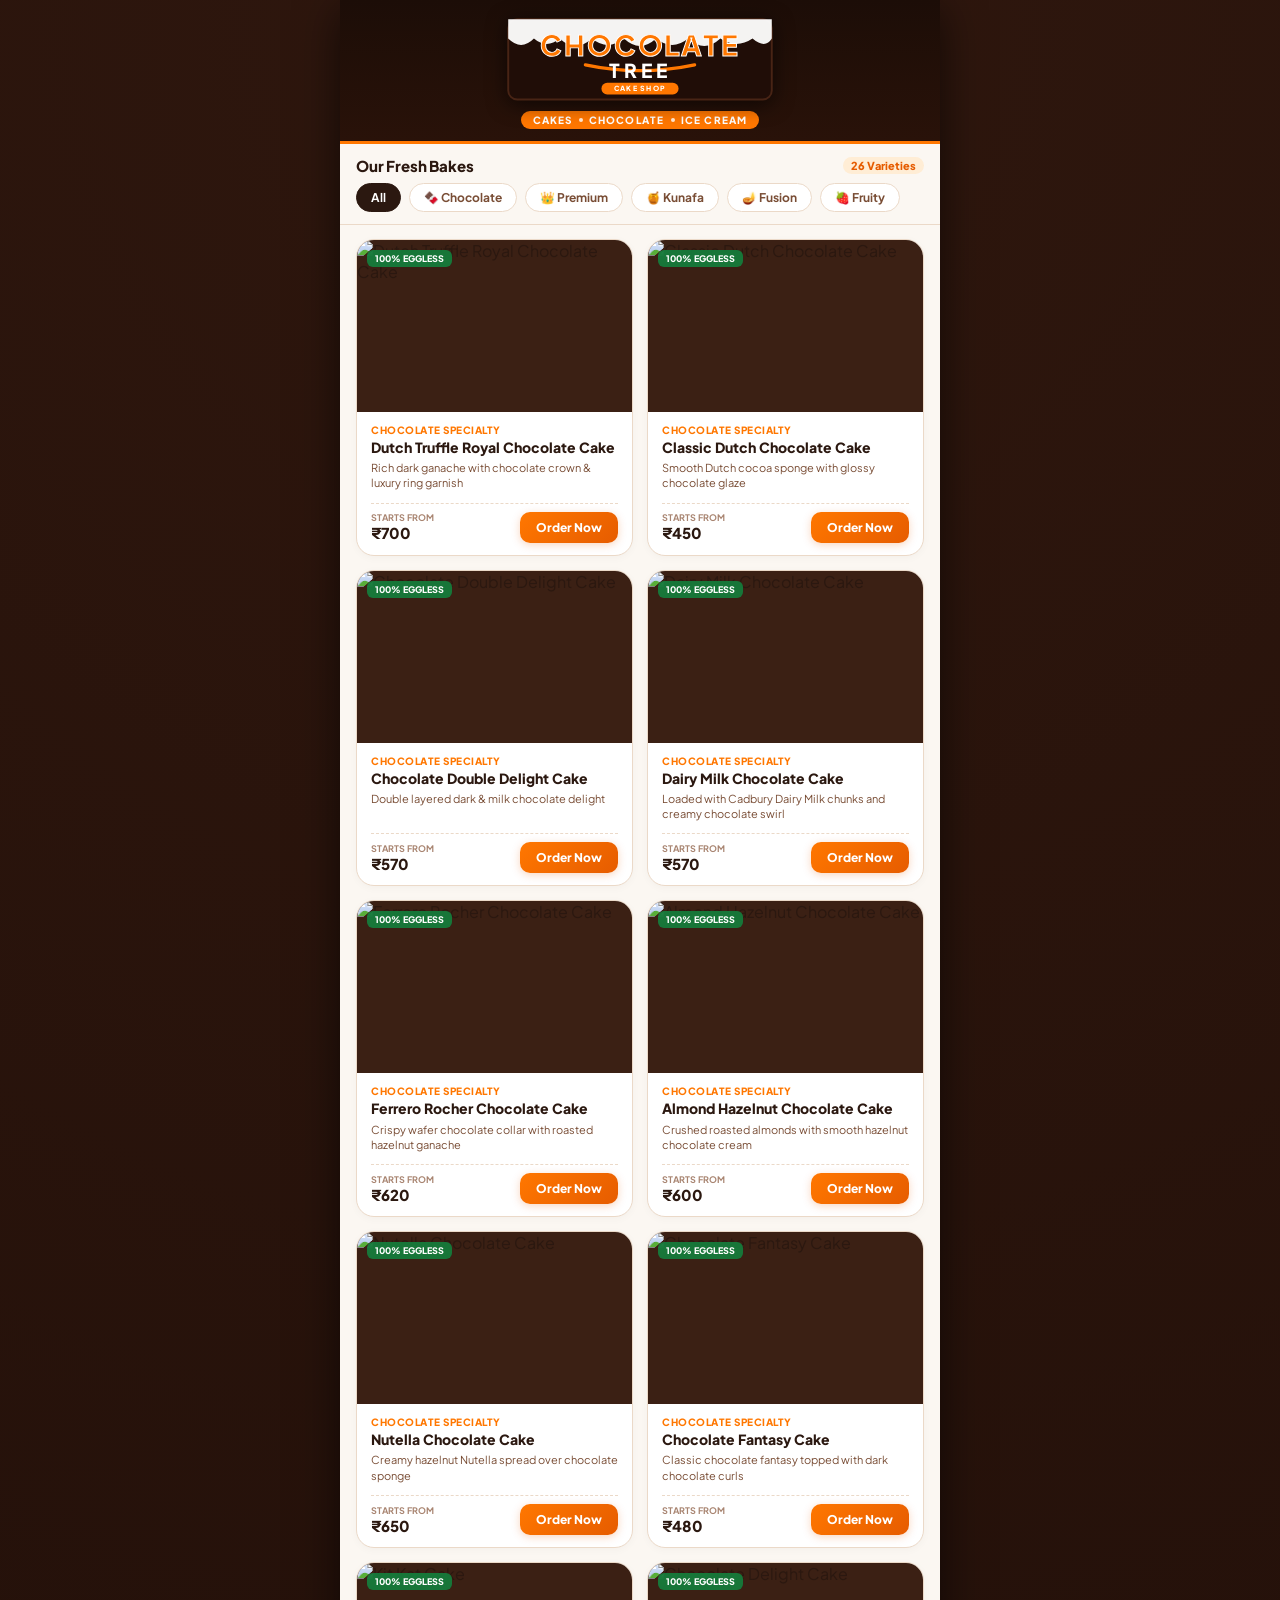
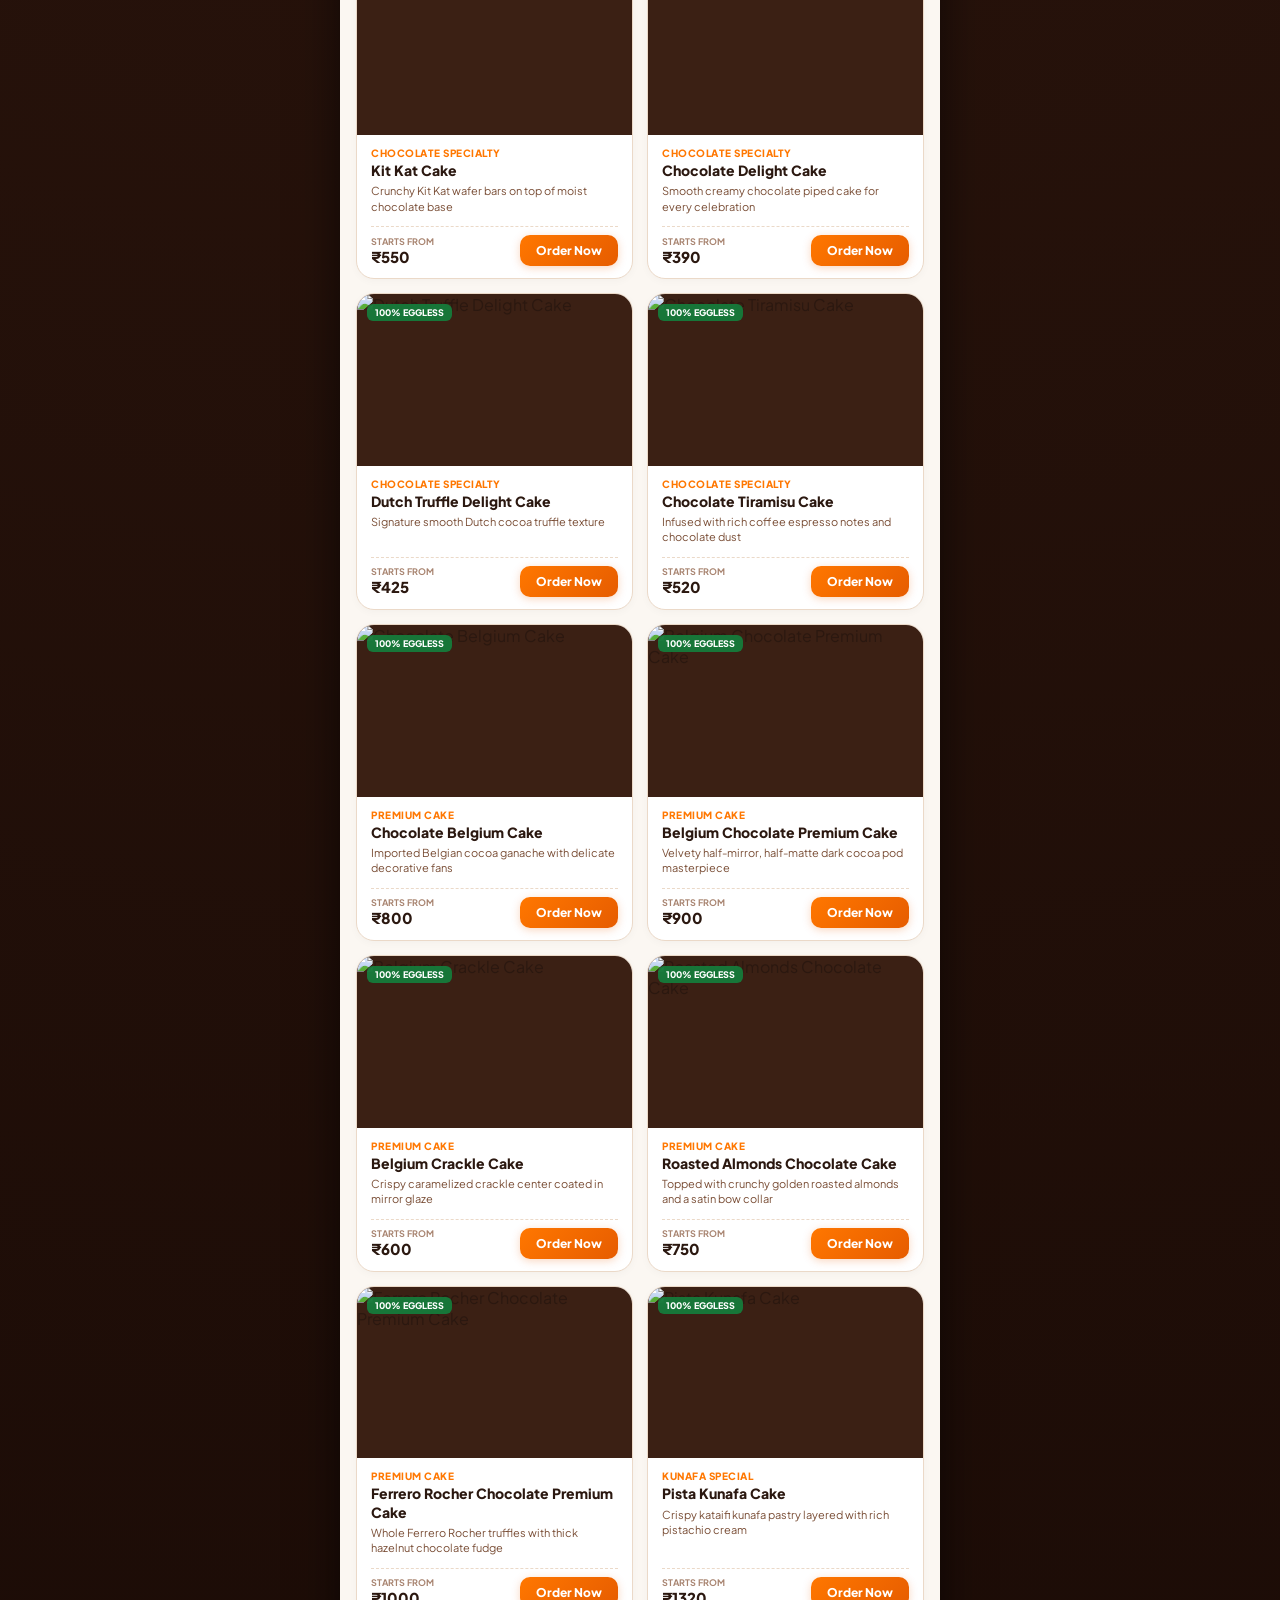
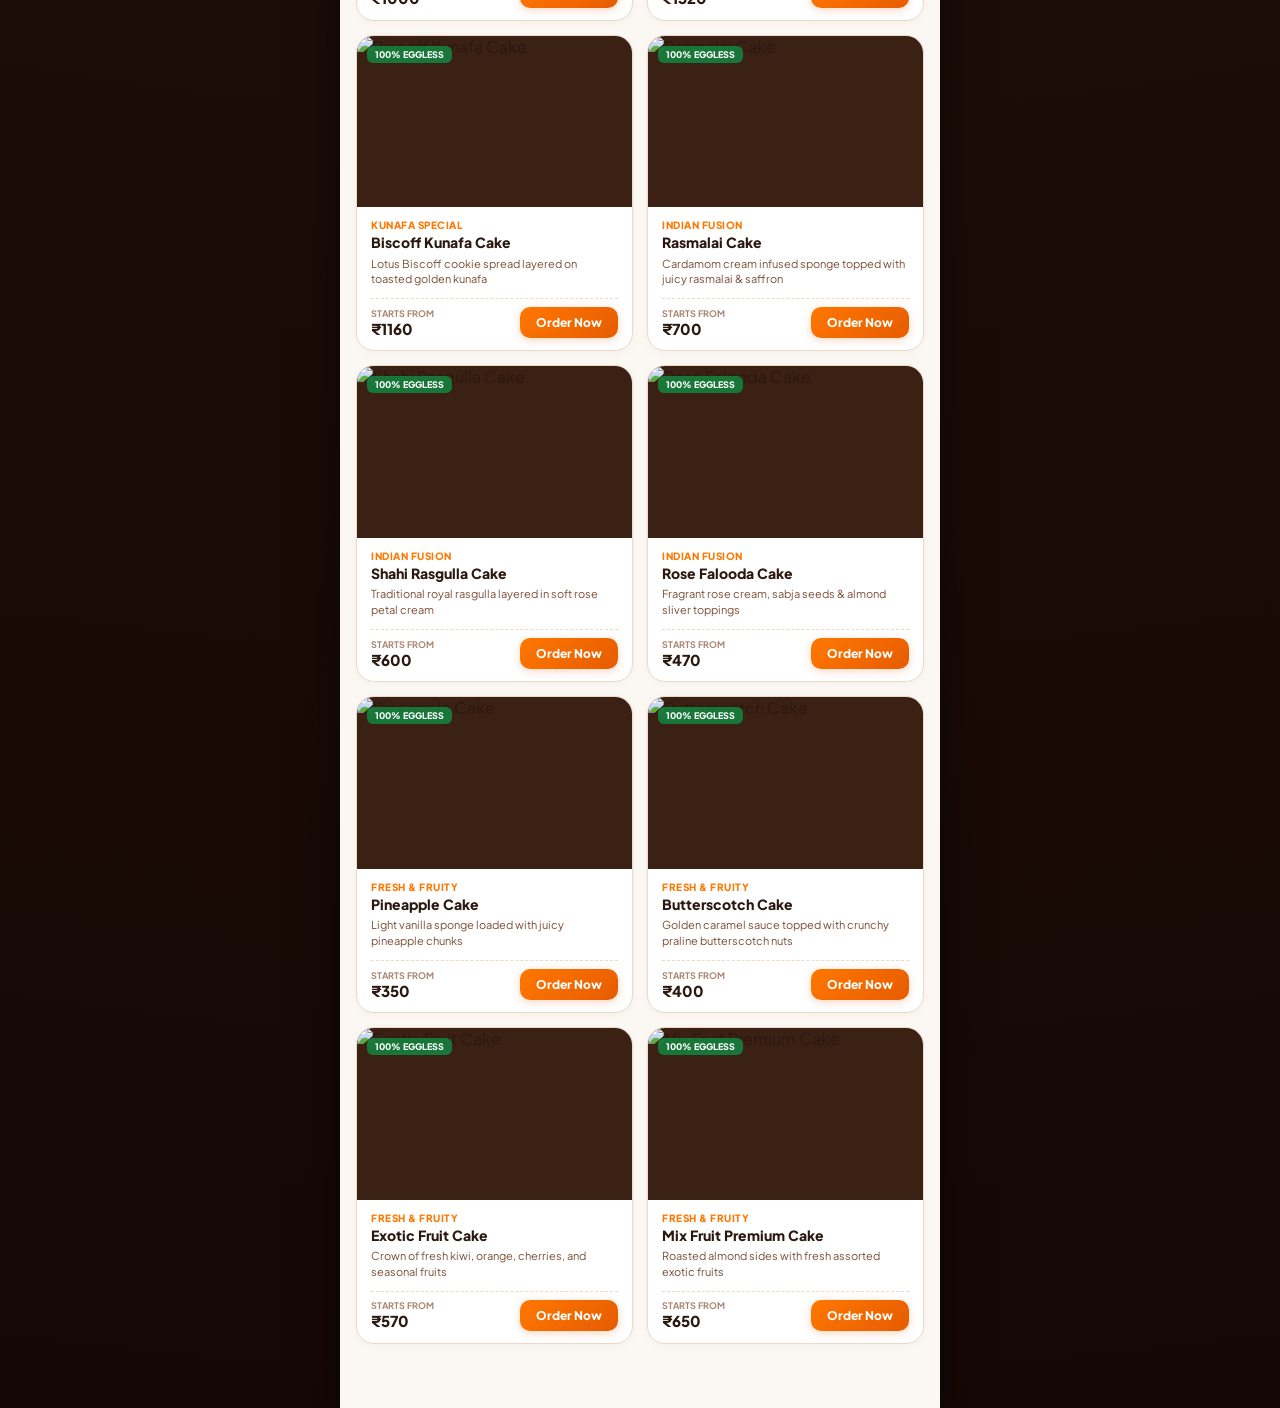
==== commit c5f2659d: "paymnet restructure" ====
--- a/index.html
+++ b/index.html
@@ -1,4 +1,4 @@
-\<!DOCTYPE html>
+<!DOCTYPE html>
 <html lang="en">
 <head>
   <meta charset="UTF-8" />
@@ -190,6 +190,10 @@
     </div>
   </div>
 
+  <!-- ================= ORDER CONFIRMATION SCREEN (filled by customer.js) ================= -->
+  <div class="order-screen" id="orderScreen"></div>
+  <button class="my-order-btn" id="myOrderBtn" type="button" onclick="openOrderScreen()">🧾 My order</button>
+
   <!-- Scripts in dependency order -->
   <script src="js/config.js"></script>
   <script src="js/data.js"></script>
--- a/css/customer.css
+++ b/css/customer.css
@@ -607,4 +607,151 @@
   box-shadow: 0 4px 14px rgba(230, 92, 0, 0.3);
 }
 
-.btn-checkout:active { transform: scale(0.98); }+.btn-checkout:active { transform: scale(0.98); }
+
+/* ================= ORDER CONFIRMATION SCREEN ================= */
+.my-order-btn {
+  position: fixed;
+  right: 14px;
+  bottom: 14px;
+  z-index: 30;
+  display: none;
+  background: var(--text-main);
+  color: #ffffff;
+  border: none;
+  border-radius: 999px;
+  padding: 11px 16px;
+  font-size: 12px;
+  font-weight: 800;
+  cursor: pointer;
+  box-shadow: 0 6px 18px rgba(0, 0, 0, 0.35);
+}
+.my-order-btn.show { display: block; }
+
+.order-screen {
+  position: fixed;
+  inset: 0;
+  z-index: 120;
+  display: none;
+  justify-content: center;
+  align-items: flex-start;
+  overflow-y: auto;
+  background: rgba(0, 0, 0, 0.65);
+  backdrop-filter: blur(4px);
+}
+.order-screen.open { display: flex; }
+
+.order-sheet {
+  width: 100%;
+  max-width: 520px;
+  min-height: 100vh;
+  background: #fffdf9;
+  padding: 18px 18px 36px;
+  display: flex;
+  flex-direction: column;
+  gap: 16px;
+}
+
+.os-top { display: flex; justify-content: space-between; align-items: center; }
+.os-id-label { font-size: 10px; font-weight: 700; color: #8c6a54; }
+.os-id { font-size: 18px; font-weight: 900; color: var(--text-main); letter-spacing: 0.02em; }
+
+.os-hero { border-radius: 16px; padding: 14px 16px; border: 1.5px solid; }
+.os-hero-title { font-size: 16px; font-weight: 900; line-height: 1.25; }
+.os-hero-text { font-size: 12px; font-weight: 600; margin-top: 4px; line-height: 1.45; }
+.os-hero.wait { background: #fef3c7; border-color: #fcd34d; color: #78350f; }
+.os-hero.verify { background: #dbeafe; border-color: #93c5fd; color: #1e3a8a; }
+.os-hero.ok { background: #dcfce7; border-color: #86efac; color: #14532d; }
+.os-hero.warn { background: #fee2e2; border-color: #fca5a5; color: #7f1d1d; }
+
+.track { list-style: none; display: flex; flex-direction: column; padding-left: 4px; }
+.track-step {
+  position: relative;
+  display: flex;
+  align-items: center;
+  gap: 12px;
+  padding: 7px 0;
+  font-size: 13px;
+  font-weight: 700;
+  color: #a88470;
+}
+.track-step:not(:last-child)::after {
+  content: "";
+  position: absolute;
+  left: 9px;
+  top: 28px;
+  width: 2px;
+  height: calc(100% - 14px);
+  background: var(--border-soft);
+}
+.track-dot {
+  width: 20px;
+  height: 20px;
+  flex-shrink: 0;
+  border-radius: 50%;
+  border: 2px solid var(--border-soft);
+  background: #ffffff;
+  color: #ffffff;
+  font-size: 11px;
+  font-weight: 900;
+  display: flex;
+  align-items: center;
+  justify-content: center;
+}
+.track-step.done { color: var(--text-main); }
+.track-step.done .track-dot { background: var(--green-badge); border-color: var(--green-badge); }
+.track-step.done:not(:last-child)::after { background: var(--green-badge); }
+.track-step.current { color: var(--primary-orange-dark); font-weight: 900; }
+.track-step.current .track-dot { border-color: var(--primary-orange); box-shadow: 0 0 0 4px rgba(255, 119, 0, 0.18); }
+
+.os-summary {
+  background: #ffffff;
+  border: 1px solid var(--border-soft);
+  border-radius: 14px;
+  padding: 6px 14px;
+}
+.os-row {
+  display: flex;
+  justify-content: space-between;
+  gap: 16px;
+  padding: 8px 0;
+  font-size: 12px;
+  color: #794d35;
+  border-bottom: 1px dashed var(--border-soft);
+}
+.os-row:last-child { border-bottom: none; }
+.os-row b { color: var(--text-main); text-align: right; font-weight: 800; }
+.os-row.total { font-size: 14px; }
+.os-row.total b { font-size: 17px; color: var(--primary-orange-dark); }
+
+.os-actions { display: flex; flex-direction: column; gap: 8px; }
+.os-btn {
+  width: 100%;
+  border-radius: 12px;
+  padding: 13px 14px;
+  font-size: 13px;
+  font-weight: 800;
+  cursor: pointer;
+  text-align: center;
+  text-decoration: none;
+  display: block;
+  border: 1.5px solid transparent;
+}
+.os-btn.primary {
+  background: linear-gradient(135deg, var(--primary-orange) 0%, var(--primary-orange-dark) 100%);
+  color: #ffffff;
+  box-shadow: 0 4px 14px rgba(230, 92, 0, 0.3);
+}
+.os-btn.secondary { background: var(--text-main); color: #ffffff; }
+.os-btn.ghost { background: #ffffff; color: #5d3928; border-color: var(--border-soft); }
+
+.os-refresh {
+  background: none;
+  border: none;
+  color: var(--primary-orange-dark);
+  font-size: 12px;
+  font-weight: 800;
+  cursor: pointer;
+  padding: 6px;
+}
+.os-note { font-size: 11px; color: #794d35; text-align: center; min-height: 14px; line-height: 1.4; }
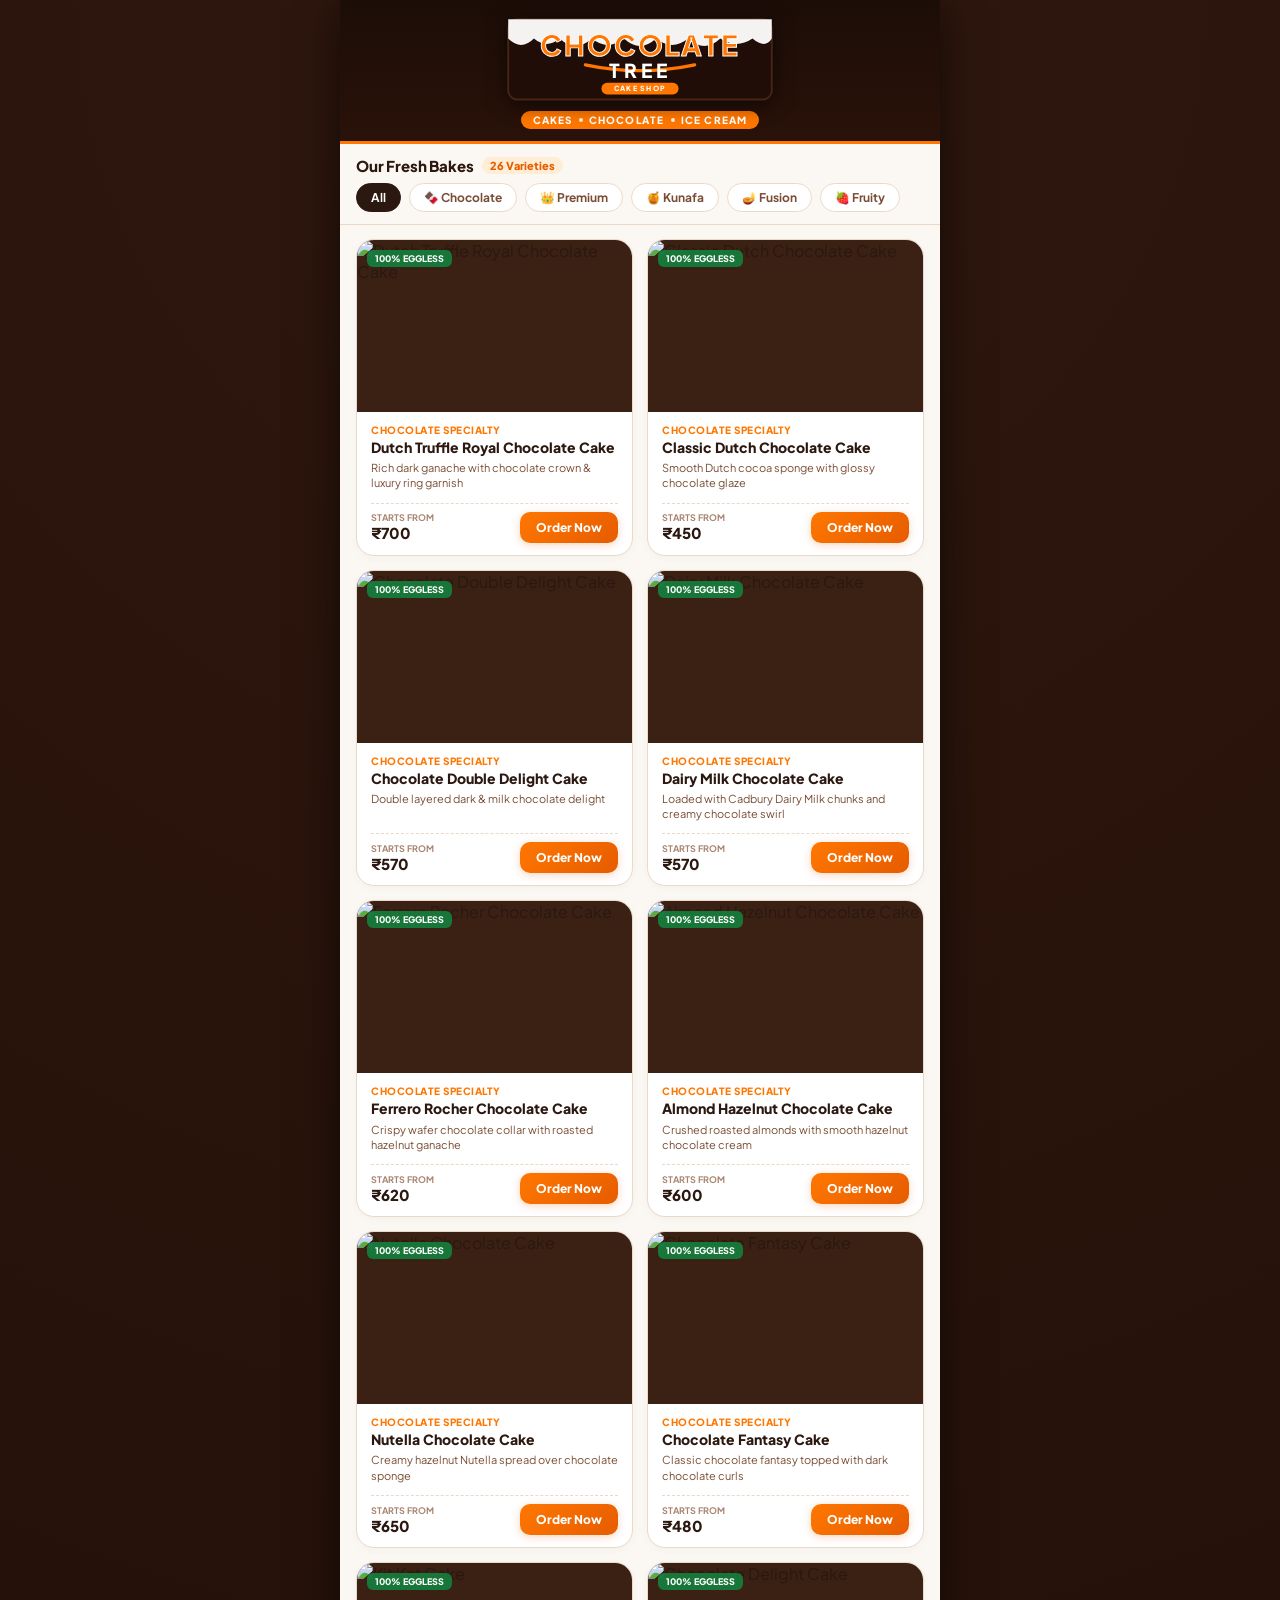
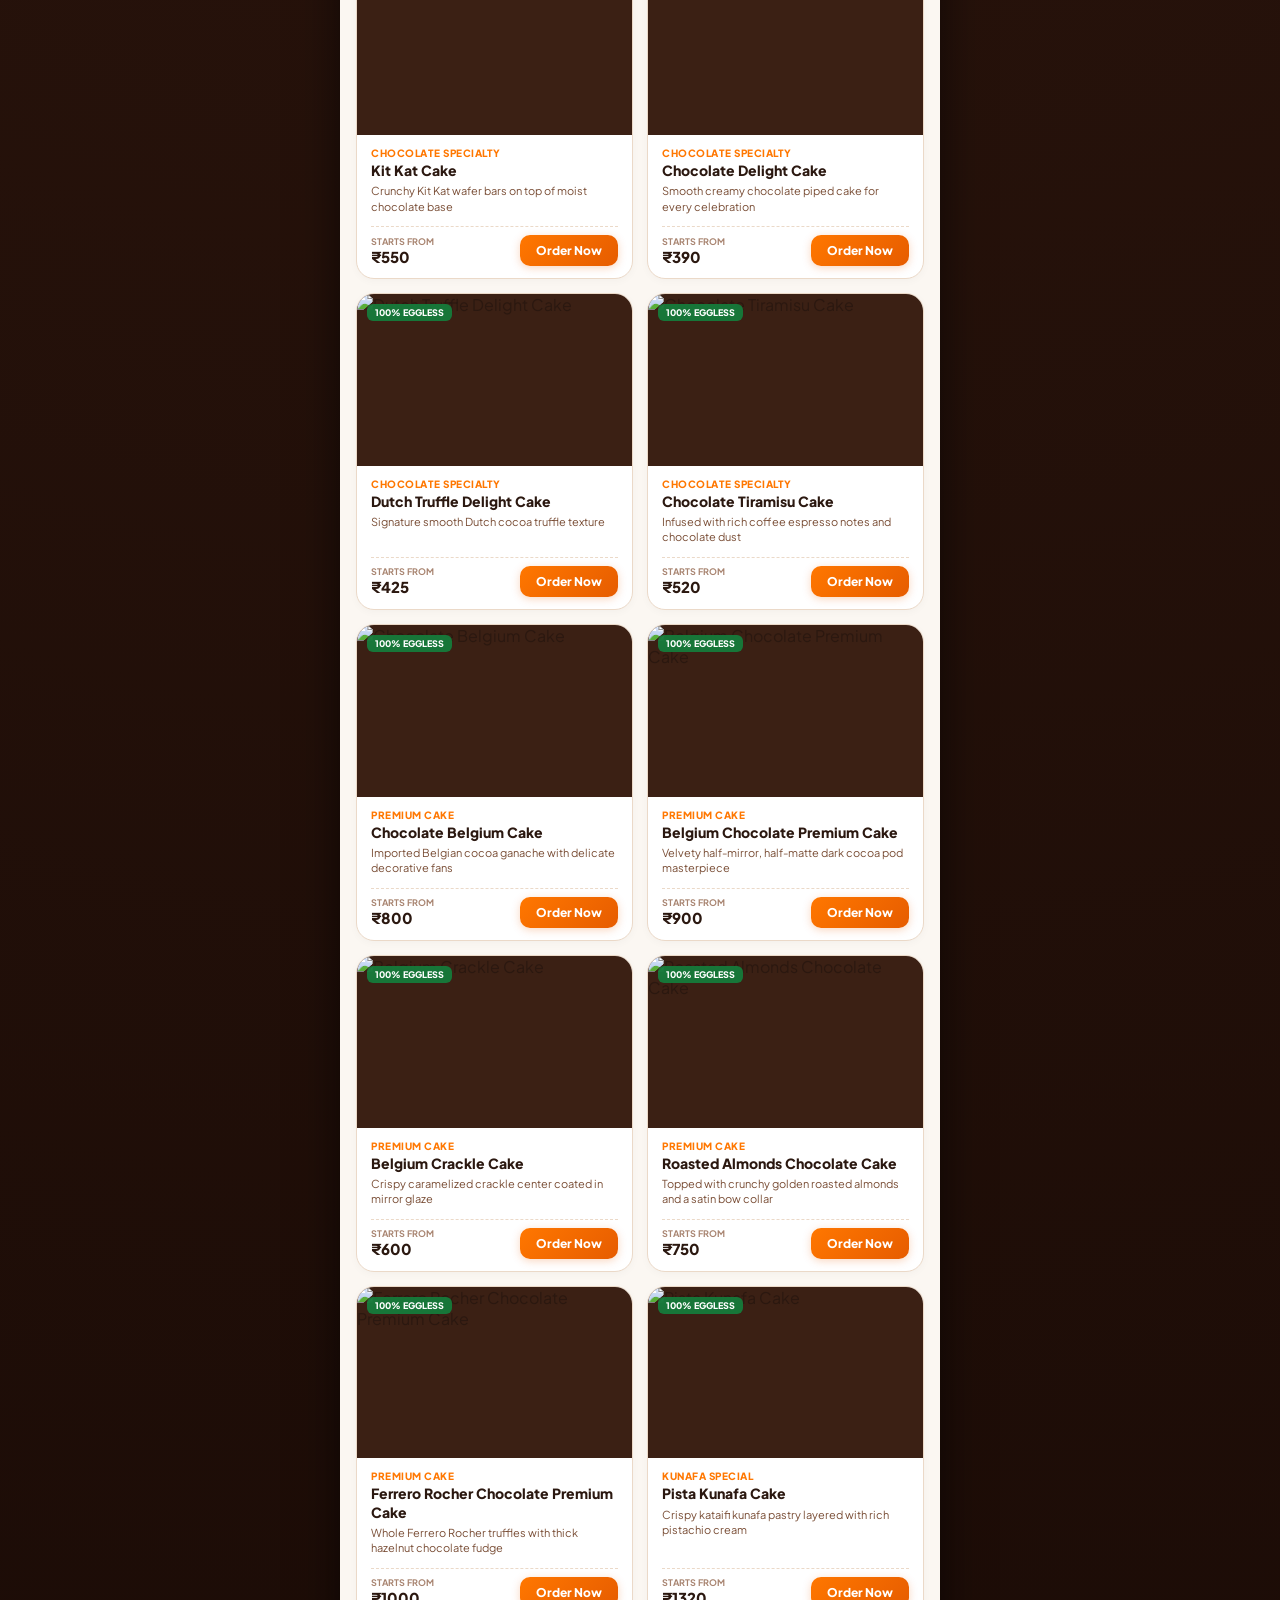
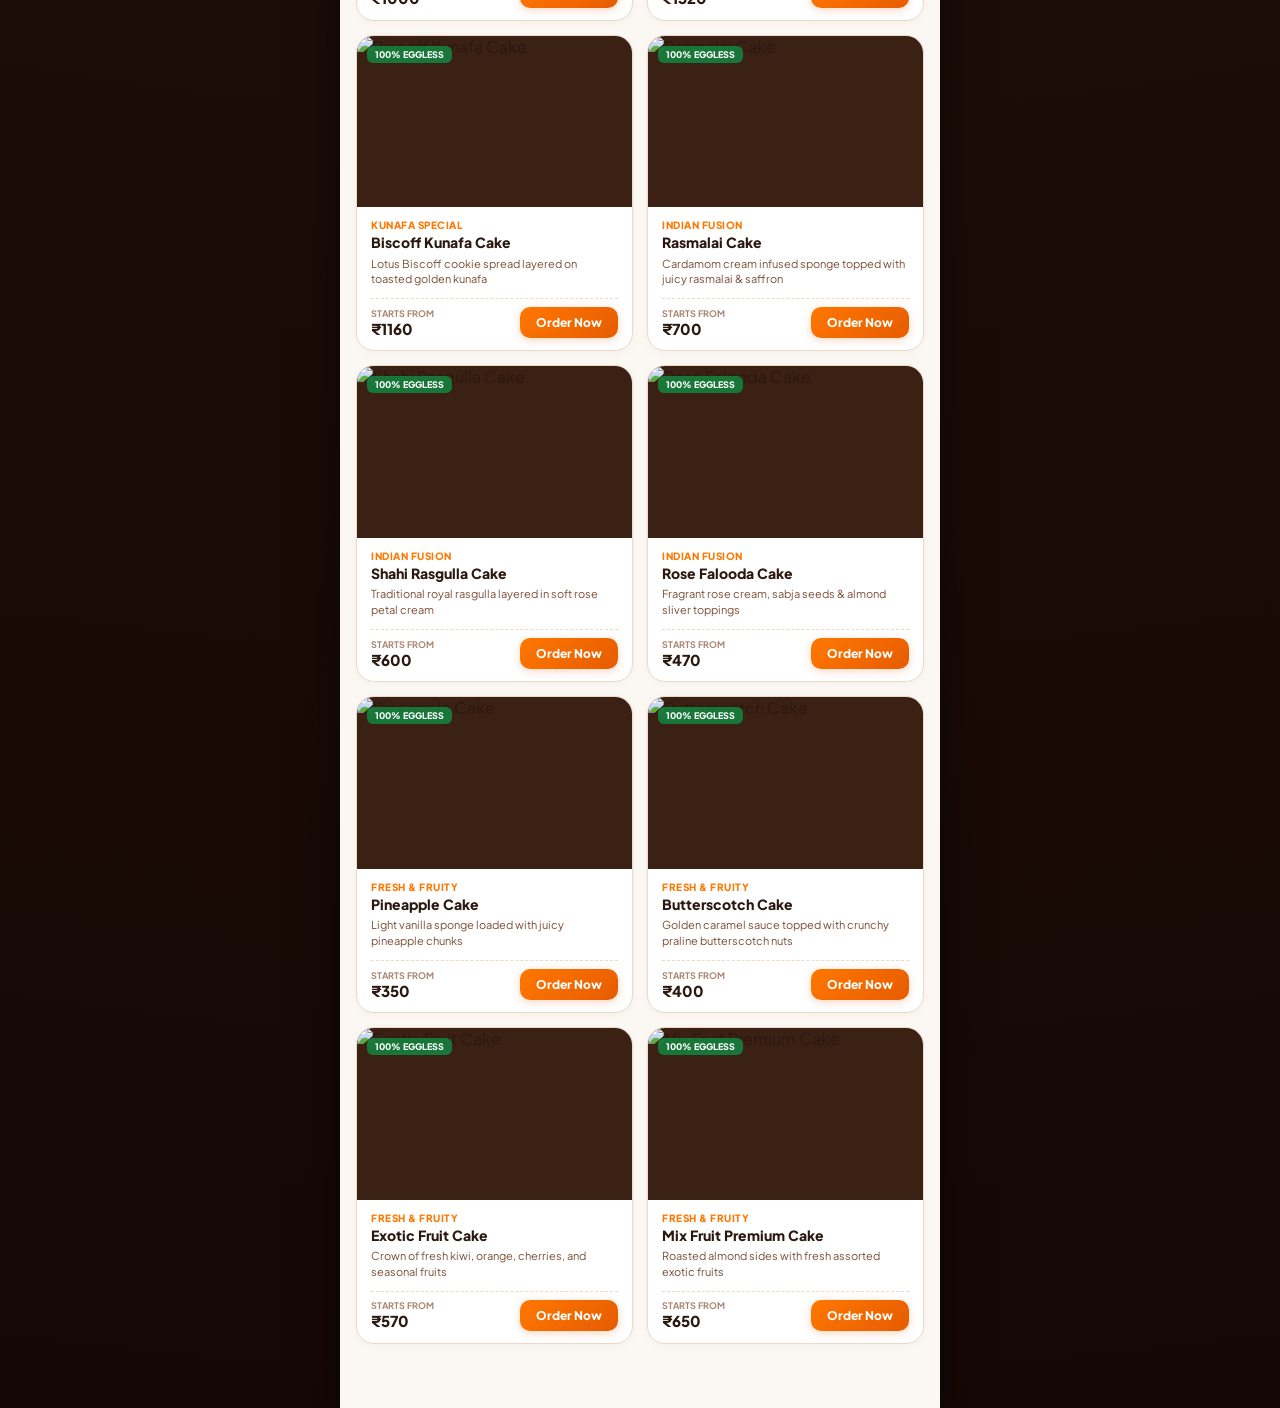
==== commit d9cb57e4: "my order palcemnet change and candle addition" ====
--- a/index.html
+++ b/index.html
@@ -41,8 +41,11 @@
     <!-- Top Sticky Filter Bar -->
     <section class="catalog-filter-bar">
       <div class="catalog-meta">
-        <h2 class="catalog-heading">Our Fresh Bakes</h2>
-        <span class="catalog-badge" id="menuCountBadge">Loading Catalog...</span>
+        <div class="catalog-title-wrap">
+          <h2 class="catalog-heading">Our Fresh Bakes</h2>
+          <span class="catalog-badge" id="menuCountBadge">Loading Catalog...</span>
+        </div>
+        <button class="my-order-btn" id="myOrderBtn" type="button" onclick="openOrderScreen()">🧾 My order</button>
       </div>
       <div class="filter-chips-scroll" id="categoryChips">
         <button class="filter-chip active" onclick="filterCategory('All', this)">All</button>
@@ -99,9 +102,22 @@
           <p class="field-hint">Piped in fresh rich chocolate lettering</p>
         </div>
 
-        <!-- 3. Fulfillment Toggle -->
-        <div class="form-group">
-          <label class="field-label">3. Fulfillment Option</label>
+        <!-- 3. Candles (applies to pickup and delivery) -->
+        <div class="form-group">
+          <label class="field-label">3. Candles</label>
+          <div class="segmented-control">
+            <button type="button" class="segment-btn active" id="btnCandleNo" onclick="setCandles(false)">🚫 No candles</button>
+            <button type="button" class="segment-btn" id="btnCandleYes" onclick="setCandles(true)">🕯️ Yes, need candles</button>
+          </div>
+          <div id="candleDetailBlock" style="display: none; margin-top: 8px;">
+            <input type="text" id="candleDetails" maxlength="40" placeholder="e.g., 1 pack, or number candle 25 (optional)" class="text-input" />
+          </div>
+          <p class="field-hint">Same for store pickup and home delivery</p>
+        </div>
+
+        <!-- 4. Fulfillment Toggle -->
+        <div class="form-group">
+          <label class="field-label">4. Fulfillment Option</label>
           <div class="segmented-control">
             <button type="button" class="segment-btn active" id="btnPickup" onclick="setFulfillment('pickup')">
               🏬 Store Pickup
@@ -144,13 +160,13 @@
 
         <!-- 4. Customer Name -->
         <div class="form-group">
-          <label for="customerName" class="field-label">4. Your Full Name</label>
+          <label for="customerName" class="field-label">5. Your Full Name</label>
           <input type="text" id="customerName" placeholder="e.g., Rohit Sharma" class="text-input" />
         </div>
 
         <!-- 5. Customer Phone -->
         <div class="form-group">
-          <label for="customerPhone" class="field-label">5. Mobile Number</label>
+          <label for="customerPhone" class="field-label">6. Mobile Number</label>
           <div class="phone-box">
             <span class="phone-code">+91</span>
             <input type="tel" id="customerPhone" maxlength="10" placeholder="98765 43210" class="text-input" />
@@ -159,7 +175,7 @@
 
         <!-- 6. Payment Selection -->
         <div class="form-group">
-          <label class="field-label">6. Payment Option</label>
+          <label class="field-label">7. Payment Option</label>
           <div class="pay-methods">
             <div class="pay-card active" id="payModeUPI" onclick="setPaymentMode('UPI')">
               <div class="pay-card-icon">⚡</div>
@@ -192,7 +208,6 @@
 
   <!-- ================= ORDER CONFIRMATION SCREEN (filled by customer.js) ================= -->
   <div class="order-screen" id="orderScreen"></div>
-  <button class="my-order-btn" id="myOrderBtn" type="button" onclick="openOrderScreen()">🧾 My order</button>
 
   <!-- Scripts in dependency order -->
   <script src="js/config.js"></script>
--- a/css/customer.css
+++ b/css/customer.css
@@ -610,23 +610,24 @@
 .btn-checkout:active { transform: scale(0.98); }
 
 /* ================= ORDER CONFIRMATION SCREEN ================= */
+.catalog-title-wrap { display: flex; align-items: center; gap: 8px; min-width: 0; }
+
 .my-order-btn {
-  position: fixed;
-  right: 14px;
-  bottom: 14px;
-  z-index: 30;
   display: none;
-  background: var(--text-main);
+  flex-shrink: 0;
+  background: var(--primary-orange);
   color: #ffffff;
   border: none;
   border-radius: 999px;
-  padding: 11px 16px;
+  padding: 7px 13px;
   font-size: 12px;
   font-weight: 800;
   cursor: pointer;
-  box-shadow: 0 6px 18px rgba(0, 0, 0, 0.35);
-}
-.my-order-btn.show { display: block; }
+  white-space: nowrap;
+  box-shadow: 0 2px 8px rgba(230, 92, 0, 0.3);
+}
+.my-order-btn.show { display: inline-block; }
+.my-order-btn:active { transform: scale(0.96); }
 
 .order-screen {
   position: fixed;
@@ -755,3 +756,45 @@
   padding: 6px;
 }
 .os-note { font-size: 11px; color: #794d35; text-align: center; min-height: 14px; line-height: 1.4; }
+
+
+/* Several orders */
+.os-back {
+  background: none;
+  border: none;
+  color: var(--primary-orange-dark);
+  font-size: 12px;
+  font-weight: 800;
+  cursor: pointer;
+  padding: 0 0 4px;
+  display: block;
+}
+.ol-card {
+  width: 100%;
+  text-align: left;
+  background: #ffffff;
+  border: 1.5px solid var(--border-soft);
+  border-radius: 16px;
+  padding: 12px 14px;
+  cursor: pointer;
+  display: flex;
+  flex-direction: column;
+  gap: 5px;
+}
+.ol-card:active { transform: scale(0.99); }
+.ol-top { display: flex; justify-content: space-between; align-items: flex-start; gap: 10px; font-size: 14px; color: var(--text-main); }
+.ol-sub { font-size: 11px; color: #794d35; font-weight: 600; }
+.ol-bottom { display: flex; justify-content: space-between; font-size: 12px; color: #8c6a54; font-weight: 700; }
+.ol-bottom b { color: var(--primary-orange-dark); font-size: 14px; }
+.ol-pill {
+  font-size: 10px;
+  font-weight: 800;
+  padding: 3px 8px;
+  border-radius: 999px;
+  white-space: nowrap;
+  background: #fef3c7;
+  color: #92400e;
+}
+.ol-pill.submitted { background: #dbeafe; color: #1e3a8a; }
+.ol-pill.confirmed, .ol-pill.delivered { background: #dcfce7; color: #166534; }
+.ol-pill.rejected { background: #fee2e2; color: #991b1b; }
